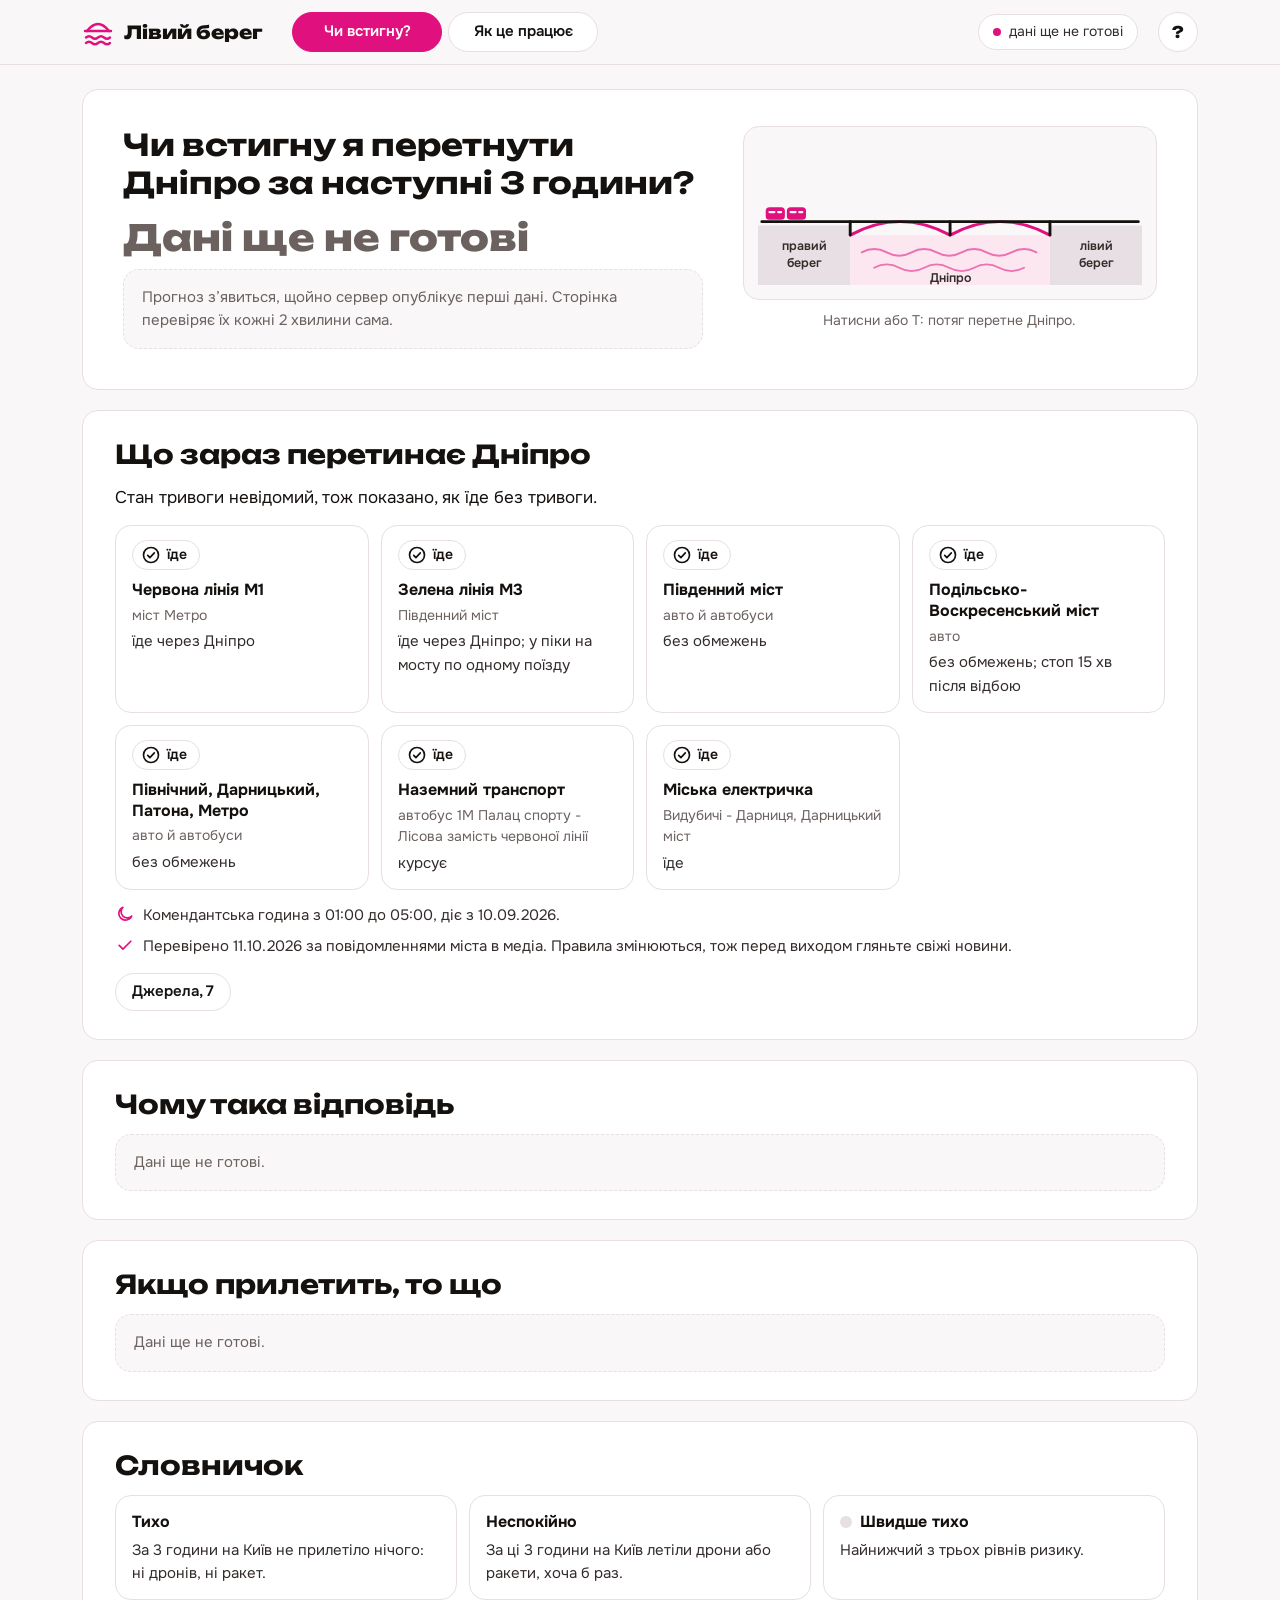
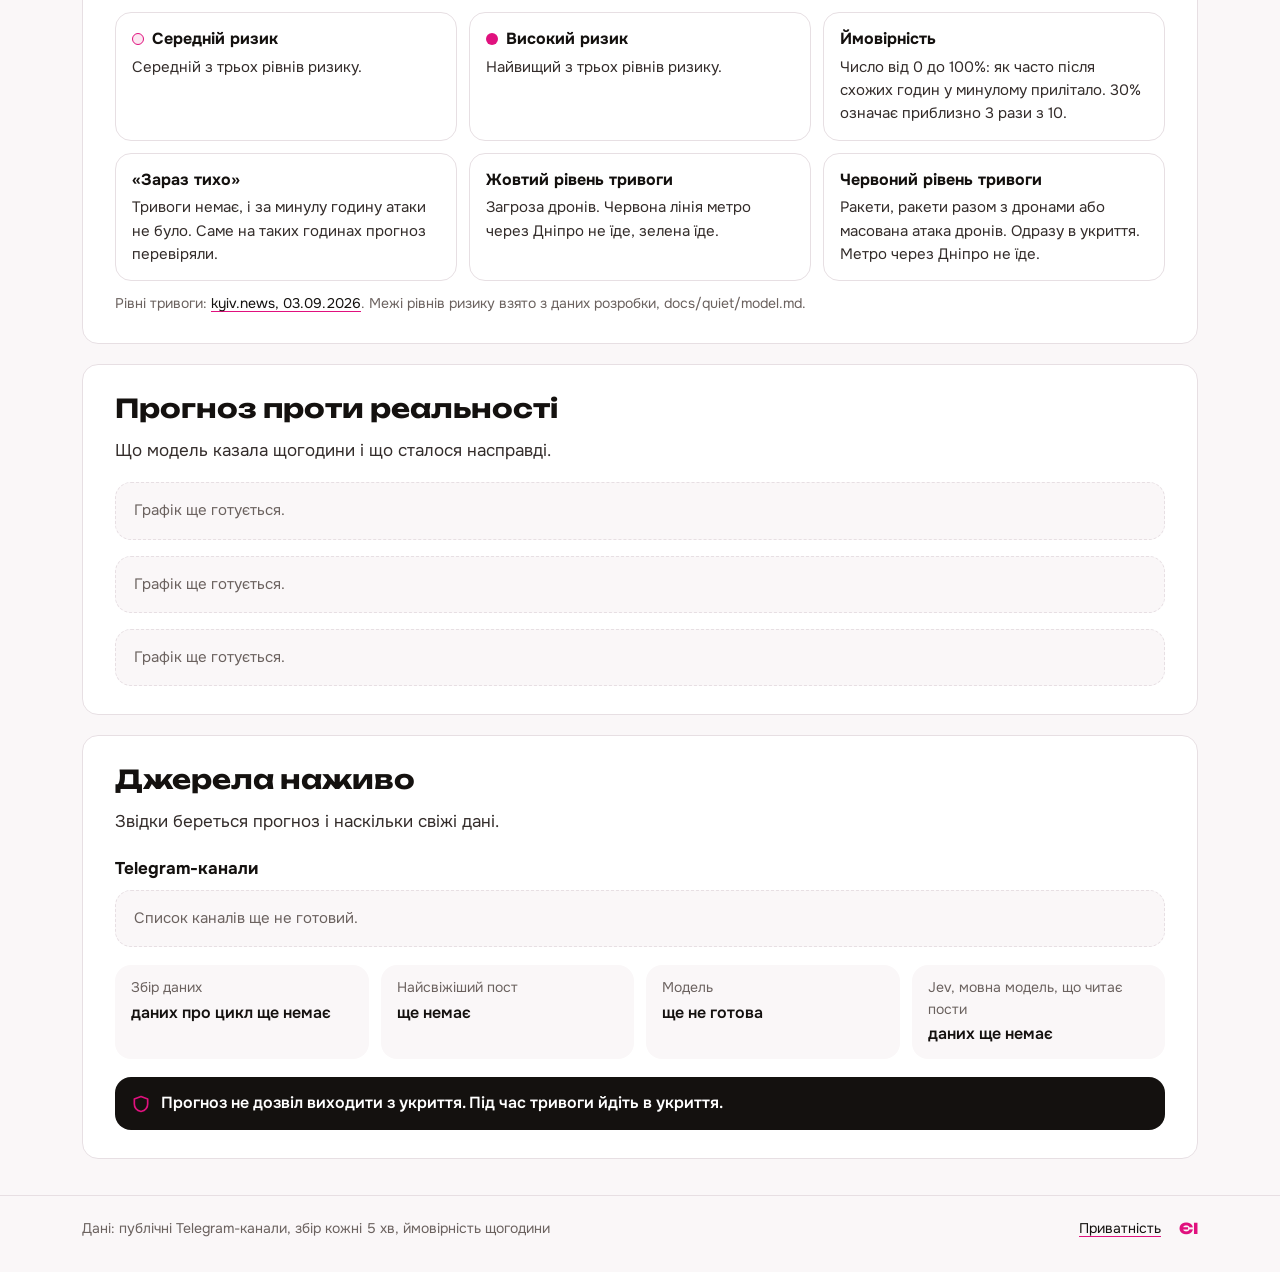
==== site/index.html @ 4c9b5cb8 "Add the site shell and the main tab: the answer, what crosses the Dnipro now, reasons, glossary, liv" ====
<!doctype html>
<html lang="uk">
<head>
<meta charset="utf-8">
<meta name="viewport" content="width=device-width, initial-scale=1">
<title>Лівий берег: чи встигну перетнути Дніпро</title>
<meta name="description" content="Чи встигну перетнути Дніпро в Києві за наступні 3 години: ймовірність, що прилетять дрони або ракети, що зараз їде через річку і чому така відповідь. Оновлюється щогодини.">
<link rel="icon" href="favicon.svg" type="image/svg+xml">
<link rel="preconnect" href="https://fonts.googleapis.com">
<link rel="preconnect" href="https://fonts.gstatic.com" crossorigin>
<link rel="stylesheet" href="assets/css/tokens.css">
<link rel="stylesheet" href="assets/css/site.css">
<link rel="stylesheet" href="assets/css/how.css">
<link rel="stylesheet" href="assets/css/charts.css">
<noscript><style>.hero-sk { display: none !important; } .is-loading .hero-text { display: block !important; }</style></noscript>
<script defer src="assets/vendor/d3.v7.9.0.min.js"></script>
<script type="module" src="assets/js/app.js"></script>
</head>
<body class="is-loading">
<header class="top">
  <div class="wrap top-in">
    <a class="logo" href="#/" aria-label="Лівий берег, на головну"><svg viewBox="0 0 32 32" aria-hidden="true" focusable="false"><path d="M5 15Q16 1 27 15"/><path d="M3 15h26"/><path d="M4 21.5q3-2.6 6 0t6 0 6 0 6 0"/><path d="M4 27q3-2.6 6 0t6 0 6 0 6 0"/></svg><span>Лівий берег</span></a>
    <nav class="tabs" aria-label="Вкладки">
      <a class="tab" data-tab="main" href="#/" aria-current="page">Чи встигну?</a>
      <a class="tab" data-tab="how" href="#/how">Як це працює</a>
    </nav>
    <button id="live" class="live" type="button" aria-label="Перейти до джерел">
      <span class="live-dot" aria-hidden="true"></span>
      <span class="ico" aria-hidden="true"><svg viewBox="0 0 24 24"><path d="M12 4l9 16H3z"/><path d="M12 10v4M12 17v.1"/></svg></span>
      <span class="live-text"><span id="live-word" class="live-word">оновлено </span><span id="live-ago">завантажую</span></span>
    </button>
    <button id="help-open" class="help-btn" type="button" aria-haspopup="dialog" aria-label="Гарячі клавіші">?</button>
  </div>
</header>

<main id="main" class="wrap app">
  <noscript><p class="calm">Для прогнозу потрібен JavaScript.</p></noscript>
  <div id="tab-main" class="tab-main">
    <section id="hero" class="block hero" tabindex="-1" aria-labelledby="hero-q" aria-busy="true">
      <!-- Until the first data: a skeleton in the place and about the size of the answer; the other blocks wait
           hidden (site.css, "Loading"), so nothing on screen moves when the answer lands. -->
      <div class="hero-sk" role="status">
        <span class="sk sk-q"></span>
        <span class="sk sk-q"></span>
        <span class="sk sk-q"></span>
        <p class="hero-window">Завантажую прогноз...</p>
        <span class="sk sk-answer"></span>
        <span class="sk sk-answer"></span>
        <span class="sk sk-tier"></span>
        <span class="sk sk-scale"></span>
        <span class="sk sk-line"></span>
        <span class="sk sk-line"></span>
        <span class="sk sk-line"></span>
      </div>
      <div class="hero-sk hero-sk-train" aria-hidden="true"><span class="sk sk-pic"></span><span class="sk sk-hint"></span><span class="sk sk-scale"></span></div>
      <div class="hero-text">
        <h1 id="hero-q" class="hero-q">Чи встигну я перетнути Дніпро за наступні 3 години?</h1>
        <div data-part="answer"></div>
      </div>
      <div class="hero-scale" data-part="scale"></div>
      <div class="hero-more" data-part="more"></div>
      <div class="hero-train">
        <button id="train" class="train" type="button" aria-label="Потяг через Дніпро: натисни, і він поїде, клавіша T" aria-describedby="train-hint">
          <svg class="train-svg" viewBox="0 0 400 150" aria-hidden="true" focusable="false">
            <path class="bank" d="M0 88h96v62H0z"/>
            <path class="bank" d="M304 88h96v62h-96z"/>
            <path class="river" d="M96 98h208v52H96z"/>
            <path class="wave" d="M108 116q13-7 26 0t26 0 26 0 26 0 26 0 26 0 26 0"/>
            <path class="wave" d="M121 132q13-7 26 0t26 0 26 0 26 0 26 0 26 0"/>
            <path class="arch" d="M96 98Q148 70 200 98M200 98Q252 70 304 98"/>
            <path class="pier" d="M96 84v14M200 84v14M304 84v14"/>
            <path class="deck" d="M4 84h392"/>
            <g id="train-car" class="train-car">
              <rect x="8" y="69" width="20" height="13" rx="4"/>
              <rect x="30" y="69" width="20" height="13" rx="4"/>
              <path class="win" d="M12 74h5M21 74h3M34 74h5M43 74h3"/>
            </g>
            <text x="48" y="114">правий</text><text x="48" y="131">берег</text>
            <text x="352" y="114">лівий</text><text x="352" y="131">берег</text>
            <text x="200" y="147">Дніпро</text>
          </svg>
        </button>
        <p id="train-tip" class="train-tip" role="tooltip" hidden></p>
        <p id="train-hint" class="train-hint" aria-live="polite">Натисни або T: потяг перетне Дніпро.</p>
      </div>
    </section>

    <section id="crossings" class="block" tabindex="-1" aria-labelledby="h-crossings">
      <h2 id="h-crossings">Що зараз перетинає Дніпро</h2>
      <div data-part="crossings"><p class="calm">Завантажую...</p></div>
    </section>

    <section id="reasons" class="block" tabindex="-1" aria-labelledby="h-reasons">
      <h2 id="h-reasons">Чому така відповідь</h2>
      <div data-part="reasons"><p class="calm">Завантажую...</p></div>
    </section>

    <section id="kind" class="block" tabindex="-1" aria-labelledby="h-kind">
      <h2 id="h-kind">Якщо прилетить, то що</h2>
      <div data-part="kind"><p class="calm">Завантажую...</p></div>
    </section>

    <section id="glossary" class="block" tabindex="-1" aria-labelledby="h-glossary">
      <h2 id="h-glossary">Словничок</h2>
      <div data-part="glossary"><p class="calm">Завантажую...</p></div>
    </section>

    <section id="charts" class="block" tabindex="-1" aria-labelledby="h-charts">
      <h2 id="h-charts">Прогноз проти реальності</h2>
      <p class="lead">Що модель казала щогодини і що сталося насправді.</p>
      <div data-chart="timeline"><p class="calm chart-wait">Графік ще готується.</p></div>
      <div data-chart="calibration"><p class="calm chart-wait">Графік ще готується.</p></div>
      <div data-chart="days"><p class="calm chart-wait">Графік ще готується.</p></div>
    </section>

    <section id="sources" class="block" tabindex="-1" aria-labelledby="h-sources">
      <h2 id="h-sources">Джерела наживо</h2>
      <div data-part="sources"><p class="calm">Завантажую...</p></div>
    </section>
  </div>

  <section id="tab-how" class="tab-how" hidden aria-label="Як це працює">
    <div id="how-root"></div>
  </section>
</main>

<footer class="foot">
  <div class="wrap foot-in">
    <p>Дані: публічні Telegram-канали, збір кожні 5 хв, ймовірність щогодини</p>
    <p class="foot-links"><a href="privacy.html">Приватність</a><a class="credit" href="https://isakov.fyi" aria-label="ЄІ, isakov.fyi">ЄІ</a></p>
  </div>
</footer>

<dialog id="help" class="help" aria-labelledby="help-title">
  <div class="help-in">
    <h2 id="help-title">Гарячі клавіші</h2>
    <dl class="keys">
      <div><dt><kbd>1</kbd></dt><dd>вкладка «Чи встигну?»</dd></div>
      <div><dt><kbd>2</kbd></dt><dd>вкладка «Як це працює»</dd></div>
      <div><dt><kbd>↑</kbd><kbd>↓</kbd></dt><dd>попередній або наступний розділ</dd></div>
      <div><dt><kbd>←</kbd><kbd>→</kbd></dt><dd>крок назад або вперед у «Як це працює»</dd></div>
      <div><dt><kbd>Пробіл</kbd></dt><dd>грати або пауза в «Як це працює»</dd></div>
      <div><dt><kbd>T</kbd></dt><dd>потяг через Дніпро</dd></div>
      <div><dt><kbd>R</kbd></dt><dd>перевірити свіжі дані</dd></div>
      <div><dt><kbd>?</kbd></dt><dd>ця підказка</dd></div>
      <div><dt><kbd>Esc</kbd></dt><dd>закрити підказку</dd></div>
      <div><dt><kbd>Tab</kbd></dt><dd>наступна кнопка чи посилання, з Shift назад</dd></div>
    </dl>
    <button id="help-close" class="btn" type="button">Закрити</button>
  </div>
</dialog>
<div id="toast" class="toast" role="status" aria-live="polite"></div>
</body>
</html>
---- site/assets/css/tokens.css ----
/* Taken from mindset.mylovanov.media and ba26.mylovanov.media */
@import url('https://fonts.googleapis.com/css2?family=Onest:wght@400;500;600;700;800&family=Unbounded:wght@700;800&display=swap');

:root {
  --pink: #E0117E;
  --pink-soft: #FCE7F1;
  --ink: #14110F;
  --body: #332C2A;
  --soft: #6B625F;
  --line: #E7DFE3;
  --paper: #FAF7F8;
  --card: #FFFFFF;

  --font: 'Onest', system-ui, -apple-system, 'Segoe UI', Roboto, sans-serif;
  --font-display: 'Unbounded', sans-serif;

  --r-pill: 999px;
  --r-card: 16px;
  --r-small: 8px;

  --shadow-pink: 0 2px 10px rgba(224, 17, 126, .45);
  --focus-ring: 0 0 0 4px rgba(224, 17, 126, .28);
  --ease: cubic-bezier(.22, .75, .28, 1);
}
---- site/assets/css/site.css ----
/* The shell of livii-bereh.isakov.fyi (header, tabs, footer, help dialog, toast, privacy page) and tab 1
   "Чи встигну?". Colors, fonts, radii, shadows and easing only from tokens.css. */

*, *::before, *::after { box-sizing: border-box; }
[hidden] { display: none !important; }

html { -webkit-text-size-adjust: 100%; }

body {
  margin: 0;
  min-height: 100vh;
  display: flex;
  flex-direction: column;
  background: var(--paper);
  color: var(--body);
  font: 400 16px/1.55 var(--font);
}

main { flex: 1 0 auto; }
h1, h2, h3, p, dl, dd { margin: 0; }
button { font: inherit; color: inherit; }
a { color: var(--ink); text-decoration-color: var(--pink); text-underline-offset: 3px; }
a:hover { color: var(--pink); }
:focus-visible { outline: none; box-shadow: var(--focus-ring); }
a:focus-visible { border-radius: var(--r-small); }

.wrap { width: 100%; max-width: 1180px; margin: 0 auto; padding-left: 32px; padding-right: 32px; }

.ico { display: inline-flex; flex: none; width: 20px; height: 20px; }
.ico svg { width: 100%; height: 100%; fill: none; stroke: currentColor; stroke-width: 2; stroke-linecap: round; stroke-linejoin: round; }

/* Header */

.top { position: sticky; top: 0; z-index: 10; background: var(--paper); border-bottom: 1px solid var(--line); }

.top-in {
  display: grid;
  grid-template-columns: auto auto minmax(0, 1fr) auto;
  grid-template-areas: "logo tabs live help";
  align-items: center;
  gap: 10px 20px;
  padding-top: 12px;
  padding-bottom: 12px;
}

.top-simple { display: flex; justify-content: space-between; }

.logo {
  grid-area: logo;
  display: inline-flex;
  align-items: center;
  gap: 10px;
  color: var(--ink);
  font: 800 18px/1 var(--font-display);
  text-decoration: none;
  white-space: nowrap;
}
.logo:hover { color: var(--ink); }
.logo svg { width: 32px; height: 32px; fill: none; stroke: var(--pink); stroke-width: 2.4; stroke-linecap: round; stroke-linejoin: round; transition: transform 300ms var(--ease); }
.logo:hover svg { transform: translateY(-2px); }

.tabs { grid-area: tabs; display: flex; gap: 6px; }

.tab {
  display: inline-flex;
  align-items: center;
  justify-content: center;
  min-height: 40px;
  padding: 0 16px;
  border: 1px solid var(--line);
  border-radius: var(--r-pill);
  background: var(--card);
  color: var(--ink);
  font-size: 15px;
  font-weight: 600;
  text-decoration: none;
  white-space: nowrap;
}
.tab:hover { color: var(--ink); border-color: var(--pink); }
.tab:focus-visible { border-radius: var(--r-pill); }
.tab[aria-current="page"] { background: var(--pink); border-color: var(--pink); color: var(--card); }

.live {
  grid-area: live;
  justify-self: end;
  min-width: 0;
  max-width: 100%;
  display: inline-flex;
  align-items: center;
  gap: 8px;
  min-height: 36px;
  padding: 0 14px;
  border: 1px solid var(--line);
  border-radius: var(--r-pill);
  background: var(--card);
  color: var(--body);
  font-size: 14px;
  cursor: pointer;
}
.live:hover { border-color: var(--pink); }
.live-dot { flex: none; width: 8px; height: 8px; border-radius: var(--r-pill); background: var(--pink); }
.live-text { min-width: 0; overflow: hidden; text-overflow: ellipsis; white-space: nowrap; }
.live .ico { display: none; width: 18px; height: 18px; }
.live.is-stale { background: var(--pink); border-color: var(--pink); color: var(--card); font-weight: 600; }
.live.is-stale .live-dot { display: none; }
.live.is-stale .ico { display: inline-flex; }

.help-btn {
  grid-area: help;
  display: grid;
  place-items: center;
  width: 40px;
  height: 40px;
  padding: 0;
  border: 1px solid var(--line);
  border-radius: var(--r-pill);
  background: var(--card);
  color: var(--ink);
  font: 800 16px/1 var(--font-display);
  cursor: pointer;
}
.help-btn:hover { border-color: var(--pink); color: var(--pink); }

/* Blocks of tab 1 */

.tab-main { display: grid; gap: 20px; padding-top: 24px; }
.tab-how { padding-top: 28px; }

.block {
  position: relative;
  min-width: 0;
  padding: 28px 32px;
  background: var(--card);
  border: 1px solid var(--line);
  border-radius: var(--r-card);
  scroll-margin-top: 92px;
}
.block:focus { outline: none; }
.block > h2 { margin-bottom: 14px; font: 700 clamp(20px, 2.2vw, 26px)/1.2 var(--font-display); color: var(--ink); }

.lead { max-width: 72ch; margin-bottom: 18px; font-size: 17px; }
.sub { margin: 22px 0 10px; font: 700 17px/1.3 var(--font); color: var(--ink); }
.src { font-size: 14px; color: var(--soft); }
p.src { margin-top: 12px; }
.calm { padding: 16px 18px; border: 1px dashed var(--line); border-radius: var(--r-card); background: var(--paper); color: var(--soft); font-size: 15px; }
.note { margin-top: 16px; padding: 12px 16px; border-left: 4px solid var(--pink); border-radius: var(--r-small); background: var(--paper); font-size: 15px; }
.note b { color: var(--ink); }

/* a) hero */

/* Wide screen: the words on the left; on the right the train and under it the probability scale, centered in the
   height left beside the answer and the lines below it, so neither column stays half empty. Phone: one column in
   reading order. */
.hero { display: grid; grid-template-columns: minmax(0, 1.4fr) minmax(0, 1fr); grid-template-areas: "text train" "text scale" "more scale"; gap: 0 40px; align-items: start; padding: 36px 40px; }
.hero-text { grid-area: text; min-width: 0; }
.hero-scale { grid-area: scale; align-self: center; min-width: 0; }
.hero-more { grid-area: more; min-width: 0; }
.hero-q { max-width: 26ch; font: 700 clamp(22px, 2.5vw, 30px)/1.25 var(--font-display); color: var(--ink); }
.hero-window { margin-top: 10px; font-size: 16px; color: var(--soft); }

.answer { margin: 18px 0 12px; font: 800 clamp(34px, 4.4vw, 56px)/1.05 var(--font-display); color: var(--ink); animation: rise 360ms var(--ease) both; }
.answer-wait { font-size: clamp(26px, 3.2vw, 36px); color: var(--soft); }

.tier { display: inline-flex; align-items: center; min-height: 32px; padding: 0 14px; border-radius: var(--r-pill); font-size: 15px; font-weight: 600; }
.tier-low { border: 1px solid var(--line); background: var(--card); color: var(--ink); }
.tier-medium { background: var(--pink-soft); color: var(--ink); }
.tier-high { background: var(--pink); color: var(--card); }

.p-line { margin-top: 10px; font-size: 17px; }
.p-line b { font: 800 22px/1 var(--font-display); color: var(--ink); }
.honest { max-width: 62ch; margin-top: 10px; font-size: 16px; }

.banner { display: flex; align-items: flex-start; gap: 12px; margin-top: 14px; padding: 12px 16px; border-radius: var(--r-card); }
.banner .ico { width: 24px; height: 24px; margin-top: 1px; }
.banner-title { font-weight: 700; }
.banner-text { font-size: 15px; }
.banner-alert { background: var(--pink); color: var(--card); }
.banner-stale { border: 1px solid var(--pink); background: var(--pink-soft); color: var(--ink); }

.scale { max-width: 560px; margin-top: 22px; }
.scale-row { position: relative; height: 24px; }
.scale-bottom { margin-top: 8px; font-size: 13px; color: var(--soft); }
.scale-bar { position: relative; display: flex; height: 14px; }
.zone { height: 100%; }
.zone-low { background: var(--line); border-radius: var(--r-pill) 0 0 var(--r-pill); }
.zone-mid { background: var(--pink-soft); }
.zone-high { flex: 1; background: var(--pink); border-radius: 0 var(--r-pill) var(--r-pill) 0; }
.scale-tick { position: absolute; top: -5px; bottom: -5px; width: 2px; margin-left: -1px; border-radius: var(--r-pill); background: var(--ink); }
.scale-dot { position: absolute; top: 50%; width: 22px; height: 22px; margin: -11px 0 0 -11px; border: 3px solid var(--card); border-radius: var(--r-pill); background: var(--ink); box-shadow: var(--shadow-pink); animation: pop 320ms var(--ease) 120ms both; }
.scale-p { position: absolute; bottom: 2px; font: 800 15px/1 var(--font-display); color: var(--ink); white-space: nowrap; }
.scale-p.align-mid { transform: translateX(-50%); }
.scale-p.align-end { transform: translateX(-100%); }
.scale-num, .scale-end { position: absolute; top: 0; white-space: nowrap; }
.scale-num.to-left { transform: translateX(calc(-100% - 4px)); }
.scale-num.to-right { transform: translateX(4px); }
.scale-end { left: 0; }
.scale-end.end-right { left: auto; right: 0; }
.scale-legend { display: flex; flex-wrap: wrap; gap: 6px 16px; margin: 10px 0 0; padding: 0; list-style: none; font-size: 14px; }
.scale-legend li { display: inline-flex; align-items: center; gap: 6px; }

.sw { display: inline-block; flex: none; width: 12px; height: 12px; border-radius: var(--r-pill); }
.sw-low { background: var(--line); }
.sw-mid { border: 1px solid var(--pink); background: var(--pink-soft); }
.sw-high, .sw-m { background: var(--pink); }
.sw-d { border: 2px solid var(--ink); background: var(--card); }

.hero-train { grid-area: train; position: relative; display: grid; justify-items: center; gap: 10px; }
.train-tip { position: absolute; top: 10px; left: 50%; z-index: 3; width: max-content; max-width: calc(100% - 24px); padding: 8px 12px; border-radius: var(--r-small); background: var(--ink); color: var(--card); font-size: 14px; line-height: 1.35; text-align: center; transform: translateX(-50%); box-shadow: var(--shadow-pink); pointer-events: none; animation: fade 200ms var(--ease) both; }
.train { display: block; width: 100%; max-width: 440px; padding: 14px; border: 1px solid var(--line); border-radius: var(--r-card); background: var(--paper); cursor: pointer; transition: transform 240ms var(--ease); }
.train:hover { border-color: var(--pink); }
.train:active { transform: scale(.98); }
.train:focus-visible { border-radius: var(--r-card); }
.train-svg { display: block; width: 100%; height: auto; }
.train-svg .bank { fill: var(--line); }
.train-svg .river { fill: var(--pink-soft); }
.train-svg .wave { fill: none; stroke: var(--pink); stroke-width: 2; stroke-linecap: round; opacity: .55; }
.train-svg .arch { fill: none; stroke: var(--pink); stroke-width: 3; stroke-linecap: round; }
.train-svg .pier, .train-svg .deck { fill: none; stroke: var(--ink); stroke-width: 3; stroke-linecap: round; }
.train-svg .train-car rect { fill: var(--pink); }
.train-svg .win { fill: none; stroke: var(--card); stroke-width: 2.4; stroke-linecap: round; }
.train-svg text { font: 600 13px var(--font); fill: var(--body); text-anchor: middle; }
.train-hint { max-width: 40ch; min-height: 3.1em; font-size: 14px; color: var(--soft); text-align: center; }

/* Loading. Until the first data (and the web fonts) only a skeleton of the hero shows, in the place and about the
   size of the answer. The other blocks, the hero content and the live pill wait with display none, so they count as
   new when they show, not as moved; the footer stays below the fold. When the answer lands nothing on screen moves. */
.app { min-height: 100vh; }
.is-loading .tab-main > section:not(#hero), .is-loading .hero-text, .is-loading .hero-scale, .is-loading .hero-more, .is-loading .hero-train, .is-loading .live { display: none; }
.hero-sk { display: none; min-width: 0; }
.is-loading .hero-sk { display: block; }
.hero-sk .hero-window { margin-top: 14px; }
.sk { display: block; border-radius: var(--r-small); background: var(--line); opacity: .6; }
.sk-q { width: min(100%, 540px); height: clamp(22px, 2.5vw, 30px); }
.sk-q + .sk-q { width: min(72%, 380px); margin-top: 8px; }
.sk-q + .sk-q + .sk-q { display: none; width: 45%; }
.sk-answer { width: min(88%, 470px); height: clamp(34px, 4.4vw, 56px); margin-top: 18px; border-radius: var(--r-card); }
.sk-answer + .sk-answer { width: min(55%, 300px); margin: 8px 0 12px; }
.sk-tier { width: 136px; height: 32px; border-radius: var(--r-pill); }
.sk-scale { max-width: 560px; height: 14px; margin: 46px 0 76px; border-radius: var(--r-pill); }
.sk-line { width: min(100%, 440px); height: 18px; margin-top: 14px; }
.sk-line + .sk-line { width: min(92%, 520px); }
.sk-line + .sk-line + .sk-line { width: min(60%, 300px); }
.hero-sk-train .sk-pic { width: 100%; max-width: 440px; margin: 0 auto; aspect-ratio: 428 / 178; border-radius: var(--r-card); }
.hero-sk-train .sk-hint { width: min(70%, 260px); height: 14px; margin: 14px auto 0; }
.hero-sk-train .sk-scale { margin: 72px 0 0; } /* wide screen: the scale waits under the train, as it will land */
@media (min-width: 901px) { .hero-sk:not(.hero-sk-train) > .sk-scale { display: none; } }

/* b) crossings */

.cross-state { margin-bottom: 14px; font-size: 17px; color: var(--ink); }
.crosses { display: grid; grid-template-columns: repeat(auto-fill, minmax(min(250px, 100%), 1fr)); gap: 12px; margin: 0; padding: 0; list-style: none; }
.cross { display: grid; align-content: start; gap: 4px; padding: 14px 16px; border: 1px solid var(--line); border-radius: var(--r-card); background: var(--card); }
.cross-status { display: inline-flex; align-items: center; justify-self: start; gap: 6px; min-height: 30px; margin-bottom: 6px; padding: 0 12px 0 8px; border-radius: var(--r-pill); font-size: 14px; font-weight: 600; }
.cross-open .cross-status { border: 1px solid var(--line); color: var(--ink); }
.cross-limited .cross-status { background: var(--pink-soft); color: var(--ink); }
.cross-closed .cross-status { background: var(--pink); color: var(--card); }
.cross-unknown .cross-status { border: 1px dashed var(--soft); background: var(--paper); color: var(--body); }
.cross-name { font: 700 16px/1.3 var(--font); color: var(--ink); }
.cross-via { font-size: 14px; color: var(--soft); }
.cross-note { font-size: 15px; }
.cross-meta { display: flex; align-items: flex-start; gap: 8px; margin-top: 14px; font-size: 15px; }
.cross-meta + .cross-meta { margin-top: 8px; }
.cross-meta .ico { color: var(--pink); }

.sources { margin-top: 14px; }
.sources summary { display: inline-flex; align-items: center; min-height: 38px; padding: 0 16px; border: 1px solid var(--line); border-radius: var(--r-pill); color: var(--ink); font-size: 15px; font-weight: 600; cursor: pointer; list-style: none; }
.sources summary::-webkit-details-marker { display: none; }
.sources summary:hover { border-color: var(--pink); }
.sources summary:focus-visible { border-radius: var(--r-pill); }
.sources ul { display: grid; gap: 6px; margin: 12px 0 0; padding-left: 20px; font-size: 15px; }

/* c) reasons */

[data-part="reasons"] { position: relative; }
.reason-axis { display: flex; justify-content: space-between; margin: 0 76px 6px 12px; font-size: 13px; color: var(--soft); }
.reasons { display: grid; gap: 6px; margin: 0; padding: 0; list-style: none; }
.reason { padding: 10px 12px; border-radius: var(--r-small); cursor: default; }
.reason:hover, .reason:focus-visible { background: var(--paper); }
.reason-text { display: flex; justify-content: space-between; gap: 12px; color: var(--ink); }
.reason-val { white-space: nowrap; }
.reason-bar { display: grid; grid-template-columns: minmax(0, 1fr) 56px; align-items: center; gap: 8px; margin-top: 6px; }
.reason-track { position: relative; display: block; height: 14px; border: 1px solid var(--line); border-radius: var(--r-pill); background: var(--card); }
.reason-track::after { content: ""; position: absolute; top: -5px; bottom: -5px; left: 50%; width: 2px; margin-left: -1px; background: var(--soft); }
.reason-fill { position: absolute; top: 0; bottom: 0; border-radius: var(--r-pill); animation: grow 380ms var(--ease) both; }
.reason-fill.up { background: var(--pink); transform-origin: left center; }
.reason-fill.down { background: var(--soft); transform-origin: right center; }
.reason-w { font: 700 15px/1 var(--font-display); color: var(--ink); text-align: right; }
.tip { position: absolute; left: 12px; right: 12px; z-index: 2; padding: 10px 12px; border-radius: var(--r-small); background: var(--ink); color: var(--card); font-size: 14px; box-shadow: var(--shadow-pink); pointer-events: none; animation: fade 200ms var(--ease) both; }

.card-foot { display: flex; justify-content: space-between; align-items: center; gap: 12px; margin-top: 18px; padding-top: 12px; border-top: 1px solid var(--line); font-size: 14px; }

/* d) kind */

.kind-grid { display: grid; grid-template-columns: auto auto minmax(0, 1fr); align-items: center; gap: 20px 32px; }
.fig-num { font: 800 clamp(30px, 4vw, 44px)/1 var(--font-display); color: var(--ink); }
.fig-label { display: flex; align-items: center; gap: 6px; margin-top: 6px; font-size: 15px; }
.kind-cells { display: grid; grid-template-columns: repeat(10, minmax(0, 28px)); gap: 6px; }
.cell { aspect-ratio: 1; border-radius: var(--r-small); animation: pop 300ms var(--ease) both; }
.cell-m { background: var(--pink); }
.cell-d { border: 2px solid var(--ink); background: var(--card); }
.kind-cap { margin-top: 12px; font-size: 15px; }

/* e) glossary */

.gloss { display: grid; grid-template-columns: repeat(auto-fill, minmax(min(280px, 100%), 1fr)); gap: 12px; }
.gloss div { padding: 14px 16px; border: 1px solid var(--line); border-radius: var(--r-card); }
.gloss dt { display: flex; align-items: center; gap: 8px; margin-bottom: 4px; font-weight: 700; color: var(--ink); }
.gloss dd { font-size: 15px; }

/* f) charts slot (charts.js draws inside) */

#charts [data-chart] + [data-chart] { margin-top: 16px; }

/* g) sources */

.chans { display: grid; grid-template-columns: repeat(auto-fill, minmax(min(230px, 100%), 1fr)); gap: 8px; margin: 0; padding: 0; list-style: none; }
.chan { display: grid; gap: 2px; min-width: 0; padding: 10px 14px; border: 1px solid var(--line); border-radius: var(--r-card); }
.chan-name { overflow: hidden; color: var(--ink); font-weight: 700; text-overflow: ellipsis; white-space: nowrap; }
.chan-ago, .chan-n { font-size: 14px; color: var(--soft); }
.chan.is-old { background: var(--paper); }
.facts { display: grid; grid-template-columns: repeat(auto-fill, minmax(min(240px, 100%), 1fr)); gap: 12px; margin-top: 18px; }
.facts div { padding: 12px 16px; border-radius: var(--r-card); background: var(--paper); }
.facts dt { font-size: 14px; color: var(--soft); }
.facts dd { margin-top: 2px; color: var(--ink); font-weight: 600; }
.safety { display: flex; align-items: center; gap: 10px; margin-top: 18px; padding: 14px 16px; border-radius: var(--r-card); background: var(--ink); color: var(--card); font-weight: 600; }
.safety .ico { color: var(--pink); }

/* Footer */

.foot { margin-top: 36px; border-top: 1px solid var(--line); }
.foot-in { display: flex; flex-wrap: wrap; align-items: center; justify-content: space-between; gap: 10px 24px; padding-top: 22px; padding-bottom: 32px; font-size: 14px; color: var(--soft); }
.foot-links { display: flex; align-items: center; gap: 18px; }
.credit { color: var(--pink); font: 800 15px/1 var(--font-display); text-decoration: none; }
.credit:hover { color: var(--ink); }

/* Help dialog and toast */

.help { width: min(520px, calc(100vw - 32px)); max-height: calc(100vh - 32px); padding: 0; border: 0; border-radius: var(--r-card); background: var(--card); color: var(--body); box-shadow: var(--shadow-pink); }
.help[open] { animation: rise 260ms var(--ease) both; }
.help::backdrop { background: var(--ink); opacity: .45; }
.help-in { padding: 24px; }
.help h2 { margin-bottom: 14px; font: 700 22px/1.2 var(--font-display); color: var(--ink); }
.keys { display: grid; gap: 8px; margin-bottom: 20px; }
.keys div { display: grid; grid-template-columns: 128px minmax(0, 1fr); align-items: center; gap: 12px; }
.keys dt { display: flex; flex-wrap: wrap; gap: 4px; }
.keys dd { font-size: 15px; }
kbd { display: inline-flex; align-items: center; justify-content: center; min-width: 30px; height: 30px; padding: 0 8px; border: 1px solid var(--line); border-bottom-width: 2px; border-radius: var(--r-small); background: var(--paper); color: var(--ink); font: 600 14px/1 var(--font); }
.btn { display: inline-flex; align-items: center; justify-content: center; min-height: 42px; padding: 0 22px; border: 1px solid var(--pink); border-radius: var(--r-pill); background: var(--pink); color: var(--card); font-weight: 600; cursor: pointer; }
.btn:hover { box-shadow: var(--shadow-pink); }
.btn:focus-visible { box-shadow: var(--focus-ring); }

.toast { position: fixed; left: 50%; bottom: 24px; z-index: 20; max-width: calc(100vw - 32px); padding: 10px 18px; border-radius: var(--r-pill); background: var(--ink); color: var(--card); font-size: 15px; opacity: 0; transform: translate(-50%, 8px); transition: opacity 260ms var(--ease), transform 260ms var(--ease); pointer-events: none; }
.toast.on { opacity: 1; transform: translate(-50%, 0); }

/* Privacy page */

.doc { max-width: 760px; margin: 28px auto 0; }
.doc h1 { margin-bottom: 12px; font: 700 clamp(26px, 3vw, 34px)/1.2 var(--font-display); color: var(--ink); }
.doc h2 { margin: 24px 0 8px; font: 700 19px/1.3 var(--font-display); color: var(--ink); }
.doc ul { display: grid; gap: 6px; margin: 0; padding-left: 22px; }
.doc p + p { margin-top: 10px; }

/* Phone */

@media (min-width: 761px) {
  /* The logo and the tabs keep one width when the web fonts swap in, so the header never shifts. */
  .logo { min-width: 190px; }
  .tab { min-width: 150px; }
}

@media (max-width: 900px) {
  .hero { grid-template-columns: minmax(0, 1fr); grid-template-areas: "text" "scale" "more" "train"; padding: 28px 24px; }
  .hero-train { margin-top: 28px; }
  .is-loading .hero-sk-train { display: none; } /* one column: the train comes below the text, under the fold */
}

@media (max-width: 760px) {
  .wrap { padding-left: 16px; padding-right: 16px; }
  .top-in { grid-template-columns: auto minmax(0, 1fr) auto; grid-template-areas: "logo live help" "tabs tabs tabs"; gap: 10px 8px; padding-top: 10px; padding-bottom: 10px; }
  .logo { gap: 8px; font-size: 15px; }
  .logo svg { width: 26px; height: 26px; }
  .tabs { display: grid; grid-template-columns: 1fr 1fr; }
  .tab { padding: 0 10px; }
  .live { padding: 0 10px; font-size: 13px; }
  .live-word { display: none; }
  .tab-main { gap: 14px; padding-top: 16px; }
  .block { padding: 22px 16px; scroll-margin-top: 124px; }
  .hero { padding: 24px 16px; }
  .sk-q + .sk-q + .sk-q { display: block; }
  .sk-scale { margin-bottom: 110px; }
  .kind-grid { grid-template-columns: 1fr 1fr; }
  .kind-cells { grid-column: 1 / -1; }
  .reason-axis { margin-right: 76px; }
  .keys div { grid-template-columns: 104px minmax(0, 1fr); }
}

@keyframes rise { from { opacity: 0; transform: translateY(8px); } }
@keyframes pop { from { opacity: 0; transform: scale(.6); } }
@keyframes grow { from { transform: scaleX(0); } }
@keyframes fade { from { opacity: 0; } }

@media (prefers-reduced-motion: reduce) {
  *, *::before, *::after { animation: none !important; transition: none !important; scroll-behavior: auto !important; }
}
---- site/assets/css/how.css ----
/* The methodology deck (assets/js/how.js). Tokens only from tokens.css. */

.how {
  display: grid;
  grid-template-columns: minmax(280px, 400px) minmax(0, 1fr);
  gap: 32px;
  align-items: start;
}

.how-kicker {
  margin: 0 0 8px;
  color: var(--pink);
  font-weight: 600;
  font-size: 14px;
  letter-spacing: .02em;
}

.how-title {
  margin: 0 0 12px;
  font-family: var(--font-display);
  font-size: clamp(22px, 2.6vw, 32px);
  line-height: 1.15;
  color: var(--ink);
}

.how-lead {
  margin: 0 0 16px;
  font-size: 18px;
  line-height: 1.45;
  color: var(--body);
}

.how-note {
  font-size: 16px;
  line-height: 1.55;
  color: var(--body);
  min-height: 96px;
}

.how-note p { margin: 0 0 10px; }
.how-note b, .how-note strong { color: var(--ink); }
.how-note .num { font-family: var(--font-display); color: var(--pink); }

.how-prompts { display: grid; gap: 12px; margin-top: 12px; }

.prompt {
  margin: 0;
  border: 1px solid var(--line);
  border-left: 4px solid var(--pink);
  border-radius: var(--r-small);
  background: var(--card);
  overflow: hidden;
}

.prompt figcaption {
  display: flex;
  flex-wrap: wrap;
  justify-content: space-between;
  gap: 4px 12px;
  padding: 8px 12px;
  background: var(--pink-soft);
  font-size: 13px;
}

.prompt-title { font-weight: 600; color: var(--ink); }
.prompt-source { color: var(--soft); overflow-wrap: anywhere; }

.prompt pre {
  margin: 0;
  padding: 10px 12px;
  max-height: 220px;
  overflow: auto;
  font: 13px/1.5 ui-monospace, SFMono-Regular, Menlo, Consolas, monospace;
  color: var(--body);
  white-space: pre-wrap;
  overflow-wrap: anywhere;
}

.how-side { position: sticky; top: 88px; display: grid; gap: 12px; min-width: 0; }

.how-stage {
  position: relative;
  aspect-ratio: 16 / 10;
  background: var(--card);
  border: 1px solid var(--line);
  border-radius: var(--r-card);
  overflow: hidden;
  touch-action: pan-y;
}

.how-svg { display: block; width: 100%; height: 100%; font-family: var(--font); }

.how-frame { position: relative; }

/* A hover hint over the stage: where we are and how to move on. */
.how-cap {
  position: absolute;
  left: 12px;
  bottom: 12px;
  margin: 0;
  padding: 4px 12px;
  border-radius: var(--r-pill);
  background: var(--ink);
  color: var(--card);
  font-size: 13px;
  pointer-events: none;
  opacity: 0;
  transform: translateY(4px);
  transition: transform 200ms var(--ease), opacity 200ms var(--ease);
}

.how-frame:hover .how-cap, .how-frame:focus-within .how-cap { opacity: 1; transform: none; }

.how-empty {
  position: absolute;
  inset: 0;
  display: grid;
  place-items: center;
  margin: 0;
  font-family: var(--font-display);
  color: var(--soft);
}

.how-nav {
  display: flex;
  align-items: center;
  gap: 10px;
  flex-wrap: wrap;
}

.how-dots { display: flex; gap: 6px; flex: 1 1 auto; flex-wrap: wrap; align-items: center; }

.how-dot {
  width: 10px;
  height: 10px;
  padding: 0;
  border: 0;
  border-radius: var(--r-pill);
  background: var(--line);
  cursor: pointer;
  transition: transform 240ms var(--ease), opacity 240ms var(--ease);
}

.how-dot:hover { transform: scale(1.3); }
.how-dot[aria-current="step"] { background: var(--pink); transform: scale(1.35); }
.how-dot:focus-visible, .how-nav .pill:focus-visible { outline: none; box-shadow: var(--focus-ring); }

.how-step { font-size: 14px; color: var(--soft); min-width: 44px; text-align: center; }

.how-nav .pill {
  display: inline-flex;
  align-items: center;
  gap: 6px;
  min-height: 40px;
  padding: 0 14px;
  border: 1px solid var(--line);
  border-radius: var(--r-pill);
  background: var(--card);
  color: var(--ink);
  font: 500 15px var(--font);
  cursor: pointer;
}

.how-nav .pill:hover { border-color: var(--pink); }
.how-nav .pill:disabled { opacity: .4; cursor: default; }
.how-nav .pill svg { width: 18px; height: 18px; fill: none; stroke: currentColor; stroke-width: 2; stroke-linecap: round; stroke-linejoin: round; }
.how-nav .how-play svg path { fill: currentColor; }
.how-nav .how-arrow { padding: 0 12px; }

@media (max-width: 760px) {
  .how { grid-template-columns: minmax(0, 1fr); gap: 16px; }
  .how-side { position: static; order: -1; }
  .how-dots { gap: 5px; }
  .how-step { display: none; }
  .how-play span { display: none; }
}

@media (prefers-reduced-motion: reduce) {
  .how-dot, .how-cap { transition: none; }
}
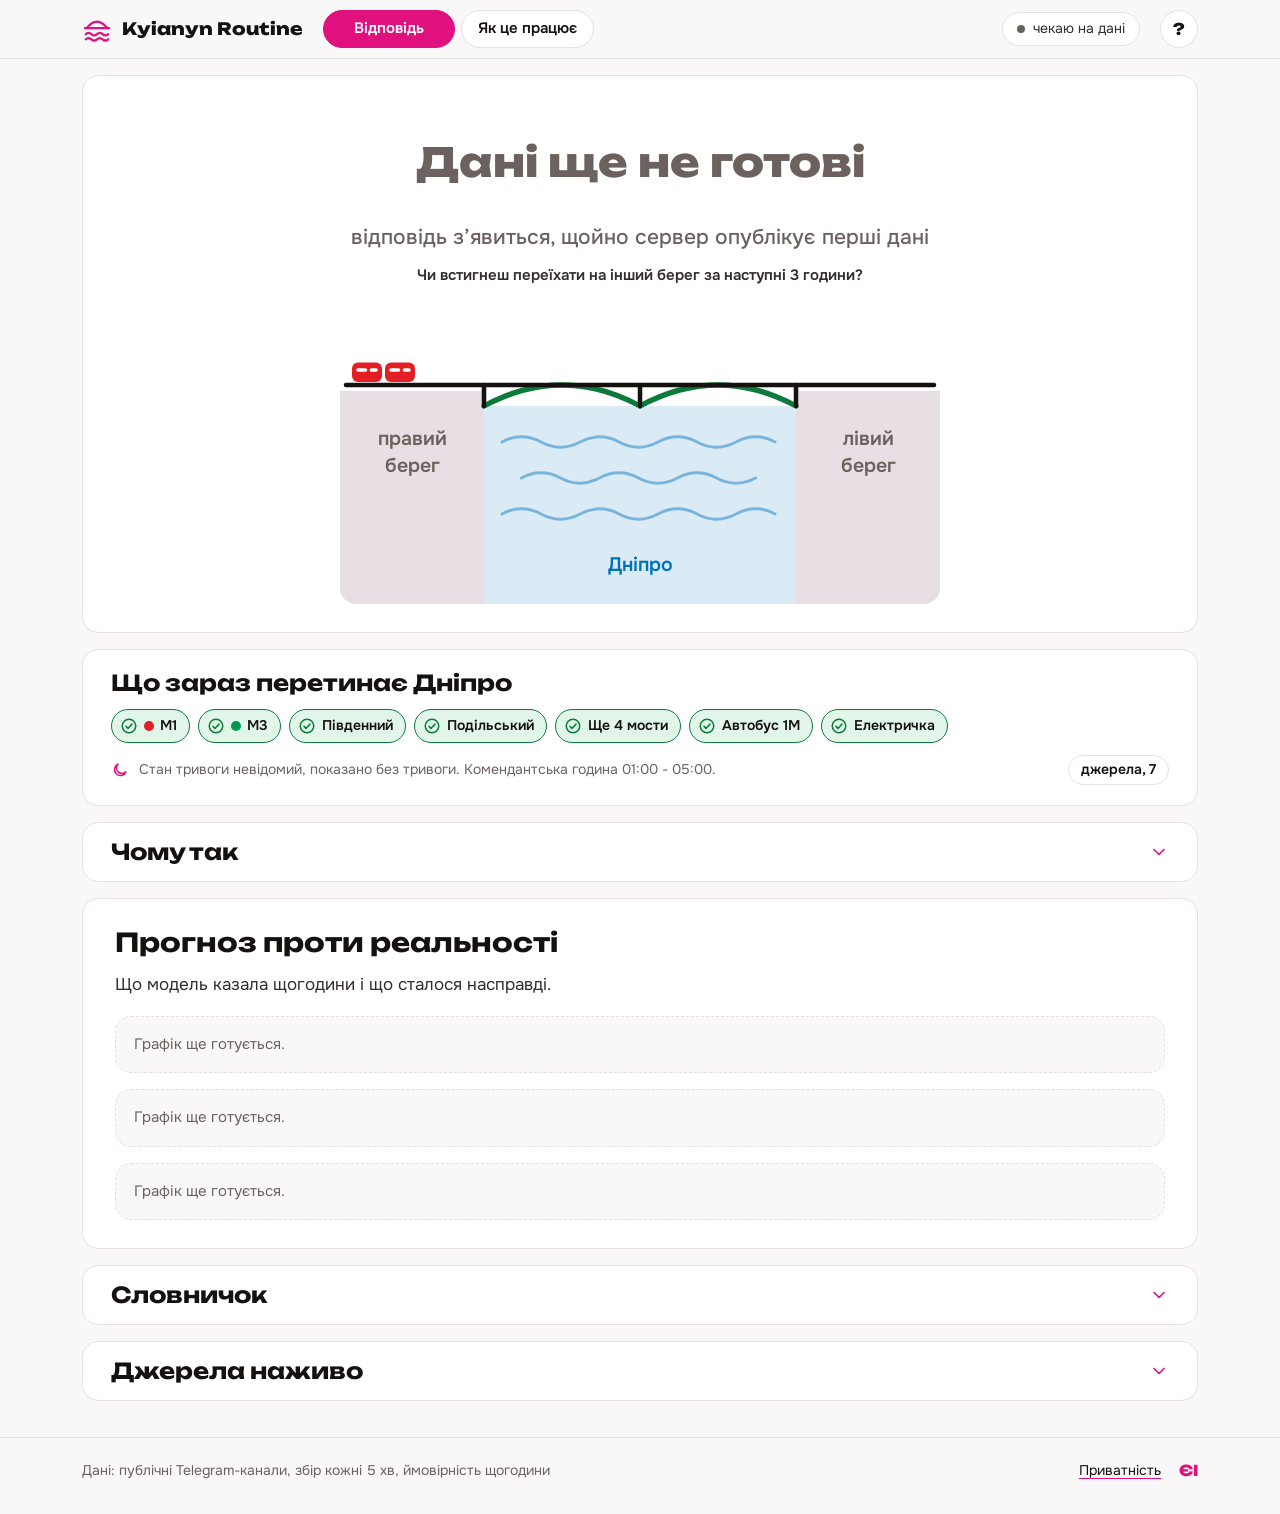
==== commit 4599d810: "Make the main tab answer first and minimal: a huge yes, risky or no in green, amber or red, the ques" ====
--- a/site/index.html
+++ b/site/index.html
@@ -3,8 +3,14 @@
 <head>
 <meta charset="utf-8">
 <meta name="viewport" content="width=device-width, initial-scale=1">
-<title>Лівий берег: чи встигну перетнути Дніпро</title>
-<meta name="description" content="Чи встигну перетнути Дніпро в Києві за наступні 3 години: ймовірність, що прилетять дрони або ракети, що зараз їде через річку і чому така відповідь. Оновлюється щогодини.">
+<title>Kyianyn Routine: чи встигнеш на інший берег за 3 години?</title>
+<meta name="description" content="Чи встигнеш переїхати на інший берег Дніпра в Києві за наступні 3 години: відповідь так чи ні, ймовірність, що прилетять дрони або ракети, і що зараз їде через річку. Оновлюється щогодини.">
+<meta property="og:type" content="website">
+<meta property="og:locale" content="uk_UA">
+<meta property="og:title" content="Kyianyn Routine: чи встигнеш на інший берег за 3 години?">
+<meta property="og:description" content="Так чи ні для переїзду через Дніпро в Києві і ймовірність, що прилетять дрони або ракети. Оновлюється щогодини.">
+<meta name="twitter:card" content="summary">
+<meta name="twitter:title" content="Чи встигнеш на інший берег за 3 години?">
 <link rel="icon" href="favicon.svg" type="image/svg+xml">
 <link rel="preconnect" href="https://fonts.googleapis.com">
 <link rel="preconnect" href="https://fonts.gstatic.com" crossorigin>
@@ -12,61 +18,50 @@
 <link rel="stylesheet" href="assets/css/site.css">
 <link rel="stylesheet" href="assets/css/how.css">
 <link rel="stylesheet" href="assets/css/charts.css">
-<noscript><style>.hero-sk { display: none !important; } .is-loading .hero-text { display: block !important; }</style></noscript>
+<noscript><style>.hero-sk { display: none !important; } .is-loading .hero > .hero-q { display: block !important; }</style></noscript>
 <script defer src="assets/vendor/d3.v7.9.0.min.js"></script>
 <script type="module" src="assets/js/app.js"></script>
 </head>
 <body class="is-loading">
 <header class="top">
   <div class="wrap top-in">
-    <a class="logo" href="#/" aria-label="Лівий берег, на головну"><svg viewBox="0 0 32 32" aria-hidden="true" focusable="false"><path d="M5 15Q16 1 27 15"/><path d="M3 15h26"/><path d="M4 21.5q3-2.6 6 0t6 0 6 0 6 0"/><path d="M4 27q3-2.6 6 0t6 0 6 0 6 0"/></svg><span>Лівий берег</span></a>
+    <a class="logo" href="#/" aria-label="Kyianyn Routine, на головну"><svg viewBox="0 0 32 32" aria-hidden="true" focusable="false"><path d="M5 15Q16 1 27 15"/><path d="M3 15h26"/><path d="M4 21.5q3-2.6 6 0t6 0 6 0 6 0"/><path d="M4 27q3-2.6 6 0t6 0 6 0 6 0"/></svg><span class="logo-name">Kyianyn Routine</span></a>
     <nav class="tabs" aria-label="Вкладки">
-      <a class="tab" data-tab="main" href="#/" aria-current="page">Чи встигну?</a>
+      <a class="tab" data-tab="main" href="#/" aria-current="page">Відповідь</a>
       <a class="tab" data-tab="how" href="#/how">Як це працює</a>
     </nav>
     <button id="live" class="live" type="button" aria-label="Перейти до джерел">
       <span class="live-dot" aria-hidden="true"></span>
       <span class="ico" aria-hidden="true"><svg viewBox="0 0 24 24"><path d="M12 4l9 16H3z"/><path d="M12 10v4M12 17v.1"/></svg></span>
-      <span class="live-text"><span id="live-word" class="live-word">оновлено </span><span id="live-ago">завантажую</span></span>
+      <span class="live-text"><span id="live-word" class="live-word">оновлено </span><span id="live-ago">завантажую</span><span id="live-more" class="live-more" hidden>, оновлюємо</span></span>
     </button>
     <button id="help-open" class="help-btn" type="button" aria-haspopup="dialog" aria-label="Гарячі клавіші">?</button>
   </div>
 </header>
 
 <main id="main" class="wrap app">
-  <noscript><p class="calm">Для прогнозу потрібен JavaScript.</p></noscript>
+  <noscript><p class="calm">Для відповіді потрібен JavaScript.</p></noscript>
   <div id="tab-main" class="tab-main">
-    <section id="hero" class="block hero" tabindex="-1" aria-labelledby="hero-q" aria-busy="true">
-      <!-- Until the first data: a skeleton in the place and about the size of the answer; the other blocks wait
-           hidden (site.css, "Loading"), so nothing on screen moves when the answer lands. -->
-      <div class="hero-sk" role="status">
-        <span class="sk sk-q"></span>
-        <span class="sk sk-q"></span>
-        <span class="sk sk-q"></span>
-        <p class="hero-window">Завантажую прогноз...</p>
-        <span class="sk sk-answer"></span>
-        <span class="sk sk-answer"></span>
-        <span class="sk sk-tier"></span>
-        <span class="sk sk-scale"></span>
-        <span class="sk sk-line"></span>
-        <span class="sk sk-line"></span>
-        <span class="sk sk-line"></span>
+    <section id="hero" class="block hero" data-tier="none" tabindex="-1" aria-labelledby="hero-q" aria-busy="true">
+      <!-- Until the first data: a skeleton in the place and about the size of the answer, the picture and the number;
+           the real parts wait hidden (site.css, "Loading"), so nothing on screen moves when the answer lands. -->
+      <div class="hero-sk" role="status" aria-label="Завантажую відповідь">
+        <span class="sk sk-answer"></span><span class="sk sk-line"></span><span class="sk sk-q"></span><span class="sk sk-map"></span><span class="sk sk-p"></span>
       </div>
-      <div class="hero-sk hero-sk-train" aria-hidden="true"><span class="sk sk-pic"></span><span class="sk sk-hint"></span><span class="sk sk-scale"></span></div>
-      <div class="hero-text">
-        <h1 id="hero-q" class="hero-q">Чи встигну я перетнути Дніпро за наступні 3 години?</h1>
-        <div data-part="answer"></div>
-      </div>
-      <div class="hero-scale" data-part="scale"></div>
-      <div class="hero-more" data-part="more"></div>
-      <div class="hero-train">
-        <button id="train" class="train" type="button" aria-label="Потяг через Дніпро: натисни, і він поїде, клавіша T" aria-describedby="train-hint">
-          <svg class="train-svg" viewBox="0 0 400 150" aria-hidden="true" focusable="false">
-            <path class="bank" d="M0 88h96v62H0z"/>
-            <path class="bank" d="M304 88h96v62h-96z"/>
-            <path class="river" d="M96 98h208v52H96z"/>
-            <path class="wave" d="M108 116q13-7 26 0t26 0 26 0 26 0 26 0 26 0 26 0"/>
-            <path class="wave" d="M121 132q13-7 26 0t26 0 26 0 26 0 26 0 26 0"/>
+      <div class="hero-alert" data-part="alert"></div>
+      <div class="hero-answer" data-part="answer"></div>
+      <p class="hero-line" data-part="line"></p>
+      <h1 id="hero-q" class="hero-q">Чи встигнеш переїхати на інший берег за наступні 3 години?</h1>
+      <p class="hero-window" data-part="window" title="За київським часом"></p>
+      <div id="hero-map" class="hero-map">
+        <button id="train" class="train" type="button" aria-label="Потяг червоної лінії через Дніпро: натисни, і він поїде, клавіша T" aria-describedby="train-hint">
+          <svg class="train-svg" viewBox="0 30 400 200" aria-hidden="true" focusable="false">
+            <path class="bank" d="M0 88h96v142H0z"/>
+            <path class="bank" d="M304 88h96v142h-96z"/>
+            <path class="river" d="M96 98h208v132H96z"/>
+            <path class="wave" d="M108 122q13-7 26 0t26 0 26 0 26 0 26 0 26 0 26 0"/>
+            <path class="wave" d="M121 146q13-7 26 0t26 0 26 0 26 0 26 0 26 0"/>
+            <path class="wave" d="M108 170q13-7 26 0t26 0 26 0 26 0 26 0 26 0 26 0"/>
             <path class="arch" d="M96 98Q148 70 200 98M200 98Q252 70 304 98"/>
             <path class="pier" d="M96 84v14M200 84v14M304 84v14"/>
             <path class="deck" d="M4 84h392"/>
@@ -75,34 +70,28 @@
               <rect x="30" y="69" width="20" height="13" rx="4"/>
               <path class="win" d="M12 74h5M21 74h3M34 74h5M43 74h3"/>
             </g>
-            <text x="48" y="114">правий</text><text x="48" y="131">берег</text>
-            <text x="352" y="114">лівий</text><text x="352" y="131">берег</text>
-            <text x="200" y="147">Дніпро</text>
+            <text x="48" y="124">правий</text><text x="48" y="142">берег</text>
+            <text x="352" y="124">лівий</text><text x="352" y="142">берег</text>
+            <text class="river-name" x="200" y="208">Дніпро</text>
           </svg>
         </button>
         <p id="train-tip" class="train-tip" role="tooltip" hidden></p>
-        <p id="train-hint" class="train-hint" aria-live="polite">Натисни або T: потяг перетне Дніпро.</p>
+        <p id="train-hint" class="sr-only" aria-live="polite"></p>
       </div>
+      <div class="hero-p" data-part="prob"></div>
+      <div class="hero-chips" data-part="chips"></div>
     </section>
 
-    <section id="crossings" class="block" tabindex="-1" aria-labelledby="h-crossings">
+    <section id="crossings" class="block strip" tabindex="-1" aria-labelledby="h-crossings">
       <h2 id="h-crossings">Що зараз перетинає Дніпро</h2>
       <div data-part="crossings"><p class="calm">Завантажую...</p></div>
     </section>
 
-    <section id="reasons" class="block" tabindex="-1" aria-labelledby="h-reasons">
-      <h2 id="h-reasons">Чому така відповідь</h2>
-      <div data-part="reasons"><p class="calm">Завантажую...</p></div>
-    </section>
-
-    <section id="kind" class="block" tabindex="-1" aria-labelledby="h-kind">
-      <h2 id="h-kind">Якщо прилетить, то що</h2>
-      <div data-part="kind"><p class="calm">Завантажую...</p></div>
-    </section>
-
-    <section id="glossary" class="block" tabindex="-1" aria-labelledby="h-glossary">
-      <h2 id="h-glossary">Словничок</h2>
-      <div data-part="glossary"><p class="calm">Завантажую...</p></div>
+    <section id="reasons" class="block fold-block" tabindex="-1" aria-labelledby="h-reasons">
+      <details class="fold">
+        <summary><h2 id="h-reasons">Чому так</h2><span class="ico" aria-hidden="true"><svg viewBox="0 0 24 24"><path d="M6 9l6 6 6-6"/></svg></span></summary>
+        <div class="fold-body" data-part="reasons"><p class="calm">Завантажую...</p></div>
+      </details>
     </section>
 
     <section id="charts" class="block" tabindex="-1" aria-labelledby="h-charts">
@@ -113,9 +102,18 @@
       <div data-chart="days"><p class="calm chart-wait">Графік ще готується.</p></div>
     </section>
 
-    <section id="sources" class="block" tabindex="-1" aria-labelledby="h-sources">
-      <h2 id="h-sources">Джерела наживо</h2>
-      <div data-part="sources"><p class="calm">Завантажую...</p></div>
+    <section id="glossary" class="block fold-block" tabindex="-1" aria-labelledby="h-glossary">
+      <details class="fold">
+        <summary><h2 id="h-glossary">Словничок</h2><span class="ico" aria-hidden="true"><svg viewBox="0 0 24 24"><path d="M6 9l6 6 6-6"/></svg></span></summary>
+        <div class="fold-body" data-part="glossary"><p class="calm">Завантажую...</p></div>
+      </details>
+    </section>
+
+    <section id="sources" class="block fold-block" tabindex="-1" aria-labelledby="h-sources">
+      <details class="fold">
+        <summary><h2 id="h-sources">Джерела наживо</h2><span class="ico" aria-hidden="true"><svg viewBox="0 0 24 24"><path d="M6 9l6 6 6-6"/></svg></span></summary>
+        <div class="fold-body" data-part="sources"><p class="calm">Завантажую...</p></div>
+      </details>
     </section>
   </div>
 
@@ -135,7 +133,7 @@
   <div class="help-in">
     <h2 id="help-title">Гарячі клавіші</h2>
     <dl class="keys">
-      <div><dt><kbd>1</kbd></dt><dd>вкладка «Чи встигну?»</dd></div>
+      <div><dt><kbd>1</kbd></dt><dd>вкладка «Відповідь»</dd></div>
       <div><dt><kbd>2</kbd></dt><dd>вкладка «Як це працює»</dd></div>
       <div><dt><kbd>↑</kbd><kbd>↓</kbd></dt><dd>попередній або наступний розділ</dd></div>
       <div><dt><kbd>←</kbd><kbd>→</kbd></dt><dd>крок назад або вперед у «Як це працює»</dd></div>
--- a/site/assets/css/tokens.css
+++ b/site/assets/css/tokens.css
@@ -11,6 +11,20 @@
   --paper: #FAF7F8;
   --card: #FFFFFF;
 
+  /* Status colours of the answer, the alert level and the crossings (green yes, amber risky, red no),
+     and the official colours of the Kyiv metro lines. Text in a status colour: --go, --risk, --stop;
+     big fills: --risk-fill; backgrounds: the -soft ones. */
+  --go: #0B7A3B;
+  --go-soft: #E2F5E9;
+  --risk: #B45309;
+  --risk-fill: #F59E0B;
+  --risk-soft: #FEF3DC;
+  --stop: #D42020;
+  --stop-soft: #FDE8E6;
+  --m1: #E31E24;
+  --m2: #0072BC;
+  --m3: #00984F;
+
   --font: 'Onest', system-ui, -apple-system, 'Segoe UI', Roboto, sans-serif;
   --font-display: 'Unbounded', sans-serif;
 
--- a/site/assets/css/site.css
+++ b/site/assets/css/site.css
@@ -1,5 +1,6 @@
-/* The shell of livii-bereh.isakov.fyi (header, tabs, footer, help dialog, toast, privacy page) and tab 1
-   "Чи встигну?". Colors, fonts, radii, shadows and easing only from tokens.css. */
+/* The shell of kyianyn-routine.isakov.fyi (header, tabs, footer, help dialog, toast, privacy page) and tab 1
+   "Відповідь": the answer first, big, in the colour of its tier. Colors, fonts, radii, shadows and easing only
+   from tokens.css: pink is the brand (logo, tabs, links, focus); green, amber and red carry the meaning. */
 
 *, *::before, *::after { box-sizing: border-box; }
 [hidden] { display: none !important; }
@@ -28,8 +29,9 @@
 
 .ico { display: inline-flex; flex: none; width: 20px; height: 20px; }
 .ico svg { width: 100%; height: 100%; fill: none; stroke: currentColor; stroke-width: 2; stroke-linecap: round; stroke-linejoin: round; }
-
-/* Header */
+.sr-only { position: absolute; width: 1px; height: 1px; margin: -1px; padding: 0; overflow: hidden; clip: rect(0 0 0 0); white-space: nowrap; border: 0; }
+
+/* Header: the bridge mark and the short name, the two tabs, the live dot, the keys button */
 
 .top { position: sticky; top: 0; z-index: 10; background: var(--paper); border-bottom: 1px solid var(--line); }
 
@@ -39,24 +41,26 @@
   grid-template-areas: "logo tabs live help";
   align-items: center;
   gap: 10px 20px;
-  padding-top: 12px;
-  padding-bottom: 12px;
-}
-
-.top-simple { display: flex; justify-content: space-between; }
+  padding-top: 10px;
+  padding-bottom: 10px;
+}
+
+.top-simple { display: flex; flex-wrap: wrap; align-items: center; justify-content: space-between; }
 
 .logo {
   grid-area: logo;
+  min-width: 0;
   display: inline-flex;
   align-items: center;
   gap: 10px;
   color: var(--ink);
-  font: 800 18px/1 var(--font-display);
+  font: 800 17px/1.2 var(--font-display);
   text-decoration: none;
   white-space: nowrap;
 }
+.logo-name { min-width: 0; overflow: hidden; text-overflow: ellipsis; }
 .logo:hover { color: var(--ink); }
-.logo svg { width: 32px; height: 32px; fill: none; stroke: var(--pink); stroke-width: 2.4; stroke-linecap: round; stroke-linejoin: round; transition: transform 300ms var(--ease); }
+.logo svg { flex: none; width: 30px; height: 30px; fill: none; stroke: var(--pink); stroke-width: 2.4; stroke-linecap: round; stroke-linejoin: round; transition: transform 300ms var(--ease); }
 .logo:hover svg { transform: translateY(-2px); }
 
 .tabs { grid-area: tabs; display: flex; gap: 6px; }
@@ -65,7 +69,7 @@
   display: inline-flex;
   align-items: center;
   justify-content: center;
-  min-height: 40px;
+  min-height: 38px;
   padding: 0 16px;
   border: 1px solid var(--line);
   border-radius: var(--r-pill);
@@ -88,7 +92,7 @@
   display: inline-flex;
   align-items: center;
   gap: 8px;
-  min-height: 36px;
+  min-height: 34px;
   padding: 0 14px;
   border: 1px solid var(--line);
   border-radius: var(--r-pill);
@@ -98,10 +102,11 @@
   cursor: pointer;
 }
 .live:hover { border-color: var(--pink); }
-.live-dot { flex: none; width: 8px; height: 8px; border-radius: var(--r-pill); background: var(--pink); }
+.live-dot { flex: none; width: 8px; height: 8px; border-radius: var(--r-pill); background: var(--go); }
+.live.is-empty .live-dot { background: var(--soft); }
 .live-text { min-width: 0; overflow: hidden; text-overflow: ellipsis; white-space: nowrap; }
 .live .ico { display: none; width: 18px; height: 18px; }
-.live.is-stale { background: var(--pink); border-color: var(--pink); color: var(--card); font-weight: 600; }
+.live.is-stale { border-color: var(--risk-fill); background: var(--risk-soft); color: var(--risk); font-weight: 600; }
 .live.is-stale .live-dot { display: none; }
 .live.is-stale .ico { display: inline-flex; }
 
@@ -109,8 +114,8 @@
   grid-area: help;
   display: grid;
   place-items: center;
-  width: 40px;
-  height: 40px;
+  width: 38px;
+  height: 38px;
   padding: 0;
   border: 1px solid var(--line);
   border-radius: var(--r-pill);
@@ -121,9 +126,9 @@
 }
 .help-btn:hover { border-color: var(--pink); color: var(--pink); }
 
-/* Blocks of tab 1 */
-
-.tab-main { display: grid; gap: 20px; padding-top: 24px; }
+/* Blocks (tab 1, the charts, some scenes of the deck) */
+
+.tab-main { display: grid; gap: 16px; padding-top: 16px; }
 .tab-how { padding-top: 28px; }
 
 .block {
@@ -145,38 +150,186 @@
 .calm { padding: 16px 18px; border: 1px dashed var(--line); border-radius: var(--r-card); background: var(--paper); color: var(--soft); font-size: 15px; }
 .note { margin-top: 16px; padding: 12px 16px; border-left: 4px solid var(--pink); border-radius: var(--r-small); background: var(--paper); font-size: 15px; }
 .note b { color: var(--ink); }
-
-/* a) hero */
-
-/* Wide screen: the words on the left; on the right the train and under it the probability scale, centered in the
-   height left beside the answer and the lines below it, so neither column stays half empty. Phone: one column in
-   reading order. */
-.hero { display: grid; grid-template-columns: minmax(0, 1.4fr) minmax(0, 1fr); grid-template-areas: "text train" "text scale" "more scale"; gap: 0 40px; align-items: start; padding: 36px 40px; }
-.hero-text { grid-area: text; min-width: 0; }
-.hero-scale { grid-area: scale; align-self: center; min-width: 0; }
-.hero-more { grid-area: more; min-width: 0; }
-.hero-q { max-width: 26ch; font: 700 clamp(22px, 2.5vw, 30px)/1.25 var(--font-display); color: var(--ink); }
-.hero-window { margin-top: 10px; font-size: 16px; color: var(--soft); }
+.tip { position: absolute; left: 12px; right: 12px; z-index: 2; padding: 10px 12px; border-radius: var(--r-small); background: var(--ink); color: var(--card); font-size: 14px; line-height: 1.4; box-shadow: var(--shadow-pink); pointer-events: none; animation: fade 200ms var(--ease) both; }
+
+/* a) the first screen: alert chip, answer, line, question, crossing picture, probability, chips. The hero takes the
+   soft colour of the tier and the answer, the number and the chip icons its strong colour. */
+
+.block.hero {
+  --tone: var(--soft);
+  --tone-soft: var(--card);
+  --answer-h: clamp(84px, 25vw, 124px);
+  display: flex;
+  flex-direction: column;
+  align-items: center;
+  padding: 24px 32px 28px;
+  border-color: transparent;
+  background: var(--tone-soft);
+  text-align: center;
+}
+.hero[data-tier="none"] { border-color: var(--line); }
+.hero[data-tier="low"] { --tone: var(--go); --tone-soft: var(--go-soft); }
+.hero[data-tier="medium"] { --tone: var(--risk); --tone-soft: var(--risk-soft); }
+.hero[data-tier="high"] { --tone: var(--stop); --tone-soft: var(--stop-soft); }
+
+.hero-alert { margin-bottom: 4px; }
+.hero-alert:empty, .hero-window:empty, .hero-p:empty, .hero-chips:empty { display: none; }
+.alert-chip { display: inline-flex; align-items: center; gap: 8px; min-height: 34px; padding: 0 14px 0 10px; border-radius: var(--r-pill); font-size: 15px; font-weight: 700; animation: rise 300ms var(--ease) both; }
+.alert-chip .ico { width: 18px; height: 18px; }
+.alert-red { background: var(--stop); color: var(--card); }
+.alert-yellow { background: var(--risk-fill); color: var(--ink); }
+
+.hero-answer { display: flex; align-items: center; justify-content: center; width: 100%; height: var(--answer-h); }
+.hero .answer { margin: 0; font: 800 var(--answer-h)/1 var(--font-display); letter-spacing: -.02em; color: var(--tone); white-space: nowrap; animation: rise 360ms var(--ease) both; }
+.hero .answer-medium { font-size: clamp(30px, 9vw, 88px); }
+.hero .answer-wait { font-size: clamp(24px, 6vw, 40px); letter-spacing: 0; color: var(--soft); white-space: normal; }
+.hero-line { font: 700 clamp(17px, 1.7vw, 21px)/1.3 var(--font); color: var(--ink); }
+.hero[data-tier="none"] .hero-line { font-weight: 500; color: var(--soft); }
+.hero-q { max-width: 60ch; margin-top: 14px; font: 600 15px/1.4 var(--font); color: var(--body); text-wrap: balance; }
+.hero-window { margin-top: 2px; font-size: 14px; color: var(--soft); }
+
+/* The crossing picture: a fixed 2:1 box. hero.js draws in it when present; until then the train on the bridge. */
+.hero-map { position: relative; width: 100%; max-width: 600px; aspect-ratio: 2 / 1; margin-top: 18px; overflow: hidden; border-radius: var(--r-card); background: var(--card); }
+.hero-map:has(.train:focus-visible) { box-shadow: var(--focus-ring); }
+.hero-map .train { width: 100%; height: 100%; max-width: none; padding: 0; border: 0; border-radius: 0; background: none; }
+.hero-map .train:focus-visible { box-shadow: none; }
+.hero-map .train-svg { height: 100%; }
+.hero-map .train-svg .river { fill: var(--m2); opacity: .14; }
+.hero-map .train-svg .wave { stroke: var(--m2); opacity: .45; }
+.hero-map .train-svg .arch { stroke: var(--go); stroke-width: 3.5; }
+.hero-map .train[data-m1="limited"] .arch { stroke: var(--risk-fill); }
+.hero-map .train[data-m1="closed"] .arch { stroke: var(--stop); }
+.hero-map .train[data-m1="unknown"] .arch { stroke: var(--soft); }
+.hero-map .train-svg .train-car rect { fill: var(--m1); }
+.hero-map .train-svg text { fill: var(--soft); }
+.hero-map .train-svg .river-name { fill: var(--m2); }
+
+.hero-p { width: 100%; max-width: 520px; margin-top: 18px; }
+.p-row { display: flex; align-items: center; justify-content: center; gap: 12px; }
+.p-num { font: 800 clamp(28px, 6.6vw, 56px)/1 var(--font-display); color: var(--tone); }
+.p-label { max-width: 22ch; font-size: 15px; line-height: 1.3; text-align: left; color: var(--body); }
+.meter { margin-top: 14px; }
+.meter-bar { position: relative; display: flex; height: 10px; }
+.zone-go { background: var(--go); border-radius: var(--r-pill) 0 0 var(--r-pill); }
+.zone-risk { background: var(--risk-fill); }
+.zone-stop { flex: 1; background: var(--stop); border-radius: 0 var(--r-pill) var(--r-pill) 0; }
+.meter-mark { position: absolute; top: 50%; width: 22px; height: 22px; margin: -11px 0 0 -11px; border: 4px solid var(--card); border-radius: var(--r-pill); background: var(--ink); box-shadow: var(--shadow-pink); animation: pop 320ms var(--ease) 120ms both; }
+.meter-ticks { position: relative; height: 18px; margin-top: 8px; font-size: 13px; line-height: 18px; color: var(--soft); }
+.meter-ticks span { position: absolute; top: 0; white-space: nowrap; }
+.meter-ticks .to-left { transform: translateX(calc(-100% - 3px)); }
+.meter-ticks .to-right { transform: translateX(3px); }
+
+.hero-chips { width: 100%; }
+.chips { position: relative; display: flex; flex-wrap: wrap; justify-content: center; gap: 8px; margin-top: 16px; }
+.chip { display: inline-flex; align-items: center; gap: 8px; max-width: 100%; min-height: 36px; padding: 6px 14px 6px 10px; border: 1px solid var(--line); border-radius: var(--r-pill); background: var(--card); color: var(--ink); font-size: 14px; font-weight: 600; line-height: 1.25; text-align: left; cursor: help; }
+.chip:hover { border-color: var(--pink); }
+.chip .ico { width: 18px; height: 18px; color: var(--tone); }
+.chips .tip, .pills-box .tip, .reasons-box .tip { left: 0; right: 0; text-align: left; }
+
+/* b) what crosses the Dnipro now */
+
+.block.strip { padding: 20px 28px; }
+.block.strip > h2 { margin-bottom: 12px; font-size: clamp(18px, 1.8vw, 22px); }
+.pills-box { position: relative; }
+.pills { display: flex; flex-wrap: wrap; gap: 8px; margin: 0; padding: 0; list-style: none; }
+.pill { display: inline-flex; align-items: center; gap: 6px; min-height: 34px; padding: 0 12px 0 8px; border: 1px solid var(--line); border-radius: var(--r-pill); background: var(--card); color: var(--ink); font-size: 14px; font-weight: 600; cursor: help; }
+.pill:hover { box-shadow: var(--shadow-pink); }
+.pill .ico { width: 18px; height: 18px; }
+.pill-open { border-color: var(--go); background: var(--go-soft); }
+.pill-open .ico { color: var(--go); }
+.pill-limited { border-color: var(--risk-fill); background: var(--risk-soft); }
+.pill-limited .ico { color: var(--risk); }
+.pill-closed { border-color: var(--stop); background: var(--stop-soft); }
+.pill-closed .ico { color: var(--stop); }
+.pill-unknown { border-style: dashed; border-color: var(--soft); background: var(--paper); }
+.pill-unknown .ico { color: var(--soft); }
+.metro { flex: none; width: 10px; height: 10px; border-radius: var(--r-pill); }
+.metro-m1 { background: var(--m1); }
+.metro-m3 { background: var(--m3); }
+.cross-line { display: flex; flex-wrap: wrap; align-items: center; gap: 6px 10px; margin-top: 12px; font-size: 14px; color: var(--soft); }
+.cross-line > .ico { width: 18px; height: 18px; color: var(--pink); }
+.cross-line > span:not(.ico) { flex: 1 1 220px; min-width: 0; }
+.srcs summary { display: inline-flex; align-items: center; min-height: 30px; padding: 0 12px; border: 1px solid var(--line); border-radius: var(--r-pill); color: var(--ink); font-weight: 600; cursor: pointer; list-style: none; }
+.srcs summary::-webkit-details-marker { display: none; }
+.srcs summary:hover { border-color: var(--pink); }
+.srcs summary:focus-visible { border-radius: var(--r-pill); }
+.srcs[open] { flex-basis: 100%; }
+.srcs ul { display: grid; gap: 4px; margin: 10px 0 0; padding-left: 20px; }
+
+/* Folded blocks: why, glossary, live sources */
+
+.block.fold-block { padding: 0; }
+.fold > summary { display: flex; align-items: center; justify-content: space-between; gap: 12px; min-height: 58px; padding: 12px 28px; border-radius: var(--r-card); cursor: pointer; list-style: none; }
+.fold > summary::-webkit-details-marker { display: none; }
+.fold > summary h2 { font: 700 clamp(18px, 1.8vw, 22px)/1.25 var(--font-display); color: var(--ink); }
+.fold > summary:hover h2 { color: var(--pink); }
+.fold > summary .ico { color: var(--pink); transition: transform 240ms var(--ease); }
+.fold[open] > summary .ico { transform: rotate(180deg); }
+.fold-body { padding: 0 28px 22px; }
+
+/* c) reasons */
+
+.reasons-box { position: relative; }
+.reason-axis { display: flex; justify-content: space-between; margin: 0 76px 6px 12px; font-size: 13px; color: var(--soft); }
+.reasons { display: grid; gap: 6px; margin: 0; padding: 0; list-style: none; }
+.reason { padding: 10px 12px; border-radius: var(--r-small); cursor: help; }
+.reason:hover, .reason:focus-visible { background: var(--paper); }
+.reason-text { display: flex; justify-content: space-between; gap: 12px; color: var(--ink); }
+.reason-val { white-space: nowrap; }
+.reason-bar { display: grid; grid-template-columns: minmax(0, 1fr) 56px; align-items: center; gap: 8px; margin-top: 6px; }
+.reason-track { position: relative; display: block; height: 12px; border: 1px solid var(--line); border-radius: var(--r-pill); background: var(--card); }
+.reason-track::after { content: ""; position: absolute; top: -5px; bottom: -5px; left: 50%; width: 2px; margin-left: -1px; background: var(--soft); }
+.reason-fill { position: absolute; top: 0; bottom: 0; border-radius: var(--r-pill); animation: grow 380ms var(--ease) both; }
+.reason-fill.up { background: var(--stop); transform-origin: left center; }
+.reason-fill.down { background: var(--go); transform-origin: right center; }
+.reason-w { font: 700 15px/1 var(--font-display); color: var(--ink); text-align: right; }
+
+/* d) glossary */
+
+.gloss { display: grid; grid-template-columns: repeat(auto-fill, minmax(min(300px, 100%), 1fr)); gap: 8px; }
+.gloss div { padding: 10px 14px; border: 1px solid var(--line); border-radius: var(--r-card); }
+.gloss dt { display: flex; align-items: center; gap: 8px; font-weight: 700; color: var(--ink); }
+.gloss dd { font-size: 14px; }
+
+.sw { display: inline-block; flex: none; width: 12px; height: 12px; border-radius: var(--r-pill); }
+.sw-go { background: var(--go); }
+.sw-risk { background: var(--risk-fill); }
+.sw-stop { background: var(--stop); }
+.sw-low { background: var(--line); }
+.sw-mid { border: 1px solid var(--pink); background: var(--pink-soft); }
+.sw-high, .sw-m { background: var(--pink); }
+.sw-d { border: 2px solid var(--ink); background: var(--card); }
+
+/* e) the charts slot (charts.js draws inside) */
+
+#charts [data-chart] + [data-chart] { margin-top: 16px; }
+
+/* f) live sources */
+
+.facts { display: grid; grid-template-columns: repeat(auto-fill, minmax(min(240px, 100%), 1fr)); gap: 12px; margin-top: 18px; }
+.facts div { padding: 12px 16px; border-radius: var(--r-card); background: var(--paper); }
+.facts dt { font-size: 14px; color: var(--soft); }
+.facts dd { margin-top: 2px; color: var(--ink); font-weight: 600; }
+#sources .facts { gap: 8px; margin-top: 0; }
+.chans { display: grid; grid-template-columns: repeat(auto-fill, minmax(min(230px, 100%), 1fr)); gap: 8px; margin: 0; padding: 0; list-style: none; }
+.chan { display: grid; gap: 2px; min-width: 0; padding: 10px 14px; border: 1px solid var(--line); border-radius: var(--r-card); }
+.chan-name { overflow: hidden; color: var(--ink); font-weight: 700; text-overflow: ellipsis; white-space: nowrap; }
+.chan-ago, .chan-n { font-size: 14px; color: var(--soft); }
+.chan.is-old { background: var(--paper); }
+#sources .chans { grid-template-columns: repeat(auto-fill, minmax(min(210px, 100%), 1fr)); gap: 6px; margin-top: 12px; }
+#sources .chan { display: flex; justify-content: space-between; gap: 8px; padding: 8px 12px; font-size: 14px; }
+#sources .chan-ago { flex: none; }
+.safety { display: flex; align-items: center; gap: 10px; margin-top: 14px; padding: 12px 16px; border-radius: var(--r-card); background: var(--ink); color: var(--card); font-weight: 600; }
+.safety .ico { color: var(--pink); }
+
+/* Older pieces some scenes of the deck may reuse */
 
 .answer { margin: 18px 0 12px; font: 800 clamp(34px, 4.4vw, 56px)/1.05 var(--font-display); color: var(--ink); animation: rise 360ms var(--ease) both; }
-.answer-wait { font-size: clamp(26px, 3.2vw, 36px); color: var(--soft); }
-
 .tier { display: inline-flex; align-items: center; min-height: 32px; padding: 0 14px; border-radius: var(--r-pill); font-size: 15px; font-weight: 600; }
 .tier-low { border: 1px solid var(--line); background: var(--card); color: var(--ink); }
 .tier-medium { background: var(--pink-soft); color: var(--ink); }
 .tier-high { background: var(--pink); color: var(--card); }
-
-.p-line { margin-top: 10px; font-size: 17px; }
-.p-line b { font: 800 22px/1 var(--font-display); color: var(--ink); }
 .honest { max-width: 62ch; margin-top: 10px; font-size: 16px; }
-
-.banner { display: flex; align-items: flex-start; gap: 12px; margin-top: 14px; padding: 12px 16px; border-radius: var(--r-card); }
-.banner .ico { width: 24px; height: 24px; margin-top: 1px; }
-.banner-title { font-weight: 700; }
-.banner-text { font-size: 15px; }
-.banner-alert { background: var(--pink); color: var(--card); }
-.banner-stale { border: 1px solid var(--pink); background: var(--pink-soft); color: var(--ink); }
-
 .scale { max-width: 560px; margin-top: 22px; }
 .scale-row { position: relative; height: 24px; }
 .scale-bottom { margin-top: 8px; font-size: 13px; color: var(--soft); }
@@ -197,14 +350,19 @@
 .scale-end.end-right { left: auto; right: 0; }
 .scale-legend { display: flex; flex-wrap: wrap; gap: 6px 16px; margin: 10px 0 0; padding: 0; list-style: none; font-size: 14px; }
 .scale-legend li { display: inline-flex; align-items: center; gap: 6px; }
-
-.sw { display: inline-block; flex: none; width: 12px; height: 12px; border-radius: var(--r-pill); }
-.sw-low { background: var(--line); }
-.sw-mid { border: 1px solid var(--pink); background: var(--pink-soft); }
-.sw-high, .sw-m { background: var(--pink); }
-.sw-d { border: 2px solid var(--ink); background: var(--card); }
-
-.hero-train { grid-area: train; position: relative; display: grid; justify-items: center; gap: 10px; }
+.crosses { display: grid; grid-template-columns: repeat(auto-fill, minmax(min(250px, 100%), 1fr)); gap: 12px; margin: 0; padding: 0; list-style: none; }
+.cross { display: grid; align-content: start; gap: 4px; padding: 14px 16px; border: 1px solid var(--line); border-radius: var(--r-card); background: var(--card); }
+.cell { aspect-ratio: 1; border-radius: var(--r-small); animation: pop 300ms var(--ease) both; }
+.cell-m { background: var(--pink); }
+.cell-d { border: 2px solid var(--ink); background: var(--card); }
+.sources { margin-top: 14px; }
+.sources summary { display: inline-flex; align-items: center; min-height: 38px; padding: 0 16px; border: 1px solid var(--line); border-radius: var(--r-pill); color: var(--ink); font-size: 15px; font-weight: 600; cursor: pointer; list-style: none; }
+.sources summary::-webkit-details-marker { display: none; }
+.sources summary:hover { border-color: var(--pink); }
+.sources ul { display: grid; gap: 6px; margin: 12px 0 0; padding-left: 20px; font-size: 15px; }
+
+/* The train on the bridge (the fallback crossing picture of tab 1) */
+
 .train-tip { position: absolute; top: 10px; left: 50%; z-index: 3; width: max-content; max-width: calc(100% - 24px); padding: 8px 12px; border-radius: var(--r-small); background: var(--ink); color: var(--card); font-size: 14px; line-height: 1.35; text-align: center; transform: translateX(-50%); box-shadow: var(--shadow-pink); pointer-events: none; animation: fade 200ms var(--ease) both; }
 .train { display: block; width: 100%; max-width: 440px; padding: 14px; border: 1px solid var(--line); border-radius: var(--r-card); background: var(--paper); cursor: pointer; transition: transform 240ms var(--ease); }
 .train:hover { border-color: var(--pink); }
@@ -219,111 +377,20 @@
 .train-svg .train-car rect { fill: var(--pink); }
 .train-svg .win { fill: none; stroke: var(--card); stroke-width: 2.4; stroke-linecap: round; }
 .train-svg text { font: 600 13px var(--font); fill: var(--body); text-anchor: middle; }
-.train-hint { max-width: 40ch; min-height: 3.1em; font-size: 14px; color: var(--soft); text-align: center; }
-
-/* Loading. Until the first data (and the web fonts) only a skeleton of the hero shows, in the place and about the
-   size of the answer. The other blocks, the hero content and the live pill wait with display none, so they count as
-   new when they show, not as moved; the footer stays below the fold. When the answer lands nothing on screen moves. */
+
+/* Loading. Until the first data (and the web fonts) the hero shows only a skeleton in the place and about the size
+   of the answer, the picture and the number; the other blocks and the live pill wait with display none, so they
+   count as new when they show, not as moved. */
 .app { min-height: 100vh; }
-.is-loading .tab-main > section:not(#hero), .is-loading .hero-text, .is-loading .hero-scale, .is-loading .hero-more, .is-loading .hero-train, .is-loading .live { display: none; }
-.hero-sk { display: none; min-width: 0; }
-.is-loading .hero-sk { display: block; }
-.hero-sk .hero-window { margin-top: 14px; }
+.is-loading .tab-main > section:not(#hero), .is-loading .hero > :not(.hero-sk), .is-loading .live { display: none; }
+.hero-sk { display: none; width: 100%; }
+.is-loading .hero-sk { display: flex; flex-direction: column; align-items: center; }
 .sk { display: block; border-radius: var(--r-small); background: var(--line); opacity: .6; }
-.sk-q { width: min(100%, 540px); height: clamp(22px, 2.5vw, 30px); }
-.sk-q + .sk-q { width: min(72%, 380px); margin-top: 8px; }
-.sk-q + .sk-q + .sk-q { display: none; width: 45%; }
-.sk-answer { width: min(88%, 470px); height: clamp(34px, 4.4vw, 56px); margin-top: 18px; border-radius: var(--r-card); }
-.sk-answer + .sk-answer { width: min(55%, 300px); margin: 8px 0 12px; }
-.sk-tier { width: 136px; height: 32px; border-radius: var(--r-pill); }
-.sk-scale { max-width: 560px; height: 14px; margin: 46px 0 76px; border-radius: var(--r-pill); }
-.sk-line { width: min(100%, 440px); height: 18px; margin-top: 14px; }
-.sk-line + .sk-line { width: min(92%, 520px); }
-.sk-line + .sk-line + .sk-line { width: min(60%, 300px); }
-.hero-sk-train .sk-pic { width: 100%; max-width: 440px; margin: 0 auto; aspect-ratio: 428 / 178; border-radius: var(--r-card); }
-.hero-sk-train .sk-hint { width: min(70%, 260px); height: 14px; margin: 14px auto 0; }
-.hero-sk-train .sk-scale { margin: 72px 0 0; } /* wide screen: the scale waits under the train, as it will land */
-@media (min-width: 901px) { .hero-sk:not(.hero-sk-train) > .sk-scale { display: none; } }
-
-/* b) crossings */
-
-.cross-state { margin-bottom: 14px; font-size: 17px; color: var(--ink); }
-.crosses { display: grid; grid-template-columns: repeat(auto-fill, minmax(min(250px, 100%), 1fr)); gap: 12px; margin: 0; padding: 0; list-style: none; }
-.cross { display: grid; align-content: start; gap: 4px; padding: 14px 16px; border: 1px solid var(--line); border-radius: var(--r-card); background: var(--card); }
-.cross-status { display: inline-flex; align-items: center; justify-self: start; gap: 6px; min-height: 30px; margin-bottom: 6px; padding: 0 12px 0 8px; border-radius: var(--r-pill); font-size: 14px; font-weight: 600; }
-.cross-open .cross-status { border: 1px solid var(--line); color: var(--ink); }
-.cross-limited .cross-status { background: var(--pink-soft); color: var(--ink); }
-.cross-closed .cross-status { background: var(--pink); color: var(--card); }
-.cross-unknown .cross-status { border: 1px dashed var(--soft); background: var(--paper); color: var(--body); }
-.cross-name { font: 700 16px/1.3 var(--font); color: var(--ink); }
-.cross-via { font-size: 14px; color: var(--soft); }
-.cross-note { font-size: 15px; }
-.cross-meta { display: flex; align-items: flex-start; gap: 8px; margin-top: 14px; font-size: 15px; }
-.cross-meta + .cross-meta { margin-top: 8px; }
-.cross-meta .ico { color: var(--pink); }
-
-.sources { margin-top: 14px; }
-.sources summary { display: inline-flex; align-items: center; min-height: 38px; padding: 0 16px; border: 1px solid var(--line); border-radius: var(--r-pill); color: var(--ink); font-size: 15px; font-weight: 600; cursor: pointer; list-style: none; }
-.sources summary::-webkit-details-marker { display: none; }
-.sources summary:hover { border-color: var(--pink); }
-.sources summary:focus-visible { border-radius: var(--r-pill); }
-.sources ul { display: grid; gap: 6px; margin: 12px 0 0; padding-left: 20px; font-size: 15px; }
-
-/* c) reasons */
-
-[data-part="reasons"] { position: relative; }
-.reason-axis { display: flex; justify-content: space-between; margin: 0 76px 6px 12px; font-size: 13px; color: var(--soft); }
-.reasons { display: grid; gap: 6px; margin: 0; padding: 0; list-style: none; }
-.reason { padding: 10px 12px; border-radius: var(--r-small); cursor: default; }
-.reason:hover, .reason:focus-visible { background: var(--paper); }
-.reason-text { display: flex; justify-content: space-between; gap: 12px; color: var(--ink); }
-.reason-val { white-space: nowrap; }
-.reason-bar { display: grid; grid-template-columns: minmax(0, 1fr) 56px; align-items: center; gap: 8px; margin-top: 6px; }
-.reason-track { position: relative; display: block; height: 14px; border: 1px solid var(--line); border-radius: var(--r-pill); background: var(--card); }
-.reason-track::after { content: ""; position: absolute; top: -5px; bottom: -5px; left: 50%; width: 2px; margin-left: -1px; background: var(--soft); }
-.reason-fill { position: absolute; top: 0; bottom: 0; border-radius: var(--r-pill); animation: grow 380ms var(--ease) both; }
-.reason-fill.up { background: var(--pink); transform-origin: left center; }
-.reason-fill.down { background: var(--soft); transform-origin: right center; }
-.reason-w { font: 700 15px/1 var(--font-display); color: var(--ink); text-align: right; }
-.tip { position: absolute; left: 12px; right: 12px; z-index: 2; padding: 10px 12px; border-radius: var(--r-small); background: var(--ink); color: var(--card); font-size: 14px; box-shadow: var(--shadow-pink); pointer-events: none; animation: fade 200ms var(--ease) both; }
-
-.card-foot { display: flex; justify-content: space-between; align-items: center; gap: 12px; margin-top: 18px; padding-top: 12px; border-top: 1px solid var(--line); font-size: 14px; }
-
-/* d) kind */
-
-.kind-grid { display: grid; grid-template-columns: auto auto minmax(0, 1fr); align-items: center; gap: 20px 32px; }
-.fig-num { font: 800 clamp(30px, 4vw, 44px)/1 var(--font-display); color: var(--ink); }
-.fig-label { display: flex; align-items: center; gap: 6px; margin-top: 6px; font-size: 15px; }
-.kind-cells { display: grid; grid-template-columns: repeat(10, minmax(0, 28px)); gap: 6px; }
-.cell { aspect-ratio: 1; border-radius: var(--r-small); animation: pop 300ms var(--ease) both; }
-.cell-m { background: var(--pink); }
-.cell-d { border: 2px solid var(--ink); background: var(--card); }
-.kind-cap { margin-top: 12px; font-size: 15px; }
-
-/* e) glossary */
-
-.gloss { display: grid; grid-template-columns: repeat(auto-fill, minmax(min(280px, 100%), 1fr)); gap: 12px; }
-.gloss div { padding: 14px 16px; border: 1px solid var(--line); border-radius: var(--r-card); }
-.gloss dt { display: flex; align-items: center; gap: 8px; margin-bottom: 4px; font-weight: 700; color: var(--ink); }
-.gloss dd { font-size: 15px; }
-
-/* f) charts slot (charts.js draws inside) */
-
-#charts [data-chart] + [data-chart] { margin-top: 16px; }
-
-/* g) sources */
-
-.chans { display: grid; grid-template-columns: repeat(auto-fill, minmax(min(230px, 100%), 1fr)); gap: 8px; margin: 0; padding: 0; list-style: none; }
-.chan { display: grid; gap: 2px; min-width: 0; padding: 10px 14px; border: 1px solid var(--line); border-radius: var(--r-card); }
-.chan-name { overflow: hidden; color: var(--ink); font-weight: 700; text-overflow: ellipsis; white-space: nowrap; }
-.chan-ago, .chan-n { font-size: 14px; color: var(--soft); }
-.chan.is-old { background: var(--paper); }
-.facts { display: grid; grid-template-columns: repeat(auto-fill, minmax(min(240px, 100%), 1fr)); gap: 12px; margin-top: 18px; }
-.facts div { padding: 12px 16px; border-radius: var(--r-card); background: var(--paper); }
-.facts dt { font-size: 14px; color: var(--soft); }
-.facts dd { margin-top: 2px; color: var(--ink); font-weight: 600; }
-.safety { display: flex; align-items: center; gap: 10px; margin-top: 18px; padding: 14px 16px; border-radius: var(--r-card); background: var(--ink); color: var(--card); font-weight: 600; }
-.safety .ico { color: var(--pink); }
+.sk-answer { width: min(50%, 300px); height: calc(var(--answer-h) * .76); margin: calc(var(--answer-h) * .12) 0; border-radius: var(--r-card); }
+.sk-line { width: min(70%, 320px); height: 22px; }
+.sk-q { width: min(90%, 440px); height: 18px; margin-top: 16px; }
+.sk-map { width: 100%; max-width: 600px; aspect-ratio: 2 / 1; margin-top: 20px; border-radius: var(--r-card); }
+.sk-p { width: min(80%, 400px); height: 56px; margin-top: 18px; border-radius: var(--r-card); }
 
 /* Footer */
 
@@ -332,6 +399,7 @@
 .foot-links { display: flex; align-items: center; gap: 18px; }
 .credit { color: var(--pink); font: 800 15px/1 var(--font-display); text-decoration: none; }
 .credit:hover { color: var(--ink); }
+.card-foot { display: flex; justify-content: space-between; align-items: center; gap: 12px; margin-top: 18px; padding-top: 12px; border-top: 1px solid var(--line); font-size: 14px; }
 
 /* Help dialog and toast */
 
@@ -360,37 +428,33 @@
 .doc ul { display: grid; gap: 6px; margin: 0; padding-left: 22px; }
 .doc p + p { margin-top: 10px; }
 
-/* Phone */
-
-@media (min-width: 761px) {
-  /* The logo and the tabs keep one width when the web fonts swap in, so the header never shifts. */
-  .logo { min-width: 190px; }
-  .tab { min-width: 150px; }
-}
-
-@media (max-width: 900px) {
-  .hero { grid-template-columns: minmax(0, 1fr); grid-template-areas: "text" "scale" "more" "train"; padding: 28px 24px; }
-  .hero-train { margin-top: 28px; }
-  .is-loading .hero-sk-train { display: none; } /* one column: the train comes below the text, under the fold */
+/* Narrower screens: the tabs go under the name; phone: name and keys, then tabs and the live pill */
+
+@media (min-width: 1001px) {
+  .tab { min-width: 132px; } /* one width when the web fonts swap in, so the header never shifts */
+}
+
+@media (max-width: 1000px) {
+  .top-in { grid-template-columns: minmax(0, 1fr) auto auto; grid-template-areas: "logo live help" "tabs tabs tabs"; }
 }
 
 @media (max-width: 760px) {
   .wrap { padding-left: 16px; padding-right: 16px; }
-  .top-in { grid-template-columns: auto minmax(0, 1fr) auto; grid-template-areas: "logo live help" "tabs tabs tabs"; gap: 10px 8px; padding-top: 10px; padding-bottom: 10px; }
+  .top-in { grid-template-columns: auto minmax(0, 1fr) auto; grid-template-areas: "logo logo help" "tabs live live"; gap: 8px; padding-top: 8px; padding-bottom: 8px; }
   .logo { gap: 8px; font-size: 15px; }
   .logo svg { width: 26px; height: 26px; }
-  .tabs { display: grid; grid-template-columns: 1fr 1fr; }
-  .tab { padding: 0 10px; }
-  .live { padding: 0 10px; font-size: 13px; }
-  .live-word { display: none; }
-  .tab-main { gap: 14px; padding-top: 16px; }
-  .block { padding: 22px 16px; scroll-margin-top: 124px; }
-  .hero { padding: 24px 16px; }
-  .sk-q + .sk-q + .sk-q { display: block; }
-  .sk-scale { margin-bottom: 110px; }
-  .kind-grid { grid-template-columns: 1fr 1fr; }
-  .kind-cells { grid-column: 1 / -1; }
-  .reason-axis { margin-right: 76px; }
+  .tab { min-height: 36px; padding: 0 12px; font-size: 14px; }
+  .live { min-height: 34px; padding: 0 10px; font-size: 13px; }
+  .live-word, .live-more, .live-date { display: none; }
+  .help-btn { width: 36px; height: 36px; }
+  .tab-main { gap: 12px; padding-top: 12px; }
+  .block { padding: 22px 16px; scroll-margin-top: 112px; }
+  .block.hero { padding: 16px 16px 20px; }
+  .hero-q { font-size: 14px; }
+  .chip { font-size: 13px; }
+  .block.strip { padding: 18px 16px; }
+  .fold > summary { padding: 12px 16px; }
+  .fold-body { padding: 0 16px 18px; }
   .keys div { grid-template-columns: 104px minmax(0, 1fr); }
 }
 
--- a/site/assets/css/charts.css
+++ b/site/assets/css/charts.css
@@ -0,0 +1,119 @@
+/* Charts of the main tab (charts.js): cards, key figures, period pills, legends, marks and the tooltip.
+   Colors and radii only from tokens.css; animations only transform and opacity. */
+
+.ch-card {
+  display: grid; gap: 14px; min-width: 0;
+  padding: 20px; border: 1px solid var(--line); border-radius: var(--r-card);
+  background: var(--card); color: var(--body); font-family: var(--font);
+}
+.ch-title { margin: 0; font: 700 20px/1.25 var(--font); color: var(--ink); }
+.ch-sub { margin: 0; max-width: 72ch; font: 400 15px/1.5 var(--font); color: var(--body); }
+.ch-h4 { margin: 10px 0 0; font: 600 16px/1.3 var(--font); color: var(--ink); }
+.ch-note { margin: 0; max-width: 90ch; font: 400 13px/1.5 var(--font); color: var(--soft); }
+.ch-calm { margin: 0; padding: 20px; border-radius: var(--r-small); background: var(--paper); font: 400 15px/1.5 var(--font); color: var(--soft); }
+
+.ch-pills { display: flex; flex-wrap: wrap; gap: 8px; }
+.ch-pill {
+  min-height: 36px; padding: 8px 16px; border: 1px solid var(--line); border-radius: var(--r-pill);
+  background: var(--card); color: var(--body); font: 500 14px/1 var(--font); cursor: pointer;
+  transition: transform 200ms var(--ease), opacity 200ms var(--ease);
+}
+.ch-pill:hover:not(:disabled) { border-color: var(--pink); }
+.ch-pill:active:not(:disabled) { transform: scale(.97); }
+.ch-pill[aria-pressed="true"] { border-color: var(--pink); background: var(--pink); color: var(--card); }
+.ch-pill:disabled { opacity: .45; cursor: default; }
+.ch-pill:focus-visible, .ch-raw:focus-visible, .ch-credit:focus-visible { outline: none; box-shadow: var(--focus-ring); }
+.ch-svg:focus { outline: none; }
+.ch-svg:focus-visible { box-shadow: var(--focus-ring); }
+
+.ch-tiles { display: grid; grid-auto-flow: column; grid-auto-columns: minmax(0, 1fr); grid-template-rows: auto auto auto; gap: 0 10px; }
+.ch-tile { display: grid; grid-row: span 3; grid-template-rows: subgrid; row-gap: 4px; min-width: 0; padding: 12px 14px; border-radius: var(--r-small); background: var(--paper); }
+.ch-tile-label { align-self: end; font: 500 13px/1.3 var(--font); color: var(--soft); }
+.ch-tile-value { font: 700 28px/1.1 var(--font); color: var(--ink); }
+.ch-tile-note { font: 400 12px/1.35 var(--font); color: var(--soft); }
+
+.ch-legend { display: flex; flex-wrap: wrap; align-items: center; gap: 6px 16px; margin: 0; padding: 0; list-style: none; font: 400 13px/1.3 var(--font); color: var(--body); }
+.ch-legend li, .ch-li { display: inline-flex; align-items: center; gap: 6px; }
+.ch-lead { font-weight: 600; color: var(--ink); }
+.ch-seq { display: block; max-width: 100%; }
+.ch-key { flex: none; width: 12px; height: 12px; border-radius: 3px; }
+.ch-key-busy, .ch-key-test { background: var(--pink); }
+.ch-key-calm { background: var(--soft); opacity: .45; }
+.ch-key-whole { background: var(--soft); }
+.ch-key-unknown { border: 1.5px solid var(--soft); background: var(--card); }
+.ch-key-alert { height: 6px; border-radius: 1px; background: var(--ink); }
+.ch-key-live { width: 16px; height: 3px; border-radius: 1px; background: var(--ink); }
+.ch-key-limit { width: 18px; height: 0; border-top: 1.5px dashed var(--ink); border-radius: 0; }
+.ch-key-line { width: 18px; height: 0; border-top: 2px solid var(--pink); border-radius: 0; }
+.ch-key-band { background: var(--pink-soft); }
+.ch-key-area { background: var(--soft); opacity: .3; }
+.ch-key-said { border: 1.5px solid var(--ink); border-radius: 50%; background: var(--card); }
+.ch-key-real { border-radius: 50%; background: var(--pink); }
+.ch-key-dot { width: 6px; height: 6px; border-radius: 50%; background: var(--ink); }
+
+.ch-plot { position: relative; min-width: 0; }
+.ch-svg { display: block; width: 100%; height: auto; border-radius: var(--r-small); font-family: var(--font); touch-action: pan-y; }
+.ch-grid line { stroke: var(--line); stroke-width: 1; shape-rendering: crispEdges; }
+.ch-tick { font-size: 12px; fill: var(--soft); font-variant-numeric: tabular-nums; }
+.ch-tick line { stroke: var(--soft); stroke-width: 1; }
+.ch-lab { font-size: 12px; font-weight: 500; fill: var(--ink); }
+.ch-strong { font-weight: 600; }
+.ch-halo { paint-order: stroke; stroke: var(--card); stroke-width: 3px; stroke-linejoin: round; }
+.ch-on-bar { fill: var(--card); font-weight: 600; }
+.ch-b-busy { fill: var(--pink); }
+.ch-b-calm { fill: var(--soft); opacity: .45; }
+.ch-b-unknown { fill: var(--card); stroke: var(--soft); stroke-width: 1; }
+.ch-alert, .ch-live { fill: var(--ink); }
+.ch-band { fill: var(--pink-soft); }
+.ch-limit { stroke: var(--ink); stroke-width: 1; stroke-dasharray: 4 3; opacity: .75; }
+.ch-test { stroke: var(--ink); stroke-width: 1; opacity: .6; }
+.ch-line { fill: none; stroke: var(--pink); stroke-width: 2; stroke-linejoin: round; }
+.ch-line-ink { stroke: var(--ink); stroke-width: 1.5; }
+.ch-area { fill: var(--soft); opacity: .22; }
+.ch-cross { stroke: var(--ink); stroke-width: 1; pointer-events: none; }
+.ch-dot { fill: var(--card); stroke: var(--ink); stroke-width: 2; pointer-events: none; }
+.ch-hl { fill: var(--paper); opacity: 0; }
+.ch-hl.on { opacity: 1; }
+.ch-seg { stroke: var(--soft); stroke-width: 2; opacity: .5; }
+.ch-said { fill: var(--card); stroke: var(--ink); stroke-width: 1.5; }
+.ch-real { fill: var(--pink); stroke: var(--card); stroke-width: 2; }
+.ch-pale { opacity: .45; }
+.ch-whole { fill: var(--soft); }
+.ch-testbar { fill: var(--pink); }
+.ch-gridbg { fill: var(--paper); }
+.ch-seqbar { stroke: var(--line); stroke-width: 1; }
+.ch-mark-dark { fill: var(--card); }
+.ch-mark-light { fill: var(--ink); }
+.ch-focus { fill: none; stroke: var(--ink); stroke-width: 2; pointer-events: none; }
+
+.ch-tip {
+  position: absolute; left: 0; top: 0; z-index: 5; display: grid; gap: 2px;
+  width: max-content; max-width: min(260px, 100%); padding: 8px 10px; border-radius: var(--r-small);
+  background: var(--ink); color: var(--card); font: 400 13px/1.4 var(--font);
+  pointer-events: none; opacity: 0;
+  transition: opacity 200ms var(--ease);
+}
+.ch-tip.on { opacity: 1; }
+.ch-tip strong { font-weight: 600; }
+.ch-sr { position: absolute; width: 1px; height: 1px; margin: -1px; padding: 0; overflow: hidden; clip-path: inset(50%); white-space: nowrap; }
+
+.ch-foot { display: flex; align-items: center; justify-content: space-between; gap: 12px; padding-top: 12px; border-top: 1px solid var(--line); font: 500 13px/1.2 var(--font); }
+.ch-raw, .ch-credit { padding: 6px 4px; border-radius: var(--r-pill); color: var(--soft); text-decoration: none; }
+.ch-credit { color: var(--ink); font-weight: 700; }
+.ch-raw:hover, .ch-credit:hover { color: var(--pink); }
+
+.ch-in { animation: ch-in 320ms var(--ease) both; }
+@keyframes ch-in { from { opacity: 0; transform: translateY(6px); } to { opacity: 1; transform: none; } }
+
+@media (max-width: 560px) {
+  .ch-card { gap: 12px; padding: 16px; }
+  .ch-title { font-size: 18px; }
+  .ch-sub { font-size: 14px; }
+  .ch-tile { padding: 10px 8px; }
+  .ch-tile-label { font-size: 12px; }
+  .ch-tile-value { font-size: 22px; }
+}
+@media (prefers-reduced-motion: reduce) {
+  .ch-in { animation: none; }
+  .ch-pill, .ch-tip, .ch-tip.on { transition: none; }
+}
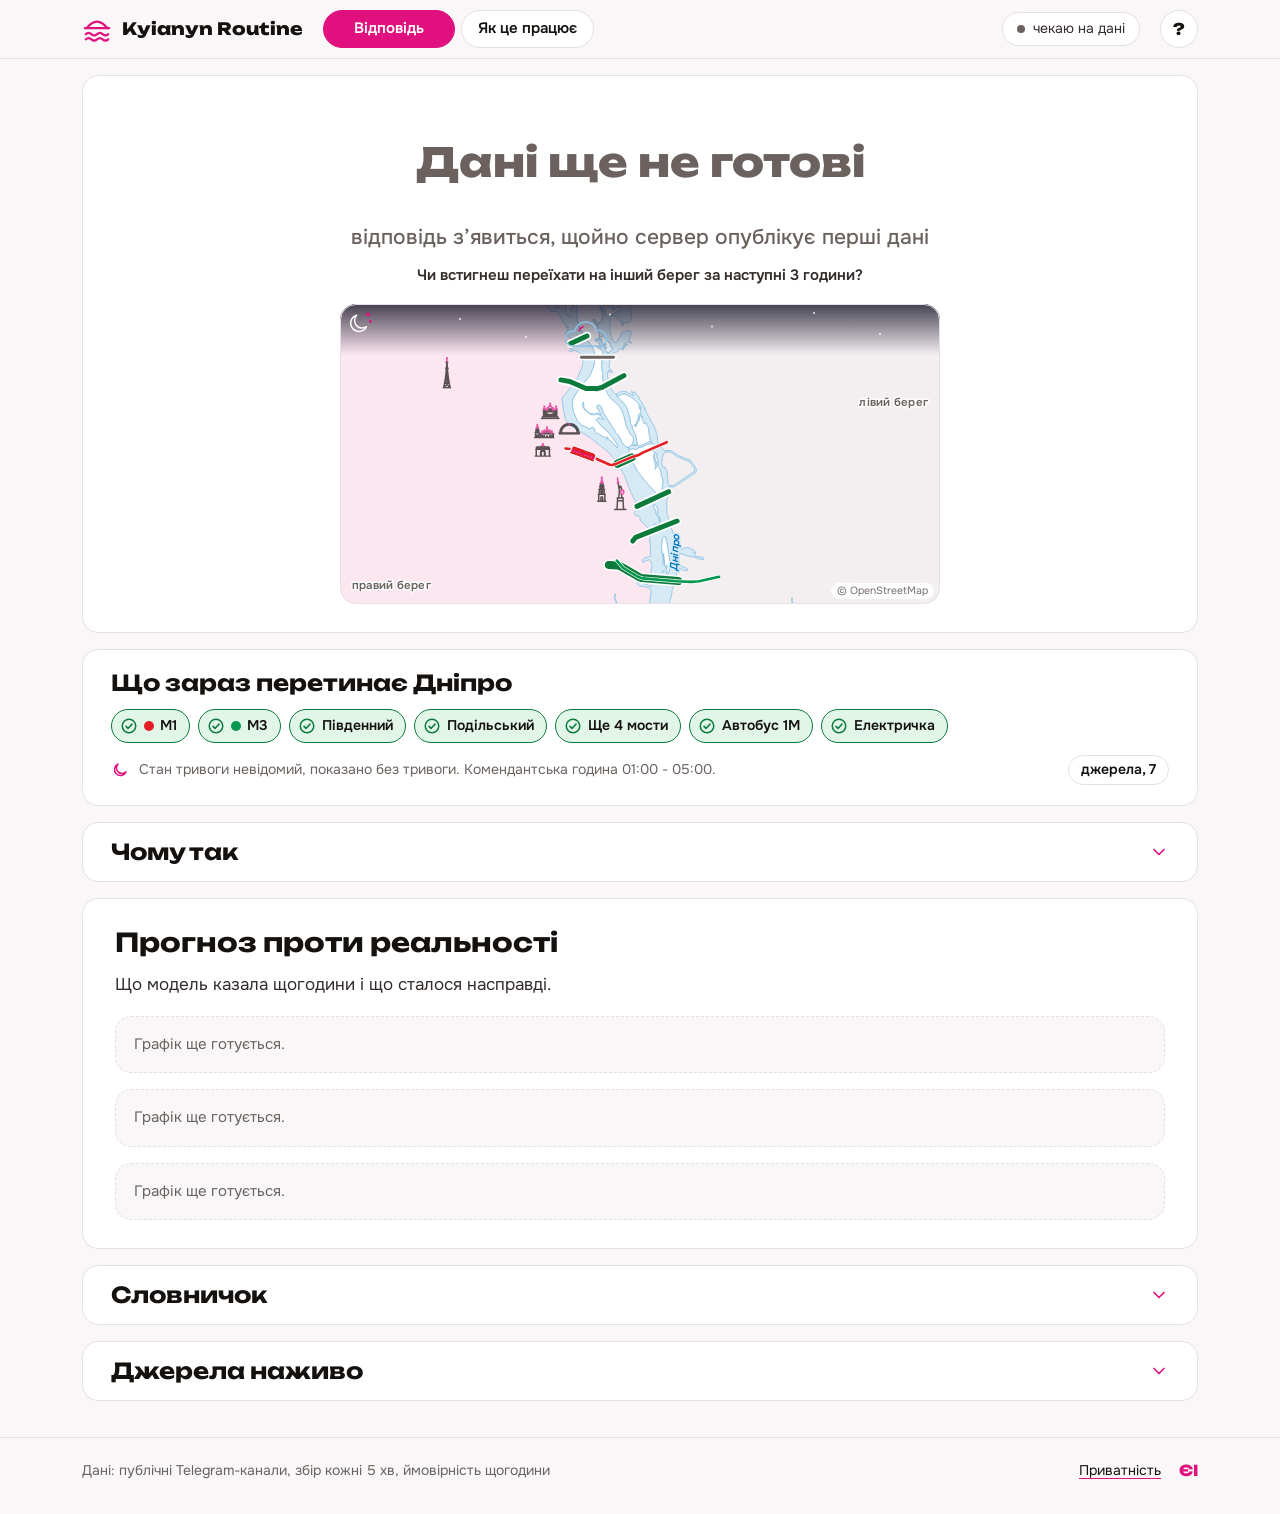
==== commit 9f9d64ff: "Draw the live Kyiv map in the answer: banks, Dnipro, bridges and metro lines in their status now, la" ====
--- a/site/index.html
+++ b/site/index.html
@@ -18,6 +18,7 @@
 <link rel="stylesheet" href="assets/css/site.css">
 <link rel="stylesheet" href="assets/css/how.css">
 <link rel="stylesheet" href="assets/css/charts.css">
+<link rel="stylesheet" href="assets/css/hero.css">
 <noscript><style>.hero-sk { display: none !important; } .is-loading .hero > .hero-q { display: block !important; }</style></noscript>
 <script defer src="assets/vendor/d3.v7.9.0.min.js"></script>
 <script type="module" src="assets/js/app.js"></script>
--- a/site/assets/css/tokens.css
+++ b/site/assets/css/tokens.css
@@ -24,6 +24,10 @@
   --m1: #E31E24;
   --m2: #0072BC;
   --m3: #00984F;
+  /* The map: the Dnipro and the night sky. */
+  --water: #D6EAF6;
+  --water-line: #8CC0E3;
+  --night: #1E1B2E;
 
   --font: 'Onest', system-ui, -apple-system, 'Segoe UI', Roboto, sans-serif;
   --font-display: 'Unbounded', sans-serif;
--- a/site/assets/css/hero.css
+++ b/site/assets/css/hero.css
@@ -0,0 +1,95 @@
+/* The crossing picture of tab 1 (hero.js): a live line map of the bridges over the Dnipro inside #hero-map.
+   Colours only from tokens.css; line widths are screen px (vector-effect: non-scaling-stroke). */
+
+/* A taller box on a phone, so all 7 bridges read at 358 px wide; the loading skeleton keeps the same size. */
+@media (max-width: 560px) {
+  .hero-map, .sk-map { aspect-ratio: 4 / 3; }
+}
+
+.hero-map.hm::after { content: ""; position: absolute; inset: 0; border: 1px solid var(--line); border-radius: inherit; pointer-events: none; }
+.hm-svg { position: absolute; inset: 0; display: block; width: 100%; height: 100%; overflow: hidden; }
+.hm-over { pointer-events: none; }
+.hm-svg path, .hm-svg circle, .hm-svg rect, .hm-svg ellipse { vector-effect: non-scaling-stroke; }
+
+/* Land, water, sky */
+.hm-west { fill: var(--pink-soft); }
+.hm-east { fill: var(--line); fill-opacity: .5; }
+.hm-water { fill: var(--water); stroke: var(--water-line); stroke-width: .8px; stroke-linejoin: round; }
+.hm-isle { fill: var(--card); stroke: var(--water-line); stroke-width: .8px; stroke-linejoin: round; }
+.hm-sky-band { pointer-events: none; }
+.hm-sky-a { stop-color: var(--water); stop-opacity: .75; }
+.hm-sky-b { stop-color: var(--water); stop-opacity: 0; }
+.is-night .hm-sky-a { stop-color: var(--night); stop-opacity: .82; }
+.is-night .hm-sky-b { stop-color: var(--night); stop-opacity: 0; }
+.hm-sun { color: var(--risk-fill); }
+.hm-moon { color: var(--card); }
+.hm-star { fill: var(--card); opacity: .85; }
+.hm-base:not(.is-night) .hm-moon, .hm-base.is-night .hm-sun { display: none; }
+
+/* Bridges in the status colour of the road traffic on them now */
+.hm-deck-case { fill: none; stroke: var(--card); stroke-width: 8.5px; stroke-linecap: round; stroke-linejoin: round; }
+.hm-deck { fill: none; stroke: var(--soft); stroke-width: 5px; stroke-linecap: round; stroke-linejoin: round; }
+.is-open .hm-deck { stroke: var(--go); }
+.is-limited .hm-deck { stroke: var(--risk); }
+.is-closed .hm-deck { stroke: var(--stop); }
+.is-rail .hm-deck { stroke: var(--soft); stroke-width: 3px; }
+.is-rail .hm-deck-case { stroke-width: 6px; }
+.hm-bridge[data-id="metro"] .hm-deck, .hm-bridge[data-id="pivdennyi"] .hm-deck { stroke-width: 8px; }
+.hm-bridge[data-id="metro"] .hm-deck-case, .hm-bridge[data-id="pivdennyi"] .hm-deck-case { stroke-width: 11px; }
+.hm-hit { fill: none; stroke: transparent; stroke-width: 18px; stroke-linecap: round; pointer-events: stroke; cursor: pointer; }
+/* Only the wide hit line of a bridge takes the pointer: a metro line, a stop mark or the sky on top of it let it through */
+.hm-lines, .hm-stops, .hm-sky { pointer-events: none; }
+
+/* Metro lines in their official colours; the river segment of a line that cannot cross now dims */
+.hm-line-case { fill: none; stroke: var(--card); stroke-width: 4px; stroke-linecap: round; stroke-linejoin: round; }
+.hm-line { fill: none; stroke-width: 2.6px; stroke-linecap: round; stroke-linejoin: round; }
+.hm-M1 .hm-line { stroke: var(--m1); }
+.hm-M2 .hm-line { stroke: var(--m2); }
+.hm-M3 .hm-line { stroke: var(--m3); }
+.hm-cut { opacity: .3; }
+.hm-stop circle { fill: var(--stop); stroke: var(--card); stroke-width: 1.5px; }
+.hm-stop rect { fill: var(--card); }
+
+/* Landmarks and labels */
+.hm-mark { color: var(--ink); opacity: .7; cursor: pointer; transition: opacity 240ms var(--ease); }
+.hm-mark:hover { opacity: 1; }
+.hm-mark-hit { fill: transparent; }
+.hm-label { font-family: var(--font); font-weight: 600; letter-spacing: .02em; fill: var(--soft); paint-order: stroke; stroke: var(--card); stroke-width: 3px; stroke-linejoin: round; pointer-events: none; }
+.hm-river { font-style: italic; letter-spacing: .02em; fill: var(--m2); stroke: var(--water); pointer-events: auto; cursor: pointer; }
+
+/* What flies, the train and the easter eggs */
+.hm-drone { color: var(--ink); pointer-events: auto; cursor: pointer; }
+.hm-drone-hit { fill: transparent; }
+.hm-missile, .hm-boat { color: var(--ink); }
+.hm-trail-a { stop-color: var(--stop); stop-opacity: 0; }
+.hm-trail-b { stop-color: var(--stop); stop-opacity: .75; }
+.hm-cloud { color: var(--water-line); }
+.hm-train { color: var(--m1); }
+.hm-train-bg { fill: var(--card); }
+.hm-burst { color: var(--risk-fill); }
+.hm-chestnut { color: var(--risk); }
+.hm-glow-soft { fill: var(--pink); opacity: .75; }
+.hm-glow-core { fill: var(--pink); }
+.hm-rainbow path { fill: none; stroke-width: 2.4px; stroke-linecap: round; }
+.hm-rb-m1 { stroke: var(--m1); }
+.hm-rb-risk { stroke: var(--risk-fill); }
+.hm-rb-m3 { stroke: var(--m3); }
+.hm-rb-m2 { stroke: var(--m2); }
+.hm-boat-body { fill: var(--card); stroke: var(--ink); stroke-width: 1.3px; stroke-linejoin: round; }
+.hm-boat-cabin { fill: none; stroke: var(--ink); stroke-width: 1.3px; stroke-linejoin: round; }
+.hm-boat-foil { fill: none; stroke: var(--pink); stroke-width: 1.3px; stroke-linecap: round; }
+.hm-fx g g { transform-box: fill-box; transform-origin: center; }
+
+/* The train button sits on the train, the tooltip and the attribution over the map */
+.hm-go { position: absolute; z-index: 2; width: 44px; height: 44px; margin: -22px 0 0 -22px; padding: 0; border: 0; border-radius: var(--r-pill); background: transparent; cursor: pointer; }
+.hm-go:focus-visible { outline: none; box-shadow: var(--focus-ring); }
+.hm-tip { position: absolute; z-index: 3; width: max-content; max-width: min(300px, calc(100% - 12px)); margin: 0; padding: 6px 10px; border-radius: var(--r-small); background: var(--ink); color: var(--card); font-size: 13px; line-height: 1.35; text-align: left; box-shadow: var(--shadow-pink); pointer-events: none; animation: hm-in 200ms var(--ease) both; }
+.hm-osm { position: absolute; right: 6px; bottom: 5px; z-index: 2; padding: 0 6px; border-radius: var(--r-pill); background: var(--card); color: var(--soft); font-size: 10.5px; line-height: 16px; text-decoration: none; opacity: .9; }
+.hm-osm:hover { color: var(--pink); }
+.hm-osm:focus-visible { outline: none; box-shadow: var(--focus-ring); }
+@keyframes hm-in { from { opacity: 0; } to { opacity: 1; } }
+
+@media (prefers-reduced-motion: reduce) {
+  .hm-tip { animation: none; }
+  .hm-mark { transition: none; }
+}
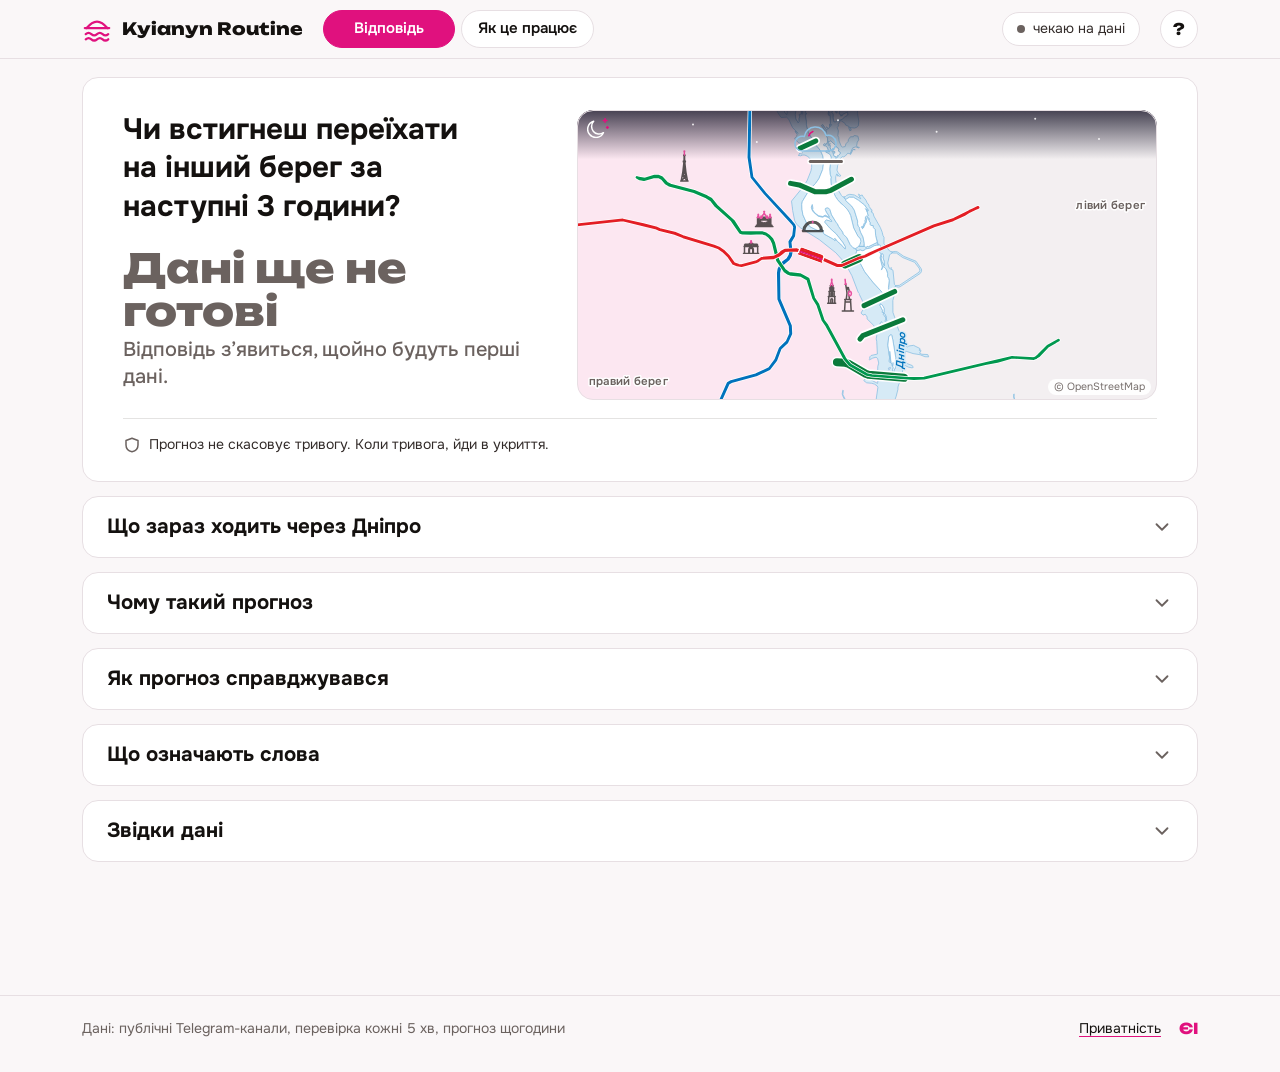
==== commit 8cc2f209: "Put the question first on the main tab, then the answer and one line of advice; name the probability" ====
--- a/site/index.html
+++ b/site/index.html
@@ -3,14 +3,14 @@
 <head>
 <meta charset="utf-8">
 <meta name="viewport" content="width=device-width, initial-scale=1">
-<title>Kyianyn Routine: чи встигнеш на інший берег за 3 години?</title>
-<meta name="description" content="Чи встигнеш переїхати на інший берег Дніпра в Києві за наступні 3 години: відповідь так чи ні, ймовірність, що прилетять дрони або ракети, і що зараз їде через річку. Оновлюється щогодини.">
+<title>Kyianyn Routine: чи встигнеш переїхати на інший берег за 3 години?</title>
+<meta name="description" content="Чи встигнеш переїхати на інший берег Дніпра в Києві за наступні 3 години: відповідь «Так», «Ризиковано» або «Ні», ймовірність атаки дронів або ракет на Київ і що зараз ходить через Дніпро. Оновлюється щогодини.">
 <meta property="og:type" content="website">
 <meta property="og:locale" content="uk_UA">
-<meta property="og:title" content="Kyianyn Routine: чи встигнеш на інший берег за 3 години?">
-<meta property="og:description" content="Так чи ні для переїзду через Дніпро в Києві і ймовірність, що прилетять дрони або ракети. Оновлюється щогодини.">
+<meta property="og:title" content="Kyianyn Routine: чи встигнеш переїхати на інший берег за 3 години?">
+<meta property="og:description" content="«Так», «Ризиковано» або «Ні» для переїзду через Дніпро в Києві і ймовірність атаки дронів або ракет на Київ. Оновлюється щогодини.">
 <meta name="twitter:card" content="summary">
-<meta name="twitter:title" content="Чи встигнеш на інший берег за 3 години?">
+<meta name="twitter:title" content="Чи встигнеш переїхати на інший берег за 3 години?">
 <link rel="icon" href="favicon.svg" type="image/svg+xml">
 <link rel="preconnect" href="https://fonts.googleapis.com">
 <link rel="preconnect" href="https://fonts.gstatic.com" crossorigin>
@@ -31,10 +31,10 @@
       <a class="tab" data-tab="main" href="#/" aria-current="page">Відповідь</a>
       <a class="tab" data-tab="how" href="#/how">Як це працює</a>
     </nav>
-    <button id="live" class="live" type="button" aria-label="Перейти до джерел">
+    <button id="live" class="live" type="button" aria-label="Відкрити «Звідки дані»">
       <span class="live-dot" aria-hidden="true"></span>
       <span class="ico" aria-hidden="true"><svg viewBox="0 0 24 24"><path d="M12 4l9 16H3z"/><path d="M12 10v4M12 17v.1"/></svg></span>
-      <span class="live-text"><span id="live-word" class="live-word">оновлено </span><span id="live-ago">завантажую</span><span id="live-more" class="live-more" hidden>, оновлюємо</span></span>
+      <span class="live-text"><span id="live-word" class="live-word">оновлено </span><span id="live-ago">завантажую</span></span>
     </button>
     <button id="help-open" class="help-btn" type="button" aria-haspopup="dialog" aria-label="Гарячі клавіші">?</button>
   </div>
@@ -44,16 +44,16 @@
   <noscript><p class="calm">Для відповіді потрібен JavaScript.</p></noscript>
   <div id="tab-main" class="tab-main">
     <section id="hero" class="block hero" data-tier="none" tabindex="-1" aria-labelledby="hero-q" aria-busy="true">
-      <!-- Until the first data: a skeleton in the place and about the size of the answer, the picture and the number;
-           the real parts wait hidden (site.css, "Loading"), so nothing on screen moves when the answer lands. -->
+      <!-- Until the first data: a skeleton in the place and about the size of the question, the answer, the map and the
+           number; the real parts wait hidden (site.css, "Loading"), so nothing on screen moves when the answer lands. -->
       <div class="hero-sk" role="status" aria-label="Завантажую відповідь">
-        <span class="sk sk-answer"></span><span class="sk sk-line"></span><span class="sk sk-q"></span><span class="sk sk-map"></span><span class="sk sk-p"></span>
+        <span class="sk sk-q"></span><span class="sk sk-answer"></span><span class="sk sk-line"></span><span class="sk sk-map"></span><span class="sk sk-p"></span>
       </div>
-      <div class="hero-alert" data-part="alert"></div>
+      <div class="hero-pills" data-part="pills"></div>
+      <h1 id="hero-q" class="hero-q">Чи встигнеш переїхати на інший берег за наступні 3 години?</h1>
+      <p class="hero-window" data-part="window" title="За київським часом"></p>
       <div class="hero-answer" data-part="answer"></div>
       <p class="hero-line" data-part="line"></p>
-      <h1 id="hero-q" class="hero-q">Чи встигнеш переїхати на інший берег за наступні 3 години?</h1>
-      <p class="hero-window" data-part="window" title="За київським часом"></p>
       <div id="hero-map" class="hero-map">
         <button id="train" class="train" type="button" aria-label="Потяг червоної лінії через Дніпро: натисни, і він поїде, клавіша T" aria-describedby="train-hint">
           <svg class="train-svg" viewBox="0 30 400 200" aria-hidden="true" focusable="false">
@@ -81,38 +81,45 @@
       </div>
       <div class="hero-p" data-part="prob"></div>
       <div class="hero-chips" data-part="chips"></div>
+      <p class="hero-safe"><span class="ico" aria-hidden="true"><svg viewBox="0 0 24 24"><path d="M12 3l8 3v6c0 4.5-3.4 8-8 9-4.6-1-8-4.5-8-9V6z"/></svg></span><span><span class="sent">Прогноз не скасовує тривогу.</span> <span class="sent">Коли тривога, йди в укриття.</span></span></p>
     </section>
 
-    <section id="crossings" class="block strip" tabindex="-1" aria-labelledby="h-crossings">
-      <h2 id="h-crossings">Що зараз перетинає Дніпро</h2>
-      <div data-part="crossings"><p class="calm">Завантажую...</p></div>
+    <!-- Every block below the answer is folded on load: the summary row holds the heading and a chevron. -->
+    <section id="crossings" class="block fold-block" tabindex="-1" aria-labelledby="h-crossings">
+      <details class="fold">
+        <summary><h2 id="h-crossings">Що зараз ходить через Дніпро</h2><span class="ico chev" aria-hidden="true"><svg viewBox="0 0 24 24"><path d="M6 9l6 6 6-6"/></svg></span></summary>
+        <div class="fold-body" data-part="crossings"><p class="calm">Завантажую...</p></div>
+      </details>
     </section>
 
     <section id="reasons" class="block fold-block" tabindex="-1" aria-labelledby="h-reasons">
       <details class="fold">
-        <summary><h2 id="h-reasons">Чому так</h2><span class="ico" aria-hidden="true"><svg viewBox="0 0 24 24"><path d="M6 9l6 6 6-6"/></svg></span></summary>
+        <summary><h2 id="h-reasons">Чому такий прогноз</h2><span class="ico chev" aria-hidden="true"><svg viewBox="0 0 24 24"><path d="M6 9l6 6 6-6"/></svg></span></summary>
         <div class="fold-body" data-part="reasons"><p class="calm">Завантажую...</p></div>
       </details>
     </section>
 
-    <section id="charts" class="block" tabindex="-1" aria-labelledby="h-charts">
-      <h2 id="h-charts">Прогноз проти реальності</h2>
-      <p class="lead">Що модель казала щогодини і що сталося насправді.</p>
-      <div data-chart="timeline"><p class="calm chart-wait">Графік ще готується.</p></div>
-      <div data-chart="calibration"><p class="calm chart-wait">Графік ще готується.</p></div>
-      <div data-chart="days"><p class="calm chart-wait">Графік ще готується.</p></div>
+    <section id="charts" class="block fold-block" tabindex="-1" aria-labelledby="h-charts">
+      <details class="fold">
+        <summary><h2 id="h-charts">Як прогноз справджувався</h2><span class="ico chev" aria-hidden="true"><svg viewBox="0 0 24 24"><path d="M6 9l6 6 6-6"/></svg></span></summary>
+        <div class="fold-body">
+          <div data-chart="timeline"><p class="calm chart-wait">Завантажую графік...</p></div>
+          <div data-chart="calibration"><p class="calm chart-wait">Завантажую графік...</p></div>
+          <div data-chart="days"><p class="calm chart-wait">Завантажую графік...</p></div>
+        </div>
+      </details>
     </section>
 
     <section id="glossary" class="block fold-block" tabindex="-1" aria-labelledby="h-glossary">
       <details class="fold">
-        <summary><h2 id="h-glossary">Словничок</h2><span class="ico" aria-hidden="true"><svg viewBox="0 0 24 24"><path d="M6 9l6 6 6-6"/></svg></span></summary>
+        <summary><h2 id="h-glossary">Що означають слова</h2><span class="ico chev" aria-hidden="true"><svg viewBox="0 0 24 24"><path d="M6 9l6 6 6-6"/></svg></span></summary>
         <div class="fold-body" data-part="glossary"><p class="calm">Завантажую...</p></div>
       </details>
     </section>
 
     <section id="sources" class="block fold-block" tabindex="-1" aria-labelledby="h-sources">
       <details class="fold">
-        <summary><h2 id="h-sources">Джерела наживо</h2><span class="ico" aria-hidden="true"><svg viewBox="0 0 24 24"><path d="M6 9l6 6 6-6"/></svg></span></summary>
+        <summary><h2 id="h-sources">Звідки дані</h2><span class="ico chev" aria-hidden="true"><svg viewBox="0 0 24 24"><path d="M6 9l6 6 6-6"/></svg></span></summary>
         <div class="fold-body" data-part="sources"><p class="calm">Завантажую...</p></div>
       </details>
     </section>
@@ -125,7 +132,7 @@
 
 <footer class="foot">
   <div class="wrap foot-in">
-    <p>Дані: публічні Telegram-канали, збір кожні 5 хв, ймовірність щогодини</p>
+    <p>Дані: публічні Telegram-канали, перевірка кожні 5 хв, прогноз щогодини</p>
     <p class="foot-links"><a href="privacy.html">Приватність</a><a class="credit" href="https://isakov.fyi" aria-label="ЄІ, isakov.fyi">ЄІ</a></p>
   </div>
 </footer>
@@ -136,9 +143,10 @@
     <dl class="keys">
       <div><dt><kbd>1</kbd></dt><dd>вкладка «Відповідь»</dd></div>
       <div><dt><kbd>2</kbd></dt><dd>вкладка «Як це працює»</dd></div>
-      <div><dt><kbd>↑</kbd><kbd>↓</kbd></dt><dd>попередній або наступний розділ</dd></div>
-      <div><dt><kbd>←</kbd><kbd>→</kbd></dt><dd>крок назад або вперед у «Як це працює»</dd></div>
-      <div><dt><kbd>Пробіл</kbd></dt><dd>грати або пауза в «Як це працює»</dd></div>
+      <div><dt><kbd>↑</kbd><kbd>↓</kbd></dt><dd>попередній або наступний блок</dd></div>
+      <div><dt><kbd>Enter</kbd></dt><dd>відкрити або згорнути блок</dd></div>
+      <div><dt><kbd>←</kbd><kbd>→</kbd></dt><dd>«Назад» і «Далі» в «Як це працює»</dd></div>
+      <div><dt><kbd>Пробіл</kbd></dt><dd>«Автопрогравання» в «Як це працює»: увімкнути або вимкнути</dd></div>
       <div><dt><kbd>T</kbd></dt><dd>потяг через Дніпро</dd></div>
       <div><dt><kbd>R</kbd></dt><dd>перевірити свіжі дані</dd></div>
       <div><dt><kbd>?</kbd></dt><dd>ця підказка</dd></div>
--- a/site/assets/css/site.css
+++ b/site/assets/css/site.css
@@ -31,7 +31,7 @@
 .ico svg { width: 100%; height: 100%; fill: none; stroke: currentColor; stroke-width: 2; stroke-linecap: round; stroke-linejoin: round; }
 .sr-only { position: absolute; width: 1px; height: 1px; margin: -1px; padding: 0; overflow: hidden; clip: rect(0 0 0 0); white-space: nowrap; border: 0; }
 
-/* Header: the bridge mark and the short name, the two tabs, the live dot, the keys button */
+/* Header: the bridge mark and the short name, the two tabs, the live chip, the keys button */
 
 .top { position: sticky; top: 0; z-index: 10; background: var(--paper); border-bottom: 1px solid var(--line); }
 
@@ -84,11 +84,10 @@
 .tab:focus-visible { border-radius: var(--r-pill); }
 .tab[aria-current="page"] { background: var(--pink); border-color: var(--pink); color: var(--card); }
 
+/* The live chip never cuts its text: on a phone it drops the words "оновлено" and "дані" instead (see below). */
 .live {
   grid-area: live;
   justify-self: end;
-  min-width: 0;
-  max-width: 100%;
   display: inline-flex;
   align-items: center;
   gap: 8px;
@@ -99,12 +98,13 @@
   background: var(--card);
   color: var(--body);
   font-size: 14px;
+  white-space: nowrap;
   cursor: pointer;
 }
 .live:hover { border-color: var(--pink); }
 .live-dot { flex: none; width: 8px; height: 8px; border-radius: var(--r-pill); background: var(--go); }
 .live.is-empty .live-dot { background: var(--soft); }
-.live-text { min-width: 0; overflow: hidden; text-overflow: ellipsis; white-space: nowrap; }
+.live-text { white-space: nowrap; }
 .live .ico { display: none; width: 18px; height: 18px; }
 .live.is-stale { border-color: var(--risk-fill); background: var(--risk-soft); color: var(--risk); font-weight: 600; }
 .live.is-stale .live-dot { display: none; }
@@ -126,9 +126,9 @@
 }
 .help-btn:hover { border-color: var(--pink); color: var(--pink); }
 
-/* Blocks (tab 1, the charts, some scenes of the deck) */
-
-.tab-main { display: grid; gap: 16px; padding-top: 16px; }
+/* Blocks (tab 1, the charts, some scenes of the deck). One radius (--r-card) and one gap between them. */
+
+.tab-main { display: grid; gap: 14px; padding-top: 18px; }
 .tab-how { padding-top: 28px; }
 
 .block {
@@ -152,18 +152,19 @@
 .note b { color: var(--ink); }
 .tip { position: absolute; left: 12px; right: 12px; z-index: 2; padding: 10px 12px; border-radius: var(--r-small); background: var(--ink); color: var(--card); font-size: 14px; line-height: 1.4; box-shadow: var(--shadow-pink); pointer-events: none; animation: fade 200ms var(--ease) both; }
 
-/* a) the first screen: alert chip, answer, line, question, crossing picture, probability, chips. The hero takes the
-   soft colour of the tier and the answer, the number and the chip icons its strong colour. */
+/* a) The hero, top to bottom on a phone: pills, question, window, answer, line, map, probability, chips, safety line.
+   The card takes the soft colour of the tier; the answer, the number and the icons its strong colour (contrast of
+   the strong colour on its soft one is above 4.4:1). From 1001 px the map moves to the right of the words. */
 
 .block.hero {
   --tone: var(--soft);
   --tone-soft: var(--card);
-  --answer-h: clamp(84px, 25vw, 124px);
+  --answer-h: clamp(80px, 24vw, 136px);
   display: flex;
   flex-direction: column;
   align-items: center;
-  padding: 24px 32px 28px;
-  border-color: transparent;
+  padding: 26px 32px 24px;
+  border-color: color-mix(in srgb, var(--tone) 22%, var(--tone-soft));
   background: var(--tone-soft);
   text-align: center;
 }
@@ -172,24 +173,32 @@
 .hero[data-tier="medium"] { --tone: var(--risk); --tone-soft: var(--risk-soft); }
 .hero[data-tier="high"] { --tone: var(--stop); --tone-soft: var(--stop-soft); }
 
-.hero-alert { margin-bottom: 4px; }
-.hero-alert:empty, .hero-window:empty, .hero-p:empty, .hero-chips:empty { display: none; }
-.alert-chip { display: inline-flex; align-items: center; gap: 8px; min-height: 34px; padding: 0 14px 0 10px; border-radius: var(--r-pill); font-size: 15px; font-weight: 700; animation: rise 300ms var(--ease) both; }
-.alert-chip .ico { width: 18px; height: 18px; }
-.alert-red { background: var(--stop); color: var(--card); }
-.alert-yellow { background: var(--risk-fill); color: var(--ink); }
-
-.hero-answer { display: flex; align-items: center; justify-content: center; width: 100%; height: var(--answer-h); }
-.hero .answer { margin: 0; font: 800 var(--answer-h)/1 var(--font-display); letter-spacing: -.02em; color: var(--tone); white-space: nowrap; animation: rise 360ms var(--ease) both; }
-.hero .answer-medium { font-size: clamp(30px, 9vw, 88px); }
+.hero-pills { display: flex; flex-wrap: wrap; justify-content: center; gap: 6px; margin-bottom: 14px; }
+.hero-pills:empty, .hero-window:empty, .hero-p:empty, .hero-chips:empty { display: none; }
+/* The pills are light: white, a thin border and an icon in the colour of what they say, the kind in bold. A long one
+   wraps on a phone into a rounded box of two even, centred lines; on one line the same radius makes it a pill. */
+.flag { display: block; max-width: 100%; min-height: 30px; margin: 0; padding: 5px 14px; border: 1px solid var(--line); border-radius: var(--r-card); background: var(--card); color: var(--ink); font-size: 13px; font-weight: 500; line-height: 1.35; text-align: center; text-wrap: balance; animation: rise 300ms var(--ease) both; }
+.flag b { font-weight: 700; }
+.flag .ico { width: 16px; height: 16px; margin-right: 6px; vertical-align: -3px; }
+.flag-red { border-color: var(--stop); }
+.flag-red .ico { color: var(--stop); }
+.flag-yellow, .flag-stale { border-color: var(--risk-fill); }
+.flag-yellow .ico, .flag-stale .ico { color: var(--risk); }
+.flag-night { border-color: var(--night); font-weight: 600; }
+.flag-night .ico { color: var(--night); }
+
+.hero-q { max-width: 26ch; font: 700 clamp(20px, 2.3vw, 30px)/1.3 var(--font); color: var(--ink); text-wrap: balance; }
+.hero-window { margin-top: 4px; font-size: 14px; color: var(--soft); }
+.hero-answer { display: flex; align-items: center; justify-content: center; width: 100%; margin-top: 8px; }
+.hero .answer { margin: 0; font: 800 var(--answer-h)/1.08 var(--font-display); letter-spacing: -.02em; color: var(--tone); white-space: nowrap; animation: none; }
+.hero .answer-new { animation: lift 320ms var(--ease) both; }
 .hero .answer-wait { font-size: clamp(24px, 6vw, 40px); letter-spacing: 0; color: var(--soft); white-space: normal; }
-.hero-line { font: 700 clamp(17px, 1.7vw, 21px)/1.3 var(--font); color: var(--ink); }
+.hero-line { margin-top: 2px; font: 600 clamp(17px, 1.6vw, 20px)/1.35 var(--font); color: var(--ink); }
 .hero[data-tier="none"] .hero-line { font-weight: 500; color: var(--soft); }
-.hero-q { max-width: 60ch; margin-top: 14px; font: 600 15px/1.4 var(--font); color: var(--body); text-wrap: balance; }
-.hero-window { margin-top: 2px; font-size: 14px; color: var(--soft); }
-
-/* The crossing picture: a fixed 2:1 box. hero.js draws in it when present; until then the train on the bridge. */
-.hero-map { position: relative; width: 100%; max-width: 600px; aspect-ratio: 2 / 1; margin-top: 18px; overflow: hidden; border-radius: var(--r-card); background: var(--card); }
+.sent { display: inline-block; } /* one sentence wraps as a whole (dashboard.js sentences, the safety line) */
+
+/* The crossing map: a fixed 2:1 box. hero.js draws in it when present; until then the train on the bridge. */
+.hero-map { position: relative; width: 100%; max-width: 600px; aspect-ratio: 2 / 1; margin-top: 16px; overflow: hidden; border-radius: var(--r-card); background: var(--card); }
 .hero-map:has(.train:focus-visible) { box-shadow: var(--focus-ring); }
 .hero-map .train { width: 100%; height: 100%; max-width: none; padding: 0; border: 0; border-radius: 0; background: none; }
 .hero-map .train:focus-visible { box-shadow: none; }
@@ -204,33 +213,71 @@
 .hero-map .train-svg text { fill: var(--soft); }
 .hero-map .train-svg .river-name { fill: var(--m2); }
 
-.hero-p { width: 100%; max-width: 520px; margin-top: 18px; }
+/* The probability: the number, its label and the scale in three equal parts with the thresholds at the borders */
+.hero-p { width: 100%; max-width: 480px; margin-top: 20px; }
 .p-row { display: flex; align-items: center; justify-content: center; gap: 12px; }
-.p-num { font: 800 clamp(28px, 6.6vw, 56px)/1 var(--font-display); color: var(--tone); }
-.p-label { max-width: 22ch; font-size: 15px; line-height: 1.3; text-align: left; color: var(--body); }
-.meter { margin-top: 14px; }
-.meter-bar { position: relative; display: flex; height: 10px; }
+.p-num { flex: none; font: 800 clamp(30px, 4vw, 44px)/1 var(--font-display); color: var(--tone); }
+.p-num.p-low { color: var(--go); }
+.p-num.p-medium { color: var(--risk); }
+.p-num.p-high { color: var(--stop); }
+.p-label { max-width: 30ch; font-size: 15px; line-height: 1.3; text-align: left; color: var(--body); }
+.meter { margin-top: 12px; }
+.meter-cuts { position: relative; height: 16px; margin-bottom: 4px; font-size: 12px; line-height: 16px; color: var(--soft); }
+.meter-cuts span { position: absolute; top: 0; transform: translateX(-50%); white-space: nowrap; }
+.meter-bar { position: relative; display: flex; gap: 3px; height: 10px; }
+.meter .zone { flex: 1 1 0; }
 .zone-go { background: var(--go); border-radius: var(--r-pill) 0 0 var(--r-pill); }
 .zone-risk { background: var(--risk-fill); }
 .zone-stop { flex: 1; background: var(--stop); border-radius: 0 var(--r-pill) var(--r-pill) 0; }
-.meter-mark { position: absolute; top: 50%; width: 22px; height: 22px; margin: -11px 0 0 -11px; border: 4px solid var(--card); border-radius: var(--r-pill); background: var(--ink); box-shadow: var(--shadow-pink); animation: pop 320ms var(--ease) 120ms both; }
-.meter-ticks { position: relative; height: 18px; margin-top: 8px; font-size: 13px; line-height: 18px; color: var(--soft); }
-.meter-ticks span { position: absolute; top: 0; white-space: nowrap; }
-.meter-ticks .to-left { transform: translateX(calc(-100% - 3px)); }
-.meter-ticks .to-right { transform: translateX(3px); }
+.meter-mark { position: absolute; top: 50%; width: 22px; height: 22px; margin: -11px 0 0 -11px; border: 4px solid var(--card); border-radius: var(--r-pill); background: var(--ink); box-shadow: 0 1px 4px var(--line); animation: pop 320ms var(--ease) 120ms both; }
+.meter-words { display: grid; grid-template-columns: repeat(3, minmax(0, 1fr)); margin-top: 8px; font-size: 13px; line-height: 1.3; color: var(--soft); text-align: center; }
+.meter-words .is-on { color: var(--ink); font-weight: 700; }
 
 .hero-chips { width: 100%; }
 .chips { position: relative; display: flex; flex-wrap: wrap; justify-content: center; gap: 8px; margin-top: 16px; }
 .chip { display: inline-flex; align-items: center; gap: 8px; max-width: 100%; min-height: 36px; padding: 6px 14px 6px 10px; border: 1px solid var(--line); border-radius: var(--r-pill); background: var(--card); color: var(--ink); font-size: 14px; font-weight: 600; line-height: 1.25; text-align: left; cursor: help; }
 .chip:hover { border-color: var(--pink); }
 .chip .ico { width: 18px; height: 18px; color: var(--tone); }
-.chips .tip, .pills-box .tip, .reasons-box .tip { left: 0; right: 0; text-align: left; }
+.chips .tip, .reasons-box .tip { left: 0; right: 0; text-align: left; }
+
+.hero-safe { display: flex; align-items: center; justify-content: center; gap: 8px; margin-top: 16px; font-size: 14px; line-height: 1.4; color: var(--body); text-align: left; }
+.hero-safe .ico { width: 18px; height: 18px; color: var(--tone); }
+
+/* Folded blocks: quiet white cards; the whole summary row (heading and chevron) opens and closes them. */
+
+.block.fold-block { padding: 0; }
+.fold > summary { display: flex; align-items: center; justify-content: space-between; gap: 12px; min-height: 60px; padding: 14px 24px; border-radius: var(--r-card); cursor: pointer; list-style: none; }
+.fold > summary::-webkit-details-marker { display: none; }
+.fold > summary h2 { font: 700 clamp(18px, 1.6vw, 21px)/1.3 var(--font); color: var(--ink); }
+.fold > summary:hover h2 { color: var(--pink); }
+.fold > summary .chev { width: 22px; height: 22px; color: var(--soft); transition: transform 240ms var(--ease); }
+.fold > summary:hover .chev { color: var(--pink); }
+.fold[open] > summary .chev { transform: rotate(180deg); }
+.fold-body { padding: 4px 24px 24px; }
 
 /* b) what crosses the Dnipro now */
 
-.block.strip { padding: 20px 28px; }
-.block.strip > h2 { margin-bottom: 12px; font-size: clamp(18px, 1.8vw, 22px); }
-.pills-box { position: relative; }
+.cross-list { display: grid; margin: 0; padding: 0; list-style: none; }
+.cross-row { display: grid; grid-template-columns: 22px minmax(0, 1fr); gap: 10px; padding: 12px 0; border-top: 1px solid var(--line); }
+.cross-row:first-child { padding-top: 4px; border-top: 0; }
+.cross-row > .ico { margin-top: 2px; }
+.cross-row.is-open > .ico, .is-open .cross-st { color: var(--go); }
+.cross-row.is-limited > .ico, .is-limited .cross-st { color: var(--risk); }
+.cross-row.is-closed > .ico, .is-closed .cross-st { color: var(--stop); }
+.cross-row.is-unknown > .ico, .is-unknown .cross-st { color: var(--soft); }
+.cross-name { display: flex; flex-wrap: wrap; align-items: center; gap: 2px 8px; color: var(--ink); }
+.cross-via { font-size: 14px; color: var(--soft); }
+.cross-note { margin-top: 2px; font-size: 14px; }
+.cross-meta { display: flex; align-items: flex-start; gap: 8px; margin-top: 12px; padding: 12px 14px; border-radius: var(--r-small); background: var(--paper); font-size: 14px; }
+.cross-meta .ico { width: 18px; height: 18px; margin-top: 1px; color: var(--night); }
+.srcs { margin-top: 12px; }
+.srcs summary { display: inline-flex; align-items: center; min-height: 32px; padding: 0 14px; border: 1px solid var(--line); border-radius: var(--r-pill); color: var(--ink); font-size: 14px; font-weight: 600; cursor: pointer; list-style: none; }
+.srcs summary::-webkit-details-marker { display: none; }
+.srcs summary:hover { border-color: var(--pink); }
+.srcs summary:focus-visible { border-radius: var(--r-pill); }
+.srcs ul { display: grid; gap: 4px; margin: 10px 0 0; padding-left: 20px; font-size: 14px; }
+
+/* The status pills (some scenes of the deck use them) */
 .pills { display: flex; flex-wrap: wrap; gap: 8px; margin: 0; padding: 0; list-style: none; }
 .pill { display: inline-flex; align-items: center; gap: 6px; min-height: 34px; padding: 0 12px 0 8px; border: 1px solid var(--line); border-radius: var(--r-pill); background: var(--card); color: var(--ink); font-size: 14px; font-weight: 600; cursor: help; }
 .pill:hover { box-shadow: var(--shadow-pink); }
@@ -246,26 +293,6 @@
 .metro { flex: none; width: 10px; height: 10px; border-radius: var(--r-pill); }
 .metro-m1 { background: var(--m1); }
 .metro-m3 { background: var(--m3); }
-.cross-line { display: flex; flex-wrap: wrap; align-items: center; gap: 6px 10px; margin-top: 12px; font-size: 14px; color: var(--soft); }
-.cross-line > .ico { width: 18px; height: 18px; color: var(--pink); }
-.cross-line > span:not(.ico) { flex: 1 1 220px; min-width: 0; }
-.srcs summary { display: inline-flex; align-items: center; min-height: 30px; padding: 0 12px; border: 1px solid var(--line); border-radius: var(--r-pill); color: var(--ink); font-weight: 600; cursor: pointer; list-style: none; }
-.srcs summary::-webkit-details-marker { display: none; }
-.srcs summary:hover { border-color: var(--pink); }
-.srcs summary:focus-visible { border-radius: var(--r-pill); }
-.srcs[open] { flex-basis: 100%; }
-.srcs ul { display: grid; gap: 4px; margin: 10px 0 0; padding-left: 20px; }
-
-/* Folded blocks: why, glossary, live sources */
-
-.block.fold-block { padding: 0; }
-.fold > summary { display: flex; align-items: center; justify-content: space-between; gap: 12px; min-height: 58px; padding: 12px 28px; border-radius: var(--r-card); cursor: pointer; list-style: none; }
-.fold > summary::-webkit-details-marker { display: none; }
-.fold > summary h2 { font: 700 clamp(18px, 1.8vw, 22px)/1.25 var(--font-display); color: var(--ink); }
-.fold > summary:hover h2 { color: var(--pink); }
-.fold > summary .ico { color: var(--pink); transition: transform 240ms var(--ease); }
-.fold[open] > summary .ico { transform: rotate(180deg); }
-.fold-body { padding: 0 28px 22px; }
 
 /* c) reasons */
 
@@ -284,7 +311,7 @@
 .reason-fill.down { background: var(--go); transform-origin: right center; }
 .reason-w { font: 700 15px/1 var(--font-display); color: var(--ink); text-align: right; }
 
-/* d) glossary */
+/* d) the words */
 
 .gloss { display: grid; grid-template-columns: repeat(auto-fill, minmax(min(300px, 100%), 1fr)); gap: 8px; }
 .gloss div { padding: 10px 14px; border: 1px solid var(--line); border-radius: var(--r-card); }
@@ -311,12 +338,13 @@
 .facts dt { font-size: 14px; color: var(--soft); }
 .facts dd { margin-top: 2px; color: var(--ink); font-weight: 600; }
 #sources .facts { gap: 8px; margin-top: 0; }
+#sources .sub { margin: 16px 0 8px; font-size: 15px; }
 .chans { display: grid; grid-template-columns: repeat(auto-fill, minmax(min(230px, 100%), 1fr)); gap: 8px; margin: 0; padding: 0; list-style: none; }
 .chan { display: grid; gap: 2px; min-width: 0; padding: 10px 14px; border: 1px solid var(--line); border-radius: var(--r-card); }
 .chan-name { overflow: hidden; color: var(--ink); font-weight: 700; text-overflow: ellipsis; white-space: nowrap; }
 .chan-ago, .chan-n { font-size: 14px; color: var(--soft); }
 .chan.is-old { background: var(--paper); }
-#sources .chans { grid-template-columns: repeat(auto-fill, minmax(min(210px, 100%), 1fr)); gap: 6px; margin-top: 12px; }
+#sources .chans { grid-template-columns: repeat(auto-fill, minmax(min(210px, 100%), 1fr)); gap: 6px; }
 #sources .chan { display: flex; justify-content: space-between; gap: 8px; padding: 8px 12px; font-size: 14px; }
 #sources .chan-ago { flex: none; }
 .safety { display: flex; align-items: center; gap: 10px; margin-top: 14px; padding: 12px 16px; border-radius: var(--r-card); background: var(--ink); color: var(--card); font-weight: 600; }
@@ -379,18 +407,18 @@
 .train-svg text { font: 600 13px var(--font); fill: var(--body); text-anchor: middle; }
 
 /* Loading. Until the first data (and the web fonts) the hero shows only a skeleton in the place and about the size
-   of the answer, the picture and the number; the other blocks and the live pill wait with display none, so they
-   count as new when they show, not as moved. */
+   of the question, the answer, the map and the number; the other blocks and the live chip wait with display none, so
+   they count as new when they show, not as moved. */
 .app { min-height: 100vh; }
 .is-loading .tab-main > section:not(#hero), .is-loading .hero > :not(.hero-sk), .is-loading .live { display: none; }
 .hero-sk { display: none; width: 100%; }
 .is-loading .hero-sk { display: flex; flex-direction: column; align-items: center; }
 .sk { display: block; border-radius: var(--r-small); background: var(--line); opacity: .6; }
-.sk-answer { width: min(50%, 300px); height: calc(var(--answer-h) * .76); margin: calc(var(--answer-h) * .12) 0; border-radius: var(--r-card); }
+.sk-q { width: min(90%, 440px); height: 26px; }
+.sk-answer { width: min(50%, 300px); height: calc(var(--answer-h) * .8); margin: calc(var(--answer-h) * .14) 0 calc(var(--answer-h) * .1); border-radius: var(--r-card); }
 .sk-line { width: min(70%, 320px); height: 22px; }
-.sk-q { width: min(90%, 440px); height: 18px; margin-top: 16px; }
-.sk-map { width: 100%; max-width: 600px; aspect-ratio: 2 / 1; margin-top: 20px; border-radius: var(--r-card); }
-.sk-p { width: min(80%, 400px); height: 56px; margin-top: 18px; border-radius: var(--r-card); }
+.sk-map { width: 100%; max-width: 600px; aspect-ratio: 2 / 1; margin-top: 16px; border-radius: var(--r-card); }
+.sk-p { width: min(80%, 400px); height: 56px; margin-top: 20px; border-radius: var(--r-card); }
 
 /* Footer */
 
@@ -428,11 +456,37 @@
 .doc ul { display: grid; gap: 6px; margin: 0; padding-left: 22px; }
 .doc p + p { margin-top: 10px; }
 
-/* Narrower screens: the tabs go under the name; phone: name and keys, then tabs and the live pill */
+/* Wide screens: the hero in two columns, the words on the left and the map on the right */
 
 @media (min-width: 1001px) {
   .tab { min-width: 132px; } /* one width when the web fonts swap in, so the header never shifts */
-}
+  .block.hero {
+    display: grid;
+    grid-template-columns: minmax(0, 1fr) minmax(0, 580px);
+    grid-template-areas: "pills pills" "q map" "win map" "ans map" "line map" "prob map" "chips chips" "safe safe";
+    align-items: start;
+    justify-items: start;
+    column-gap: 48px;
+    padding: 32px 40px 26px;
+    text-align: left;
+  }
+  .hero-sk { grid-column: 1 / -1; }
+  .hero-pills { grid-area: pills; justify-content: flex-start; }
+  .hero-q { grid-area: q; max-width: 22ch; }
+  .hero-window { grid-area: win; }
+  .hero-answer { grid-area: ans; justify-content: flex-start; margin-top: 12px; }
+  .hero-line { grid-area: line; }
+  .hero-map { grid-area: map; align-self: center; margin-top: 0; }
+  .hero-p { grid-area: prob; margin-top: 24px; }
+  .p-row { justify-content: flex-start; }
+  .hero-chips { grid-area: chips; }
+  .chips { justify-content: flex-start; margin-top: 22px; }
+  .hero-safe { grid-area: safe; justify-content: flex-start; width: 100%; margin-top: 18px; padding-top: 16px; border-top: 1px solid color-mix(in srgb, var(--tone) 18%, var(--tone-soft)); }
+  .cross-list { grid-template-columns: repeat(2, minmax(0, 1fr)); column-gap: 36px; }
+  .cross-row:nth-child(2) { padding-top: 4px; border-top: 0; }
+}
+
+/* Narrower screens: the tabs go under the name; phone: name and keys, then tabs and the live chip */
 
 @media (max-width: 1000px) {
   .top-in { grid-template-columns: minmax(0, 1fr) auto auto; grid-template-areas: "logo live help" "tabs tabs tabs"; }
@@ -444,21 +498,29 @@
   .logo { gap: 8px; font-size: 15px; }
   .logo svg { width: 26px; height: 26px; }
   .tab { min-height: 36px; padding: 0 12px; font-size: 14px; }
-  .live { min-height: 34px; padding: 0 10px; font-size: 13px; }
-  .live-word, .live-more, .live-date { display: none; }
+  .live { min-height: 34px; gap: 6px; padding: 0 10px; font-size: 13px; }
+  .live-word, .live-date { display: none; }
   .help-btn { width: 36px; height: 36px; }
   .tab-main { gap: 12px; padding-top: 12px; }
   .block { padding: 22px 16px; scroll-margin-top: 112px; }
-  .block.hero { padding: 16px 16px 20px; }
-  .hero-q { font-size: 14px; }
+  .block.hero { padding: 18px 16px 18px; }
+  .hero-pills { gap: 4px; margin-bottom: 10px; }
+  .flag { min-height: 28px; padding: 4px 12px; line-height: 1.3; }
+  /* Two or three pills (an alert, the curfew, late data) take room: the answer is then a size smaller and the gaps
+     tighter, so the scale and its words still fit the first screen of a phone */
+  .hero:has(.flag + .flag) { --answer-h: clamp(72px, 20vw, 136px); }
+  .hero:has(.flag + .flag + .flag) .hero-map { margin-top: 12px; }
+  .hero:has(.flag + .flag + .flag) .hero-p { margin-top: 14px; }
+  .hero-p { margin-top: 18px; }
+  .p-label { font-size: 14px; }
   .chip { font-size: 13px; }
-  .block.strip { padding: 18px 16px; }
-  .fold > summary { padding: 12px 16px; }
+  .fold > summary { min-height: 56px; padding: 12px 16px; }
   .fold-body { padding: 0 16px 18px; }
   .keys div { grid-template-columns: 104px minmax(0, 1fr); }
 }
 
 @keyframes rise { from { opacity: 0; transform: translateY(8px); } }
+@keyframes lift { from { transform: translateY(10px); } }
 @keyframes pop { from { opacity: 0; transform: scale(.6); } }
 @keyframes grow { from { transform: scaleX(0); } }
 @keyframes fade { from { opacity: 0; } }
--- a/site/assets/css/how.css
+++ b/site/assets/css/how.css
@@ -1,17 +1,25 @@
-/* The methodology deck (assets/js/how.js). Tokens only from tokens.css. */
+/* The methodology deck "Як це працює" (assets/js/how.js): 12 sections ("розділ"), each in a few steps ("крок").
+   Tokens only from tokens.css. Desktop: the title and the text on the left, the stage with its controls on the right.
+   Phone (760 px and less): the title, the stage, the controls in one row, then the lead, the note and the cards. */
 
 .how {
   display: grid;
   grid-template-columns: minmax(280px, 400px) minmax(0, 1fr);
-  gap: 32px;
+  grid-template-rows: auto 1fr;
+  grid-template-areas: "head side" "body side";
+  column-gap: 40px;
   align-items: start;
 }
+
+.how-head { grid-area: head; min-width: 0; }
+.how-body { grid-area: body; min-width: 0; }
+.how-side { grid-area: side; position: sticky; top: 88px; display: grid; gap: 12px; min-width: 0; }
 
 .how-kicker {
   margin: 0 0 8px;
   color: var(--pink);
+  font-size: 14px;
   font-weight: 600;
-  font-size: 14px;
   letter-spacing: .02em;
 }
 
@@ -21,29 +29,80 @@
   font-size: clamp(22px, 2.6vw, 32px);
   line-height: 1.15;
   color: var(--ink);
+  text-wrap: balance;
+  overflow-wrap: break-word;
 }
 
 .how-lead {
   margin: 0 0 16px;
   font-size: 18px;
+  font-weight: 500;
   line-height: 1.45;
-  color: var(--body);
+  color: var(--ink);
 }
 
 .how-note {
+  min-height: 96px;
   font-size: 16px;
   line-height: 1.55;
   color: var(--body);
-  min-height: 96px;
 }
 
 .how-note p { margin: 0 0 10px; }
 .how-note b, .how-note strong { color: var(--ink); }
 .how-note .num { font-family: var(--font-display); color: var(--pink); }
 
+/* The sources of a step, the last thing in its note:
+   <details class="how-src"><summary>Джерела</summary><p>...</p></details>. Folded, small and quiet;
+   the whole summary row is the tap target. */
+.how-src { margin: 14px 0 0; border-top: 1px solid var(--line); color: var(--soft); }
+
+.how-src > summary {
+  display: flex;
+  align-items: center;
+  gap: 8px;
+  min-height: 36px;
+  border-radius: var(--r-small);
+  color: var(--soft);
+  font-size: 14px;
+  font-weight: 600;
+  cursor: pointer;
+  list-style: none;
+}
+
+.how-src > summary::-webkit-details-marker { display: none; }
+
+.how-src > summary::after {
+  content: '';
+  width: 7px;
+  height: 7px;
+  margin-top: -4px;
+  border-right: 2px solid currentColor;
+  border-bottom: 2px solid currentColor;
+  transform: rotate(45deg);
+  transition: transform 240ms var(--ease);
+}
+
+.how-src[open] > summary::after { transform: translateY(4px) rotate(225deg); }
+.how-src > summary:hover { color: var(--ink); }
+.how-src > summary:focus-visible { outline: none; box-shadow: var(--focus-ring); }
+
+.how-note .how-src p {
+  margin: 0 0 10px;
+  font-size: 13px;
+  line-height: 1.5;
+  color: var(--soft);
+  overflow-wrap: anywhere;
+}
+
+.how-src code { font-size: 12px; }
+
 .how-prompts { display: grid; gap: 12px; margin-top: 12px; }
+.how-prompts:empty { display: none; }
+.how-prompts > * { min-width: 0; }
 
 .prompt {
+  max-width: 100%;
   margin: 0;
   border: 1px solid var(--line);
   border-left: 4px solid var(--pink);
@@ -76,40 +135,49 @@
   overflow-wrap: anywhere;
 }
 
-.how-side { position: sticky; top: 88px; display: grid; gap: 12px; min-width: 0; }
+/* The stage: scenes draw inside, it clips at its border. A size container, so a scene can hide a wide label
+   with @container how-stage (max-width: 499px). */
+.how-frame { position: relative; }
 
 .how-stage {
   position: relative;
   aspect-ratio: 16 / 10;
+  container: how-stage / inline-size;
   background: var(--card);
   border: 1px solid var(--line);
   border-radius: var(--r-card);
   overflow: hidden;
   touch-action: pan-y;
+  -webkit-user-select: none;
+  user-select: none;
 }
 
 .how-svg { display: block; width: 100%; height: 100%; font-family: var(--font); }
 
-.how-frame { position: relative; }
-
-/* A hover hint over the stage: where we are and how to move on. */
+/* The hint on the stage: shown for a moment when the deck opens, later on hover. */
 .how-cap {
   position: absolute;
   left: 12px;
   bottom: 12px;
+  max-width: calc(100% - 24px);
   margin: 0;
   padding: 4px 12px;
   border-radius: var(--r-pill);
   background: var(--ink);
   color: var(--card);
   font-size: 13px;
+  line-height: 1.4;
   pointer-events: none;
   opacity: 0;
   transform: translateY(4px);
-  transition: transform 200ms var(--ease), opacity 200ms var(--ease);
-}
-
-.how-frame:hover .how-cap, .how-frame:focus-within .how-cap { opacity: 1; transform: none; }
+  transition: transform 240ms var(--ease), opacity 240ms var(--ease);
+}
+
+.how-frame.is-hint .how-cap { opacity: 1; transform: none; }
+
+@media (hover: hover) {
+  .how-frame:hover .how-cap { opacity: 1; transform: none; }
+}
 
 .how-empty {
   position: absolute;
@@ -117,39 +185,71 @@
   display: grid;
   place-items: center;
   margin: 0;
+  padding: 16px;
   font-family: var(--font-display);
   color: var(--soft);
-}
-
-.how-nav {
+  text-align: center;
+}
+
+/* Controls: the sections as a segmented bar, then one row: Автопрогравання on the left, the pager on the right. */
+.how-nav { display: grid; gap: 10px; }
+
+.how-dots { display: flex; gap: 4px; }
+
+.how-dot {
+  display: grid;
+  align-items: center;
+  flex: 1 1 0;
+  min-width: 0;
+  height: 20px;
+  padding: 0;
+  border: 0;
+  border-radius: var(--r-small);
+  background: none;
+  cursor: pointer;
+}
+
+.how-dot-bar {
+  display: block;
+  height: 6px;
+  border-radius: var(--r-pill);
+  background: var(--line);
+  overflow: hidden;
+}
+
+.how-dot-bar::after {
+  content: '';
+  display: block;
+  height: 100%;
+  background: var(--pink);
+  transform: translateX(calc((var(--p, 0) - 1) * 100%));
+  transition: transform 320ms var(--ease);
+}
+
+.how-dot:hover .how-dot-bar, .how-dot[aria-current="step"] .how-dot-bar { background: var(--pink-soft); }
+
+.how-ctrl {
   display: flex;
   align-items: center;
-  gap: 10px;
-  flex-wrap: wrap;
-}
-
-.how-dots { display: flex; gap: 6px; flex: 1 1 auto; flex-wrap: wrap; align-items: center; }
-
-.how-dot {
-  width: 10px;
-  height: 10px;
-  padding: 0;
-  border: 0;
-  border-radius: var(--r-pill);
-  background: var(--line);
-  cursor: pointer;
-  transition: transform 240ms var(--ease), opacity 240ms var(--ease);
-}
-
-.how-dot:hover { transform: scale(1.3); }
-.how-dot[aria-current="step"] { background: var(--pink); transform: scale(1.35); }
-.how-dot:focus-visible, .how-nav .pill:focus-visible { outline: none; box-shadow: var(--focus-ring); }
-
-.how-step { font-size: 14px; color: var(--soft); min-width: 44px; text-align: center; }
+  justify-content: space-between;
+  gap: 8px;
+}
+
+.how-pager { display: flex; align-items: center; gap: 6px; }
+
+.how-step {
+  min-width: 76px;
+  color: var(--soft);
+  font-size: 14px;
+  text-align: center;
+  white-space: nowrap;
+  font-variant-numeric: tabular-nums;
+}
 
 .how-nav .pill {
   display: inline-flex;
   align-items: center;
+  justify-content: center;
   gap: 6px;
   min-height: 40px;
   padding: 0 14px;
@@ -158,23 +258,55 @@
   background: var(--card);
   color: var(--ink);
   font: 500 15px var(--font);
+  white-space: nowrap;
   cursor: pointer;
 }
 
+.how-nav .how-prev { padding: 0 14px 0 10px; }
+.how-nav .how-next { padding: 0 10px 0 14px; }
 .how-nav .pill:hover { border-color: var(--pink); }
 .how-nav .pill:disabled { opacity: .4; cursor: default; }
-.how-nav .pill svg { width: 18px; height: 18px; fill: none; stroke: currentColor; stroke-width: 2; stroke-linecap: round; stroke-linejoin: round; }
+.how-nav .pill:disabled:hover { border-color: var(--line); }
+.how-nav .how-play[aria-pressed="true"] { border-color: var(--pink); background: var(--pink-soft); }
+.how-nav .pill svg { flex: none; width: 18px; height: 18px; fill: none; stroke: currentColor; stroke-width: 2; stroke-linecap: round; stroke-linejoin: round; }
 .how-nav .how-play svg path { fill: currentColor; }
-.how-nav .how-arrow { padding: 0 12px; }
+.how-dot:focus-visible, .how-nav .pill:focus-visible { outline: none; box-shadow: var(--focus-ring); }
 
 @media (max-width: 760px) {
-  .how { grid-template-columns: minmax(0, 1fr); gap: 16px; }
-  .how-side { position: static; order: -1; }
-  .how-dots { gap: 5px; }
-  .how-step { display: none; }
-  .how-play span { display: none; }
+  .how {
+    grid-template-columns: minmax(0, 1fr);
+    grid-template-rows: none;
+    grid-template-areas: "head" "side" "body";
+    row-gap: 14px;
+  }
+  .how-side { position: static; gap: 10px; }
+  /* Two lines kept for every title, so the stage and the controls stay in place from section to section. */
+  .how-title { min-height: 2.3em; margin: 0; }
+  .how-lead { margin-bottom: 12px; font-size: 17px; }
+}
+
+/* Touch: every control at least 44 px tall. */
+@media (max-width: 760px), (pointer: coarse) {
+  .how-nav .pill { min-height: 44px; }
+  .how-dot { height: 28px; }
+  .how-src > summary { min-height: 44px; }
+}
+
+/* Phone: the arrows lose their words (the names stay for screen readers), the toggle keeps its word. */
+@media (max-width: 560px) {
+  .how-nav .pill { padding: 0 12px; font-size: 14px; }
+  .how-nav .how-arrow { width: 44px; padding: 0; }
+  .how-arrow span { display: none; }
+  .how-pager { gap: 4px; }
+  .how-step { min-width: 70px; }
+}
+
+@media (max-width: 374px) {
+  .how-nav .pill { padding: 0 10px; font-size: 13px; }
+  .how-nav .how-arrow { width: 40px; padding: 0; }
+  .how-step { min-width: 62px; font-size: 13px; }
 }
 
 @media (prefers-reduced-motion: reduce) {
-  .how-dot, .how-cap { transition: none; }
-}
+  .how-dot-bar::after, .how-cap, .how-src > summary::after { transition: none; }
+}
--- a/site/assets/css/charts.css
+++ b/site/assets/css/charts.css
@@ -1,15 +1,15 @@
-/* Charts of the main tab (charts.js): cards, key figures, period pills, legends, marks and the tooltip.
-   Colors and radii only from tokens.css; animations only transform and opacity. */
+/* Charts of the folded block "Як прогноз справджувався" (charts.js): cards, key figures, period pills, legends, marks
+   and the tooltip. Colors and radii only from tokens.css; animations only transform and opacity. */
 
 .ch-card {
   display: grid; gap: 14px; min-width: 0;
   padding: 20px; border: 1px solid var(--line); border-radius: var(--r-card);
   background: var(--card); color: var(--body); font-family: var(--font);
 }
-.ch-title { margin: 0; font: 700 20px/1.25 var(--font); color: var(--ink); }
-.ch-sub { margin: 0; max-width: 72ch; font: 400 15px/1.5 var(--font); color: var(--body); }
-.ch-h4 { margin: 10px 0 0; font: 600 16px/1.3 var(--font); color: var(--ink); }
-.ch-note { margin: 0; max-width: 90ch; font: 400 13px/1.5 var(--font); color: var(--soft); }
+.ch-title { margin: 0; font: 700 20px/1.25 var(--font); color: var(--ink); text-wrap: balance; }
+.ch-sub { margin: 0; max-width: 72ch; font: 400 15px/1.5 var(--font); color: var(--body); text-wrap: pretty; }
+.ch-h4 { margin: 10px 0 0; font: 600 16px/1.3 var(--font); color: var(--ink); text-wrap: balance; }
+.ch-note { margin: 0; max-width: 90ch; font: 400 13px/1.5 var(--font); color: var(--soft); text-wrap: pretty; }
 .ch-calm { margin: 0; padding: 20px; border-radius: var(--r-small); background: var(--paper); font: 400 15px/1.5 var(--font); color: var(--soft); }
 
 .ch-pills { display: flex; flex-wrap: wrap; gap: 8px; }
@@ -26,11 +26,12 @@
 .ch-svg:focus { outline: none; }
 .ch-svg:focus-visible { box-shadow: var(--focus-ring); }
 
+/* Key figures: what was counted (label), the figure, and the counts behind it (note). */
 .ch-tiles { display: grid; grid-auto-flow: column; grid-auto-columns: minmax(0, 1fr); grid-template-rows: auto auto auto; gap: 0 10px; }
 .ch-tile { display: grid; grid-row: span 3; grid-template-rows: subgrid; row-gap: 4px; min-width: 0; padding: 12px 14px; border-radius: var(--r-small); background: var(--paper); }
-.ch-tile-label { align-self: end; font: 500 13px/1.3 var(--font); color: var(--soft); }
-.ch-tile-value { font: 700 28px/1.1 var(--font); color: var(--ink); }
-.ch-tile-note { font: 400 12px/1.35 var(--font); color: var(--soft); }
+.ch-tile-label { align-self: end; font: 500 13px/1.3 var(--font); color: var(--ink); text-wrap: pretty; }
+.ch-tile-value { font: 700 28px/1.1 var(--font); color: var(--ink); font-variant-numeric: tabular-nums; }
+.ch-tile-note { font: 400 12px/1.35 var(--font); color: var(--soft); text-wrap: pretty; }
 
 .ch-legend { display: flex; flex-wrap: wrap; align-items: center; gap: 6px 16px; margin: 0; padding: 0; list-style: none; font: 400 13px/1.3 var(--font); color: var(--body); }
 .ch-legend li, .ch-li { display: inline-flex; align-items: center; gap: 6px; }
@@ -56,9 +57,11 @@
 .ch-grid line { stroke: var(--line); stroke-width: 1; shape-rendering: crispEdges; }
 .ch-tick { font-size: 12px; fill: var(--soft); font-variant-numeric: tabular-nums; }
 .ch-tick line { stroke: var(--soft); stroke-width: 1; }
-.ch-lab { font-size: 12px; font-weight: 500; fill: var(--ink); }
+.ch-lab { font-size: 12px; font-weight: 500; fill: var(--ink); font-variant-numeric: tabular-nums; }
 .ch-strong { font-weight: 600; }
-.ch-halo { paint-order: stroke; stroke: var(--card); stroke-width: 3px; stroke-linejoin: round; }
+.ch-soft { fill: var(--soft); font-weight: 400; }
+/* A label that may sit on a grid line gets a halo in the card colour, so the line never cuts its letters. */
+.ch-halo { paint-order: stroke; stroke: var(--card); stroke-width: 4px; stroke-linejoin: round; }
 .ch-on-bar { fill: var(--card); font-weight: 600; }
 .ch-b-busy { fill: var(--pink); }
 .ch-b-calm { fill: var(--soft); opacity: .45; }
@@ -97,21 +100,31 @@
 .ch-tip strong { font-weight: 600; }
 .ch-sr { position: absolute; width: 1px; height: 1px; margin: -1px; padding: 0; overflow: hidden; clip-path: inset(50%); white-space: nowrap; }
 
-.ch-foot { display: flex; align-items: center; justify-content: space-between; gap: 12px; padding-top: 12px; border-top: 1px solid var(--line); font: 500 13px/1.2 var(--font); }
-.ch-raw, .ch-credit { padding: 6px 4px; border-radius: var(--r-pill); color: var(--soft); text-decoration: none; }
-.ch-credit { color: var(--ink); font-weight: 700; }
-.ch-raw:hover, .ch-credit:hover { color: var(--pink); }
+/* Footer of every card: the raw data on the left, the author's mark on the right (the same mark as the site footer). */
+.ch-foot { display: flex; align-items: center; justify-content: space-between; gap: 12px; padding-top: 8px; border-top: 1px solid var(--line); font: 500 13px/1.2 var(--font); }
+.ch-raw, .ch-credit { display: inline-flex; align-items: center; min-height: 36px; padding: 0 6px; border-radius: var(--r-pill); text-decoration: none; }
+.ch-raw { gap: 6px; margin-left: -6px; color: var(--soft); }
+.ch-ico { flex: none; width: 16px; height: 16px; fill: none; stroke: currentColor; stroke-width: 2; stroke-linecap: round; stroke-linejoin: round; }
+.ch-credit { margin-right: -6px; color: var(--pink); font: 800 14px/1 var(--font-display); }
+.ch-raw:hover { color: var(--pink); }
+.ch-credit:hover { color: var(--ink); }
 
 .ch-in { animation: ch-in 320ms var(--ease) both; }
 @keyframes ch-in { from { opacity: 0; transform: translateY(6px); } to { opacity: 1; transform: none; } }
 
 @media (max-width: 560px) {
-  .ch-card { gap: 12px; padding: 16px; }
+  .ch-card { gap: 12px; padding: 16px 12px; }
   .ch-title { font-size: 18px; }
   .ch-sub { font-size: 14px; }
-  .ch-tile { padding: 10px 8px; }
-  .ch-tile-label { font-size: 12px; }
-  .ch-tile-value { font-size: 22px; }
+  /* On a phone the figures become a list: the figure on the left, what it counts on the right. */
+  .ch-tiles { grid-auto-flow: row; grid-template-rows: none; grid-template-columns: minmax(0, 1fr); gap: 6px; }
+  .ch-tile {
+    grid-row: auto; grid-template-rows: none; grid-template-columns: 76px minmax(0, 1fr);
+    grid-template-areas: "value label" "value note"; column-gap: 12px; row-gap: 2px; align-items: center; padding: 10px 12px;
+  }
+  .ch-tile-value { grid-area: value; font-size: 22px; }
+  .ch-tile-label { grid-area: label; }
+  .ch-tile-note { grid-area: note; align-self: start; }
 }
 @media (prefers-reduced-motion: reduce) {
   .ch-in { animation: none; }
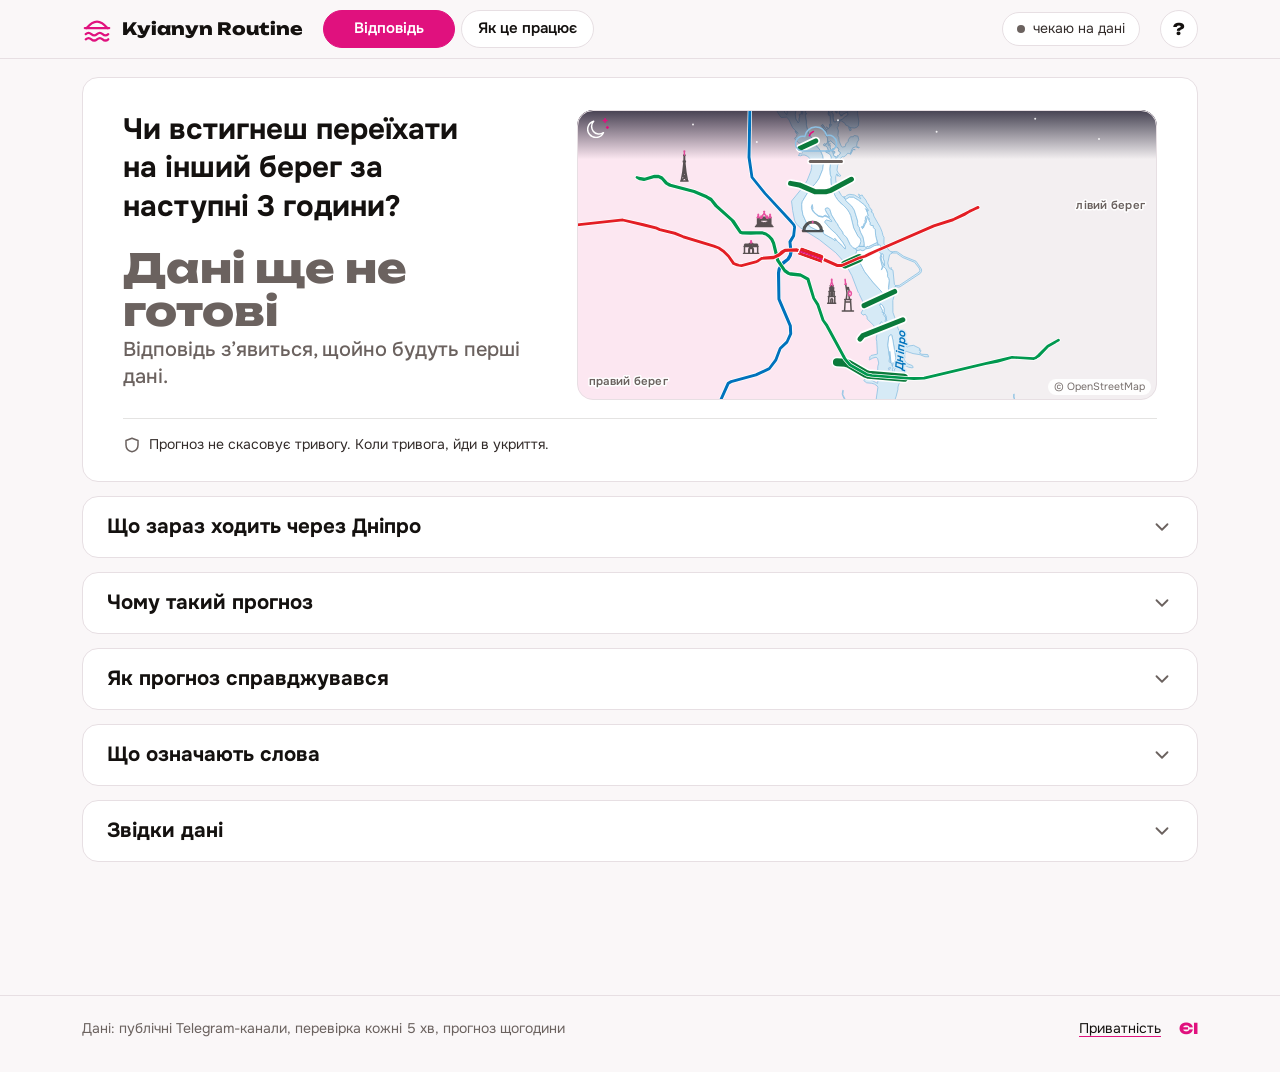
==== commit 2fd9bae7: "Main tab: drop the chips under the probability, show what crosses the Dnipro in three groups (metro," ====
--- a/site/index.html
+++ b/site/index.html
@@ -80,7 +80,6 @@
         <p id="train-hint" class="sr-only" aria-live="polite"></p>
       </div>
       <div class="hero-p" data-part="prob"></div>
-      <div class="hero-chips" data-part="chips"></div>
       <p class="hero-safe"><span class="ico" aria-hidden="true"><svg viewBox="0 0 24 24"><path d="M12 3l8 3v6c0 4.5-3.4 8-8 9-4.6-1-8-4.5-8-9V6z"/></svg></span><span><span class="sent">Прогноз не скасовує тривогу.</span> <span class="sent">Коли тривога, йди в укриття.</span></span></p>
     </section>
 
--- a/site/assets/css/site.css
+++ b/site/assets/css/site.css
@@ -152,7 +152,7 @@
 .note b { color: var(--ink); }
 .tip { position: absolute; left: 12px; right: 12px; z-index: 2; padding: 10px 12px; border-radius: var(--r-small); background: var(--ink); color: var(--card); font-size: 14px; line-height: 1.4; box-shadow: var(--shadow-pink); pointer-events: none; animation: fade 200ms var(--ease) both; }
 
-/* a) The hero, top to bottom on a phone: pills, question, window, answer, line, map, probability, chips, safety line.
+/* a) The hero, top to bottom on a phone: pills, question, window, answer, line, map, probability, safety line.
    The card takes the soft colour of the tier; the answer, the number and the icons its strong colour (contrast of
    the strong colour on its soft one is above 4.4:1). From 1001 px the map moves to the right of the words. */
 
@@ -174,7 +174,7 @@
 .hero[data-tier="high"] { --tone: var(--stop); --tone-soft: var(--stop-soft); }
 
 .hero-pills { display: flex; flex-wrap: wrap; justify-content: center; gap: 6px; margin-bottom: 14px; }
-.hero-pills:empty, .hero-window:empty, .hero-p:empty, .hero-chips:empty { display: none; }
+.hero-pills:empty, .hero-window:empty, .hero-p:empty { display: none; }
 /* The pills are light: white, a thin border and an icon in the colour of what they say, the kind in bold. A long one
    wraps on a phone into a rounded box of two even, centred lines; on one line the same radius makes it a pill. */
 .flag { display: block; max-width: 100%; min-height: 30px; margin: 0; padding: 5px 14px; border: 1px solid var(--line); border-radius: var(--r-card); background: var(--card); color: var(--ink); font-size: 13px; font-weight: 500; line-height: 1.35; text-align: center; text-wrap: balance; animation: rise 300ms var(--ease) both; }
@@ -233,12 +233,7 @@
 .meter-words { display: grid; grid-template-columns: repeat(3, minmax(0, 1fr)); margin-top: 8px; font-size: 13px; line-height: 1.3; color: var(--soft); text-align: center; }
 .meter-words .is-on { color: var(--ink); font-weight: 700; }
 
-.hero-chips { width: 100%; }
-.chips { position: relative; display: flex; flex-wrap: wrap; justify-content: center; gap: 8px; margin-top: 16px; }
-.chip { display: inline-flex; align-items: center; gap: 8px; max-width: 100%; min-height: 36px; padding: 6px 14px 6px 10px; border: 1px solid var(--line); border-radius: var(--r-pill); background: var(--card); color: var(--ink); font-size: 14px; font-weight: 600; line-height: 1.25; text-align: left; cursor: help; }
-.chip:hover { border-color: var(--pink); }
-.chip .ico { width: 18px; height: 18px; color: var(--tone); }
-.chips .tip, .reasons-box .tip { left: 0; right: 0; text-align: left; }
+.reasons-box .tip { left: 0; right: 0; text-align: left; }
 
 .hero-safe { display: flex; align-items: center; justify-content: center; gap: 8px; margin-top: 16px; font-size: 14px; line-height: 1.4; color: var(--body); text-align: left; }
 .hero-safe .ico { width: 18px; height: 18px; color: var(--tone); }
@@ -255,20 +250,25 @@
 .fold[open] > summary .chev { transform: rotate(180deg); }
 .fold-body { padding: 4px 24px 24px; }
 
-/* b) what crosses the Dnipro now */
-
+/* b) what crosses the Dnipro now: the alert state, then three groups (the metro, the city rail ring, the bridges for
+   cars); a row is the name, the status now as an icon and a word in its colour, and the rule during an alert */
+
+.cross-group { margin-top: 16px; }
+.cross-group + .cross-group { padding-top: 14px; border-top: 2px solid var(--line); }
+.cross-h { margin: 0 0 2px; font: 800 13px/1.3 var(--font); letter-spacing: .06em; text-transform: uppercase; color: var(--ink); }
 .cross-list { display: grid; margin: 0; padding: 0; list-style: none; }
-.cross-row { display: grid; grid-template-columns: 22px minmax(0, 1fr); gap: 10px; padding: 12px 0; border-top: 1px solid var(--line); }
-.cross-row:first-child { padding-top: 4px; border-top: 0; }
-.cross-row > .ico { margin-top: 2px; }
-.cross-row.is-open > .ico, .is-open .cross-st { color: var(--go); }
-.cross-row.is-limited > .ico, .is-limited .cross-st { color: var(--risk); }
-.cross-row.is-closed > .ico, .is-closed .cross-st { color: var(--stop); }
-.cross-row.is-unknown > .ico, .is-unknown .cross-st { color: var(--soft); }
+.cross-row { display: grid; align-content: start; gap: 3px; min-width: 0; padding: 12px 0; border-top: 1px solid var(--line); }
+.cross-row:first-child { padding-top: 6px; border-top: 0; }
 .cross-name { display: flex; flex-wrap: wrap; align-items: center; gap: 2px 8px; color: var(--ink); }
 .cross-via { font-size: 14px; color: var(--soft); }
-.cross-note { margin-top: 2px; font-size: 14px; }
-.cross-meta { display: flex; align-items: flex-start; gap: 8px; margin-top: 12px; padding: 12px 14px; border-radius: var(--r-small); background: var(--paper); font-size: 14px; }
+.cross-now { display: flex; align-items: flex-start; gap: 6px; }
+.cross-now .ico { flex: none; width: 18px; height: 18px; margin-top: 3px; }
+.is-open .cross-now .ico, .is-open .cross-st { color: var(--go); }
+.is-limited .cross-now .ico, .is-limited .cross-st { color: var(--risk); }
+.is-closed .cross-now .ico, .is-closed .cross-st { color: var(--stop); }
+.is-unknown .cross-now .ico, .is-unknown .cross-st { color: var(--soft); }
+.cross-rule { font-size: 14px; color: var(--soft); }
+.cross-meta { display: flex; align-items: flex-start; gap: 8px; padding: 12px 14px; border-radius: var(--r-small); background: var(--paper); font-size: 14px; }
 .cross-meta .ico { width: 18px; height: 18px; margin-top: 1px; color: var(--night); }
 .srcs { margin-top: 12px; }
 .srcs summary { display: inline-flex; align-items: center; min-height: 32px; padding: 0 14px; border: 1px solid var(--line); border-radius: var(--r-pill); color: var(--ink); font-size: 14px; font-weight: 600; cursor: pointer; list-style: none; }
@@ -310,6 +310,7 @@
 .reason-fill.up { background: var(--stop); transform-origin: left center; }
 .reason-fill.down { background: var(--go); transform-origin: right center; }
 .reason-w { font: 700 15px/1 var(--font-display); color: var(--ink); text-align: right; }
+.reason-past { margin-top: 14px; color: var(--ink); }
 
 /* d) the words */
 
@@ -343,10 +344,13 @@
 .chan { display: grid; gap: 2px; min-width: 0; padding: 10px 14px; border: 1px solid var(--line); border-radius: var(--r-card); }
 .chan-name { overflow: hidden; color: var(--ink); font-weight: 700; text-overflow: ellipsis; white-space: nowrap; }
 .chan-ago, .chan-n { font-size: 14px; color: var(--soft); }
-.chan.is-old { background: var(--paper); }
-#sources .chans { grid-template-columns: repeat(auto-fill, minmax(min(210px, 100%), 1fr)); gap: 6px; }
-#sources .chan { display: flex; justify-content: space-between; gap: 8px; padding: 8px 12px; font-size: 14px; }
-#sources .chan-ago { flex: none; }
+.chan.is-quiet { background: var(--paper); }
+#sources .chans-note { margin: -4px 0 10px; font-size: 14px; color: var(--body); }
+#sources .chans { grid-template-columns: repeat(auto-fill, minmax(min(250px, 100%), 1fr)); gap: 6px; }
+#sources .chan { padding: 8px 12px; font-size: 14px; }
+.chan-top { display: flex; align-items: baseline; justify-content: space-between; gap: 8px; min-width: 0; }
+.chan-quiet { flex: none; font-size: 13px; font-weight: 600; color: var(--soft); }
+.chan.is-quiet .chan-name { color: var(--soft); }
 .safety { display: flex; align-items: center; gap: 10px; margin-top: 14px; padding: 12px 16px; border-radius: var(--r-card); background: var(--ink); color: var(--card); font-weight: 600; }
 .safety .ico { color: var(--pink); }
 
@@ -463,7 +467,7 @@
   .block.hero {
     display: grid;
     grid-template-columns: minmax(0, 1fr) minmax(0, 580px);
-    grid-template-areas: "pills pills" "q map" "win map" "ans map" "line map" "prob map" "chips chips" "safe safe";
+    grid-template-areas: "pills pills" "q map" "win map" "ans map" "line map" "prob map" "safe safe";
     align-items: start;
     justify-items: start;
     column-gap: 48px;
@@ -479,11 +483,9 @@
   .hero-map { grid-area: map; align-self: center; margin-top: 0; }
   .hero-p { grid-area: prob; margin-top: 24px; }
   .p-row { justify-content: flex-start; }
-  .hero-chips { grid-area: chips; }
-  .chips { justify-content: flex-start; margin-top: 22px; }
   .hero-safe { grid-area: safe; justify-content: flex-start; width: 100%; margin-top: 18px; padding-top: 16px; border-top: 1px solid color-mix(in srgb, var(--tone) 18%, var(--tone-soft)); }
   .cross-list { grid-template-columns: repeat(2, minmax(0, 1fr)); column-gap: 36px; }
-  .cross-row:nth-child(2) { padding-top: 4px; border-top: 0; }
+  .cross-row:nth-child(2) { padding-top: 6px; border-top: 0; }
 }
 
 /* Narrower screens: the tabs go under the name; phone: name and keys, then tabs and the live chip */
@@ -513,7 +515,6 @@
   .hero:has(.flag + .flag + .flag) .hero-p { margin-top: 14px; }
   .hero-p { margin-top: 18px; }
   .p-label { font-size: 14px; }
-  .chip { font-size: 13px; }
   .fold > summary { min-height: 56px; padding: 12px 16px; }
   .fold-body { padding: 0 16px 18px; }
   .keys div { grid-template-columns: 104px minmax(0, 1fr); }
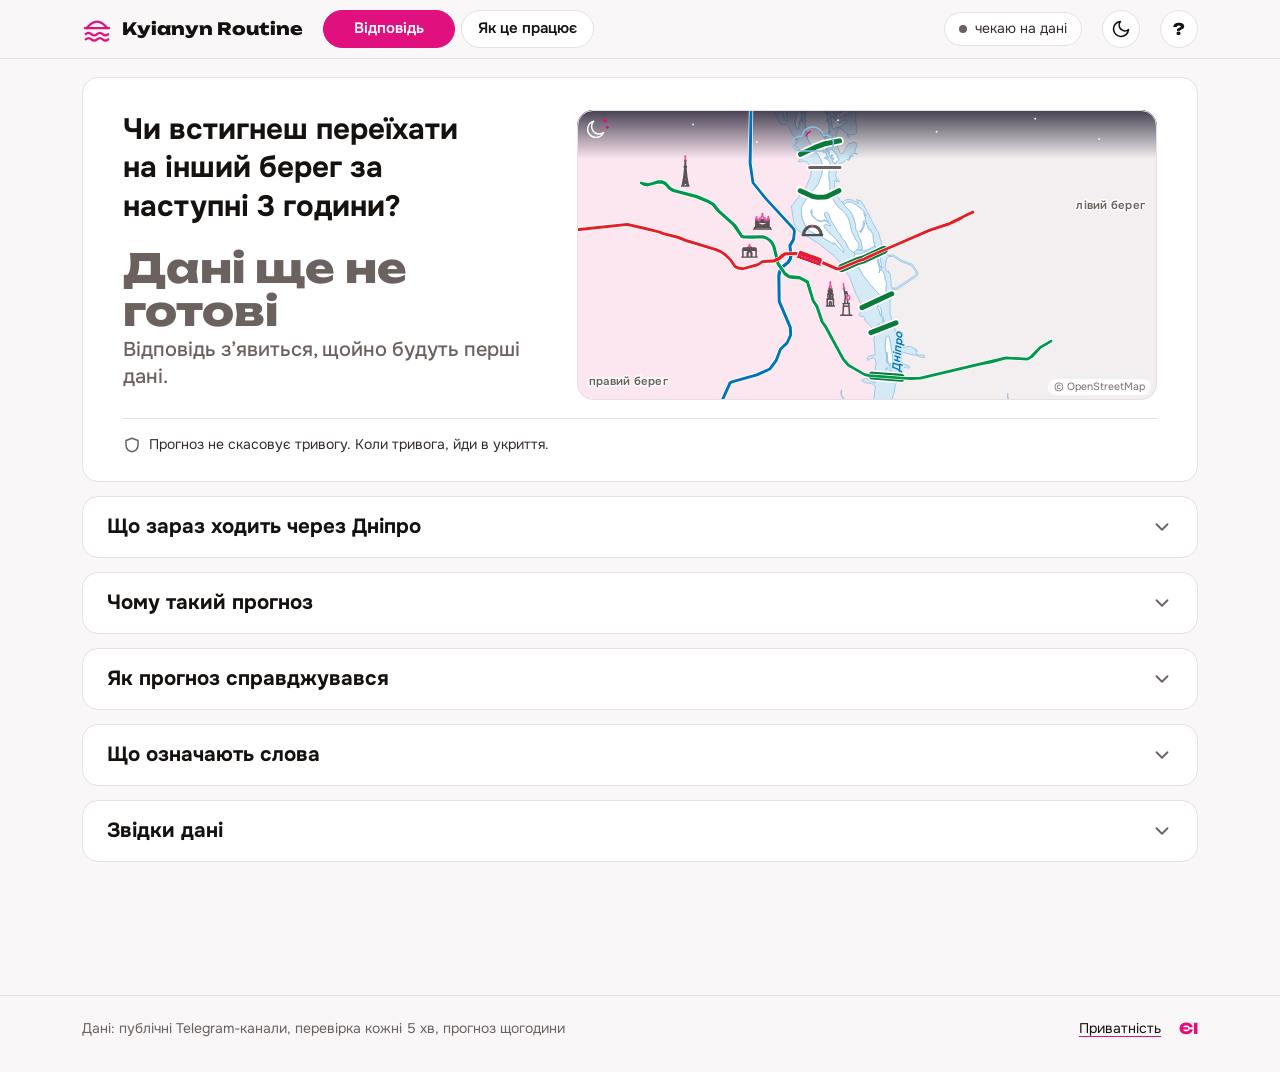
==== commit e08ad1dd: "Site: a light and a dark theme with a moon and sun toggle next to «?» and the key D, the system them" ====
--- a/site/index.html
+++ b/site/index.html
@@ -3,6 +3,11 @@
 <head>
 <meta charset="utf-8">
 <meta name="viewport" content="width=device-width, initial-scale=1">
+<!-- The browser bar takes --paper of tokens.css in each theme -->
+<meta name="theme-color" content="#FAF7F8" media="(prefers-color-scheme: light)">
+<meta name="theme-color" content="#141012" media="(prefers-color-scheme: dark)">
+<!-- The theme before the first paint: the one the toggle stored (app.js), else the system preference; the browser bar takes the colour of that theme -->
+<script>(function () { var t; try { t = localStorage.getItem('theme') } catch (e) {} if (t !== 'dark' && t !== 'light') t = matchMedia('(prefers-color-scheme: dark)').matches ? 'dark' : 'light'; document.documentElement.dataset.theme = t; document.querySelectorAll('meta[name="theme-color"]').forEach(function (m) { m.media = m.media.indexOf(t) < 0 ? 'not all' : 'all' }) })()</script>
 <title>Kyianyn Routine: чи встигнеш переїхати на інший берег за 3 години?</title>
 <meta name="description" content="Чи встигнеш переїхати на інший берег Дніпра в Києві за наступні 3 години: відповідь «Так», «Ризиковано» або «Ні», ймовірність атаки дронів або ракет на Київ і що зараз ходить через Дніпро. Оновлюється щогодини.">
 <meta property="og:type" content="website">
@@ -36,6 +41,7 @@
       <span class="ico" aria-hidden="true"><svg viewBox="0 0 24 24"><path d="M12 4l9 16H3z"/><path d="M12 10v4M12 17v.1"/></svg></span>
       <span class="live-text"><span id="live-word" class="live-word">оновлено </span><span id="live-ago">завантажую</span></span>
     </button>
+    <button id="theme" class="theme-btn" type="button" aria-pressed="false" aria-label="Увімкнути темну тему"><span class="ico theme-moon" aria-hidden="true"><svg viewBox="0 0 24 24"><path d="M21 12.8A9 9 0 1 1 11.2 3a7 7 0 0 0 9.8 9.8z"/></svg></span><span class="ico theme-sun" aria-hidden="true"><svg viewBox="0 0 24 24"><circle cx="12" cy="12" r="4"/><path d="M12 2.5v2M12 19.5v2M2.5 12h2M19.5 12h2M5.3 5.3l1.4 1.4M17.3 17.3l1.4 1.4M5.3 18.7l1.4-1.4M17.3 6.7l1.4-1.4"/></svg></span></button>
     <button id="help-open" class="help-btn" type="button" aria-haspopup="dialog" aria-label="Гарячі клавіші">?</button>
   </div>
 </header>
@@ -148,6 +154,7 @@
       <div><dt><kbd>Пробіл</kbd></dt><dd>«Автопрогравання» в «Як це працює»: увімкнути або вимкнути</dd></div>
       <div><dt><kbd>T</kbd></dt><dd>потяг через Дніпро</dd></div>
       <div><dt><kbd>R</kbd></dt><dd>перевірити свіжі дані</dd></div>
+      <div><dt><kbd>D</kbd></dt><dd>світла або темна тема</dd></div>
       <div><dt><kbd>?</kbd></dt><dd>ця підказка</dd></div>
       <div><dt><kbd>Esc</kbd></dt><dd>закрити підказку</dd></div>
       <div><dt><kbd>Tab</kbd></dt><dd>наступна кнопка чи посилання, з Shift назад</dd></div>
--- a/site/assets/css/tokens.css
+++ b/site/assets/css/tokens.css
@@ -1,7 +1,9 @@
 /* Taken from mindset.mylovanov.media and ba26.mylovanov.media */
 @import url('https://fonts.googleapis.com/css2?family=Onest:wght@400;500;600;700;800&family=Unbounded:wght@700;800&display=swap');
 
+/* The light theme. The dark one below gives the same names other values, so no other file changes with the theme. */
 :root {
+  color-scheme: light;
   --pink: #E0117E;
   --pink-soft: #FCE7F1;
   --ink: #14110F;
@@ -24,10 +26,15 @@
   --m1: #E31E24;
   --m2: #0072BC;
   --m3: #00984F;
-  /* The map: the Dnipro and the night sky. */
+  /* The map: the Dnipro and its name on the water (--water-ink), the night sky with its moon and stars (--star).
+     The night as an icon or a border, as on the curfew pill: --night-ink. The veil behind the help dialog: --scrim. */
   --water: #D6EAF6;
   --water-line: #8CC0E3;
+  --water-ink: #0072BC;
   --night: #1E1B2E;
+  --night-ink: #1E1B2E;
+  --star: #FFFFFF;
+  --scrim: #14110F;
 
   --font: 'Onest', system-ui, -apple-system, 'Segoe UI', Roboto, sans-serif;
   --font-display: 'Unbounded', sans-serif;
@@ -40,3 +47,37 @@
   --focus-ring: 0 0 0 4px rgba(224, 17, 126, .28);
   --ease: cubic-bezier(.22, .75, .28, 1);
 }
+
+/* The dark theme: <html data-theme="dark">, set before the first paint by the script in <head> of index.html and
+   privacy.html (the choice the toggle in the header stored, else the system preference). The metro colours stay
+   official; body, ink and soft text keep 4.5:1 or more on --paper and on --card, as in the light theme. */
+:root[data-theme="dark"] {
+  color-scheme: dark;
+  --pink: #FF62AC;
+  --pink-soft: #3E1B2D;
+  --ink: #F5EFF2;
+  --body: #DDD3D7;
+  --soft: #ACA0A5;
+  --line: #3B3337;
+  --paper: #141012;
+  --card: #1F1A1C;
+
+  --go: #4FD58A;
+  --go-soft: #11291C;
+  --risk: #F2B24A;
+  --risk-fill: #F59E0B;
+  --risk-soft: #33260E;
+  --stop: #FF7B73;
+  --stop-soft: #3B1816;
+
+  --water: #16344C;
+  --water-line: #4884B3;
+  --water-ink: #8DCBF5;
+  --night: #0C0A1A;
+  --night-ink: #B8AEF6;
+  --star: #F5EFF2;
+  --scrim: #000000;
+
+  --shadow-pink: 0 2px 12px rgba(255, 98, 172, .35);
+  --focus-ring: 0 0 0 4px rgba(255, 98, 172, .45);
+}
--- a/site/assets/css/site.css
+++ b/site/assets/css/site.css
@@ -31,14 +31,14 @@
 .ico svg { width: 100%; height: 100%; fill: none; stroke: currentColor; stroke-width: 2; stroke-linecap: round; stroke-linejoin: round; }
 .sr-only { position: absolute; width: 1px; height: 1px; margin: -1px; padding: 0; overflow: hidden; clip: rect(0 0 0 0); white-space: nowrap; border: 0; }
 
-/* Header: the bridge mark and the short name, the two tabs, the live chip, the keys button */
+/* Header: the bridge mark and the short name, the two tabs, the live chip, the theme toggle, the keys button */
 
 .top { position: sticky; top: 0; z-index: 10; background: var(--paper); border-bottom: 1px solid var(--line); }
 
 .top-in {
   display: grid;
-  grid-template-columns: auto auto minmax(0, 1fr) auto;
-  grid-template-areas: "logo tabs live help";
+  grid-template-columns: auto auto minmax(0, 1fr) auto auto;
+  grid-template-areas: "logo tabs live theme help";
   align-items: center;
   gap: 10px 20px;
   padding-top: 10px;
@@ -110,8 +110,7 @@
 .live.is-stale .live-dot { display: none; }
 .live.is-stale .ico { display: inline-flex; }
 
-.help-btn {
-  grid-area: help;
+.help-btn, .theme-btn {
   display: grid;
   place-items: center;
   width: 38px;
@@ -124,7 +123,15 @@
   font: 800 16px/1 var(--font-display);
   cursor: pointer;
 }
-.help-btn:hover { border-color: var(--pink); color: var(--pink); }
+.help-btn { grid-area: help; }
+.help-btn:hover, .theme-btn:hover { border-color: var(--pink); color: var(--pink); }
+/* The theme toggle shows the theme a click turns on: a moon in the light theme, a sun in the dark one (app.js).
+   On a touch screen it takes taps in 44 px around its circle. */
+.theme-btn { position: relative; grid-area: theme; }
+:root[data-theme="dark"] .theme-moon, :root:not([data-theme="dark"]) .theme-sun { display: none; }
+@media (pointer: coarse) {
+  .theme-btn::after { content: ""; position: absolute; inset: -5px; border-radius: var(--r-pill); }
+}
 
 /* Blocks (tab 1, the charts, some scenes of the deck). One radius (--r-card) and one gap between them. */
 
@@ -175,8 +182,9 @@
 
 .hero-pills { display: flex; flex-wrap: wrap; justify-content: center; gap: 6px; margin-bottom: 14px; }
 .hero-pills:empty, .hero-window:empty, .hero-p:empty { display: none; }
-/* The pills are light: white, a thin border and an icon in the colour of what they say, the kind in bold. A long one
-   wraps on a phone into a rounded box of two even, centred lines; on one line the same radius makes it a pill. */
+/* The pills are quiet: the card colour, a thin border and an icon in the colour of what they say, the kind in bold.
+   A long one wraps on a phone into a rounded box of two even, centred lines; on one line the same radius makes it a
+   pill. */
 .flag { display: block; max-width: 100%; min-height: 30px; margin: 0; padding: 5px 14px; border: 1px solid var(--line); border-radius: var(--r-card); background: var(--card); color: var(--ink); font-size: 13px; font-weight: 500; line-height: 1.35; text-align: center; text-wrap: balance; animation: rise 300ms var(--ease) both; }
 .flag b { font-weight: 700; }
 .flag .ico { width: 16px; height: 16px; margin-right: 6px; vertical-align: -3px; }
@@ -184,8 +192,8 @@
 .flag-red .ico { color: var(--stop); }
 .flag-yellow, .flag-stale { border-color: var(--risk-fill); }
 .flag-yellow .ico, .flag-stale .ico { color: var(--risk); }
-.flag-night { border-color: var(--night); font-weight: 600; }
-.flag-night .ico { color: var(--night); }
+.flag-night { border-color: var(--night-ink); font-weight: 600; }
+.flag-night .ico { color: var(--night-ink); }
 
 .hero-q { max-width: 26ch; font: 700 clamp(20px, 2.3vw, 30px)/1.3 var(--font); color: var(--ink); text-wrap: balance; }
 .hero-window { margin-top: 4px; font-size: 14px; color: var(--soft); }
@@ -211,7 +219,7 @@
 .hero-map .train[data-m1="unknown"] .arch { stroke: var(--soft); }
 .hero-map .train-svg .train-car rect { fill: var(--m1); }
 .hero-map .train-svg text { fill: var(--soft); }
-.hero-map .train-svg .river-name { fill: var(--m2); }
+.hero-map .train-svg .river-name { fill: var(--water-ink); }
 
 /* The probability: the number, its label and the scale in three equal parts with the thresholds at the borders */
 .hero-p { width: 100%; max-width: 480px; margin-top: 20px; }
@@ -238,7 +246,7 @@
 .hero-safe { display: flex; align-items: center; justify-content: center; gap: 8px; margin-top: 16px; font-size: 14px; line-height: 1.4; color: var(--body); text-align: left; }
 .hero-safe .ico { width: 18px; height: 18px; color: var(--tone); }
 
-/* Folded blocks: quiet white cards; the whole summary row (heading and chevron) opens and closes them. */
+/* Folded blocks: quiet cards; the whole summary row (heading and chevron) opens and closes them. */
 
 .block.fold-block { padding: 0; }
 .fold > summary { display: flex; align-items: center; justify-content: space-between; gap: 12px; min-height: 60px; padding: 14px 24px; border-radius: var(--r-card); cursor: pointer; list-style: none; }
@@ -269,7 +277,7 @@
 .is-unknown .cross-now .ico, .is-unknown .cross-st { color: var(--soft); }
 .cross-rule { font-size: 14px; color: var(--soft); }
 .cross-meta { display: flex; align-items: flex-start; gap: 8px; padding: 12px 14px; border-radius: var(--r-small); background: var(--paper); font-size: 14px; }
-.cross-meta .ico { width: 18px; height: 18px; margin-top: 1px; color: var(--night); }
+.cross-meta .ico { width: 18px; height: 18px; margin-top: 1px; color: var(--night-ink); }
 .srcs { margin-top: 12px; }
 .srcs summary { display: inline-flex; align-items: center; min-height: 32px; padding: 0 14px; border: 1px solid var(--line); border-radius: var(--r-pill); color: var(--ink); font-size: 14px; font-weight: 600; cursor: pointer; list-style: none; }
 .srcs summary::-webkit-details-marker { display: none; }
@@ -437,7 +445,7 @@
 
 .help { width: min(520px, calc(100vw - 32px)); max-height: calc(100vh - 32px); padding: 0; border: 0; border-radius: var(--r-card); background: var(--card); color: var(--body); box-shadow: var(--shadow-pink); }
 .help[open] { animation: rise 260ms var(--ease) both; }
-.help::backdrop { background: var(--ink); opacity: .45; }
+.help::backdrop { background: var(--scrim); opacity: .45; }
 .help-in { padding: 24px; }
 .help h2 { margin-bottom: 14px; font: 700 22px/1.2 var(--font-display); color: var(--ink); }
 .keys { display: grid; gap: 8px; margin-bottom: 20px; }
@@ -488,21 +496,21 @@
   .cross-row:nth-child(2) { padding-top: 6px; border-top: 0; }
 }
 
-/* Narrower screens: the tabs go under the name; phone: name and keys, then tabs and the live chip */
+/* Narrower screens: the tabs go under the name; phone: name, theme and keys, then tabs and the live chip */
 
 @media (max-width: 1000px) {
-  .top-in { grid-template-columns: minmax(0, 1fr) auto auto; grid-template-areas: "logo live help" "tabs tabs tabs"; }
+  .top-in { grid-template-columns: minmax(0, 1fr) auto auto auto; grid-template-areas: "logo live theme help" "tabs tabs tabs tabs"; }
 }
 
 @media (max-width: 760px) {
   .wrap { padding-left: 16px; padding-right: 16px; }
-  .top-in { grid-template-columns: auto minmax(0, 1fr) auto; grid-template-areas: "logo logo help" "tabs live live"; gap: 8px; padding-top: 8px; padding-bottom: 8px; }
+  .top-in { grid-template-columns: auto minmax(0, 1fr) auto auto; grid-template-areas: "logo logo theme help" "tabs live live live"; gap: 8px; padding-top: 8px; padding-bottom: 8px; }
   .logo { gap: 8px; font-size: 15px; }
   .logo svg { width: 26px; height: 26px; }
   .tab { min-height: 36px; padding: 0 12px; font-size: 14px; }
   .live { min-height: 34px; gap: 6px; padding: 0 10px; font-size: 13px; }
   .live-word, .live-date { display: none; }
-  .help-btn { width: 36px; height: 36px; }
+  .help-btn, .theme-btn { width: 36px; height: 36px; }
   .tab-main { gap: 12px; padding-top: 12px; }
   .block { padding: 22px 16px; scroll-margin-top: 112px; }
   .block.hero { padding: 18px 16px 18px; }
@@ -520,6 +528,21 @@
   .keys div { grid-template-columns: 104px minmax(0, 1fr); }
 }
 
+@media (max-width: 340px) {
+  /* The narrowest phones: the tabs and the live chip sit closer, so the second row of the header still fits */
+  .top-in { column-gap: 6px; }
+  .tabs { gap: 4px; }
+  .tab { padding: 0 9px; font-size: 13px; }
+  .live { gap: 4px; padding: 0 8px; }
+}
+
+@media (max-width: 319px) {
+  /* Under 320 px (a folded phone, 280 px) the tabs and the live chip no longer fit one row: the logo keeps only its
+     picture (the link keeps its name for screen readers), the live chip moves up to it and the tabs get row two */
+  .top-in { grid-template-areas: "logo live theme help" "tabs tabs tabs tabs"; }
+  .logo-name { display: none; }
+}
+
 @keyframes rise { from { opacity: 0; transform: translateY(8px); } }
 @keyframes lift { from { transform: translateY(10px); } }
 @keyframes pop { from { opacity: 0; transform: scale(.6); } }
--- a/site/assets/css/charts.css
+++ b/site/assets/css/charts.css
@@ -85,8 +85,8 @@
 .ch-testbar { fill: var(--pink); }
 .ch-gridbg { fill: var(--paper); }
 .ch-seqbar { stroke: var(--line); stroke-width: 1; }
-.ch-mark-dark { fill: var(--card); }
-.ch-mark-light { fill: var(--ink); }
+.ch-mark-card { fill: var(--card); }
+.ch-mark-ink { fill: var(--ink); }
 .ch-focus { fill: none; stroke: var(--ink); stroke-width: 2; pointer-events: none; }
 
 .ch-tip {
--- a/site/assets/css/hero.css
+++ b/site/assets/css/hero.css
@@ -22,8 +22,8 @@
 .is-night .hm-sky-a { stop-color: var(--night); stop-opacity: .82; }
 .is-night .hm-sky-b { stop-color: var(--night); stop-opacity: 0; }
 .hm-sun { color: var(--risk-fill); }
-.hm-moon { color: var(--card); }
-.hm-star { fill: var(--card); opacity: .85; }
+.hm-moon { color: var(--star); }
+.hm-star { fill: var(--star); opacity: .85; }
 .hm-base:not(.is-night) .hm-moon, .hm-base.is-night .hm-sun { display: none; }
 
 /* Bridges in the status colour of the road traffic on them now */
@@ -55,7 +55,7 @@
 .hm-mark:hover { opacity: 1; }
 .hm-mark-hit { fill: transparent; }
 .hm-label { font-family: var(--font); font-weight: 600; letter-spacing: .02em; fill: var(--soft); paint-order: stroke; stroke: var(--card); stroke-width: 3px; stroke-linejoin: round; pointer-events: none; }
-.hm-river { font-style: italic; letter-spacing: .02em; fill: var(--m2); stroke: var(--water); pointer-events: auto; cursor: pointer; }
+.hm-river { font-style: italic; letter-spacing: .02em; fill: var(--water-ink); stroke: var(--water); pointer-events: auto; cursor: pointer; }
 
 /* What flies, the train and the easter eggs */
 .hm-drone { color: var(--ink); pointer-events: auto; cursor: pointer; }
